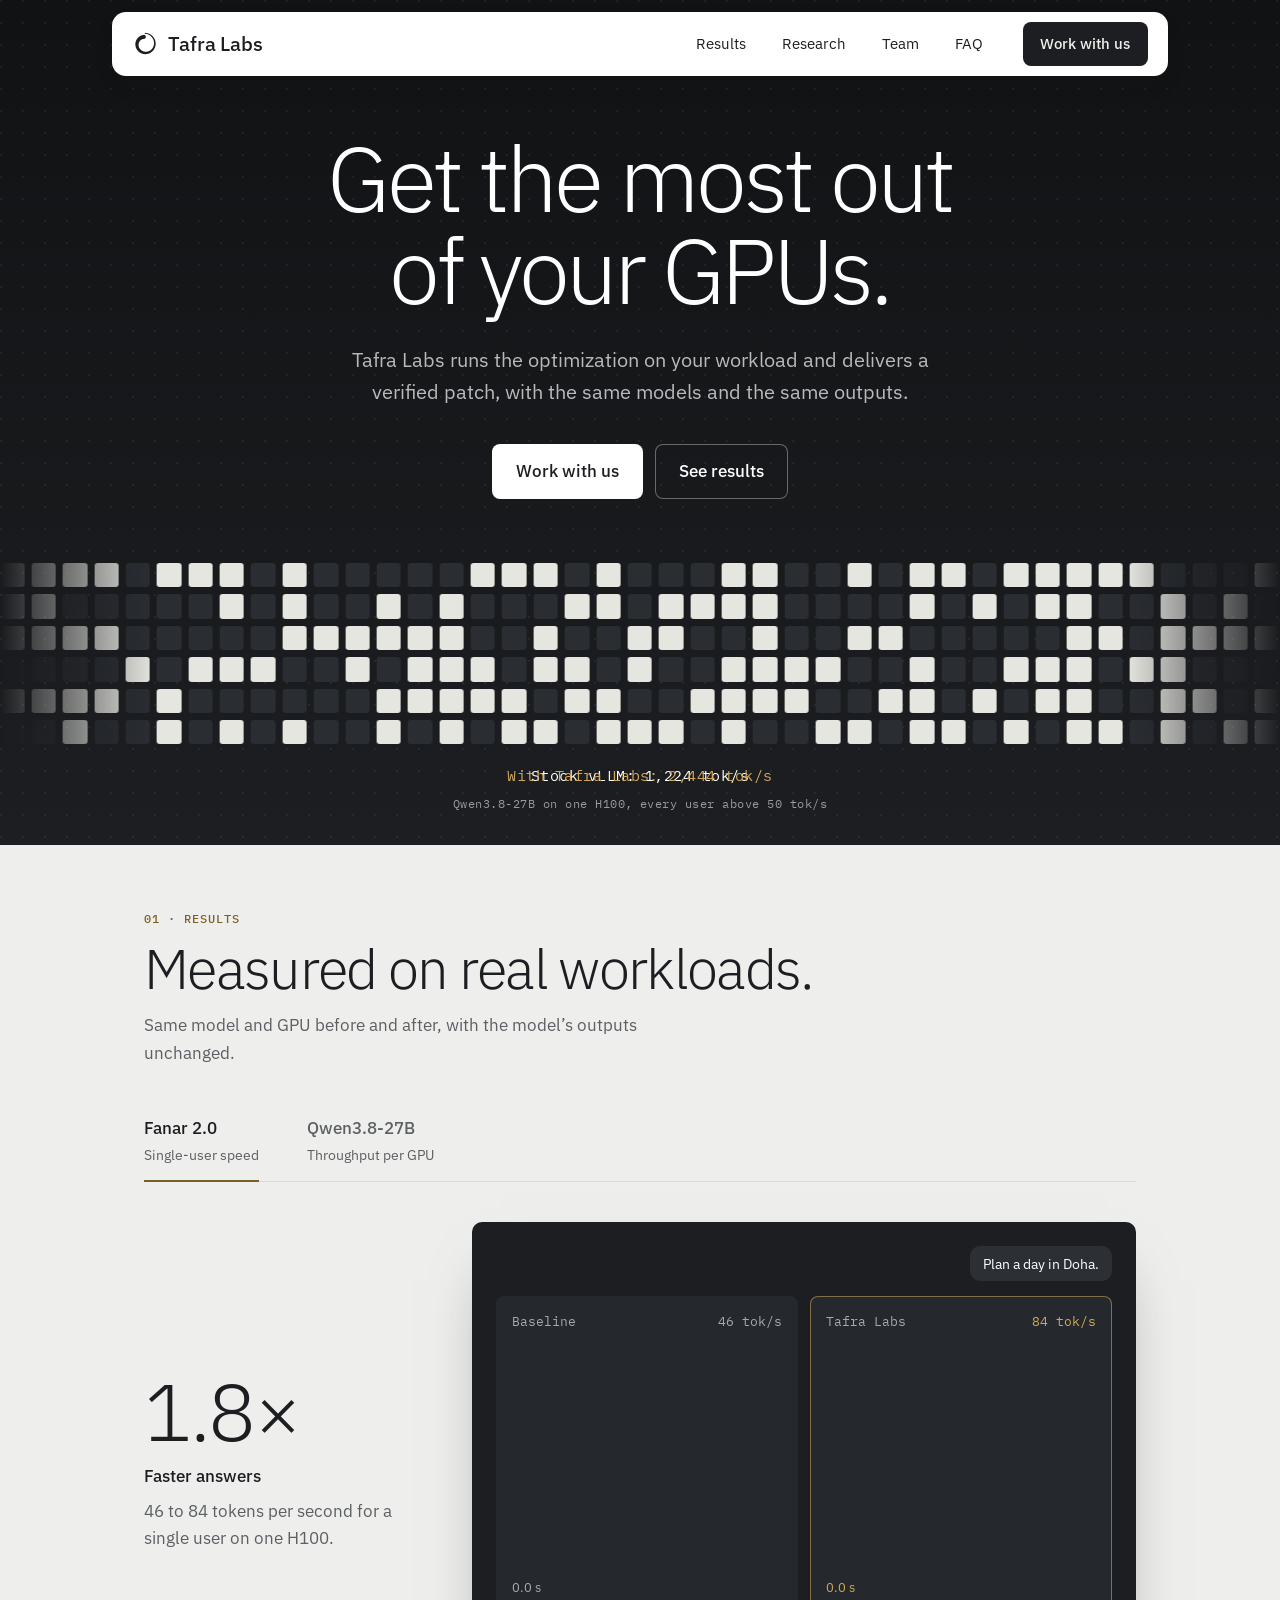
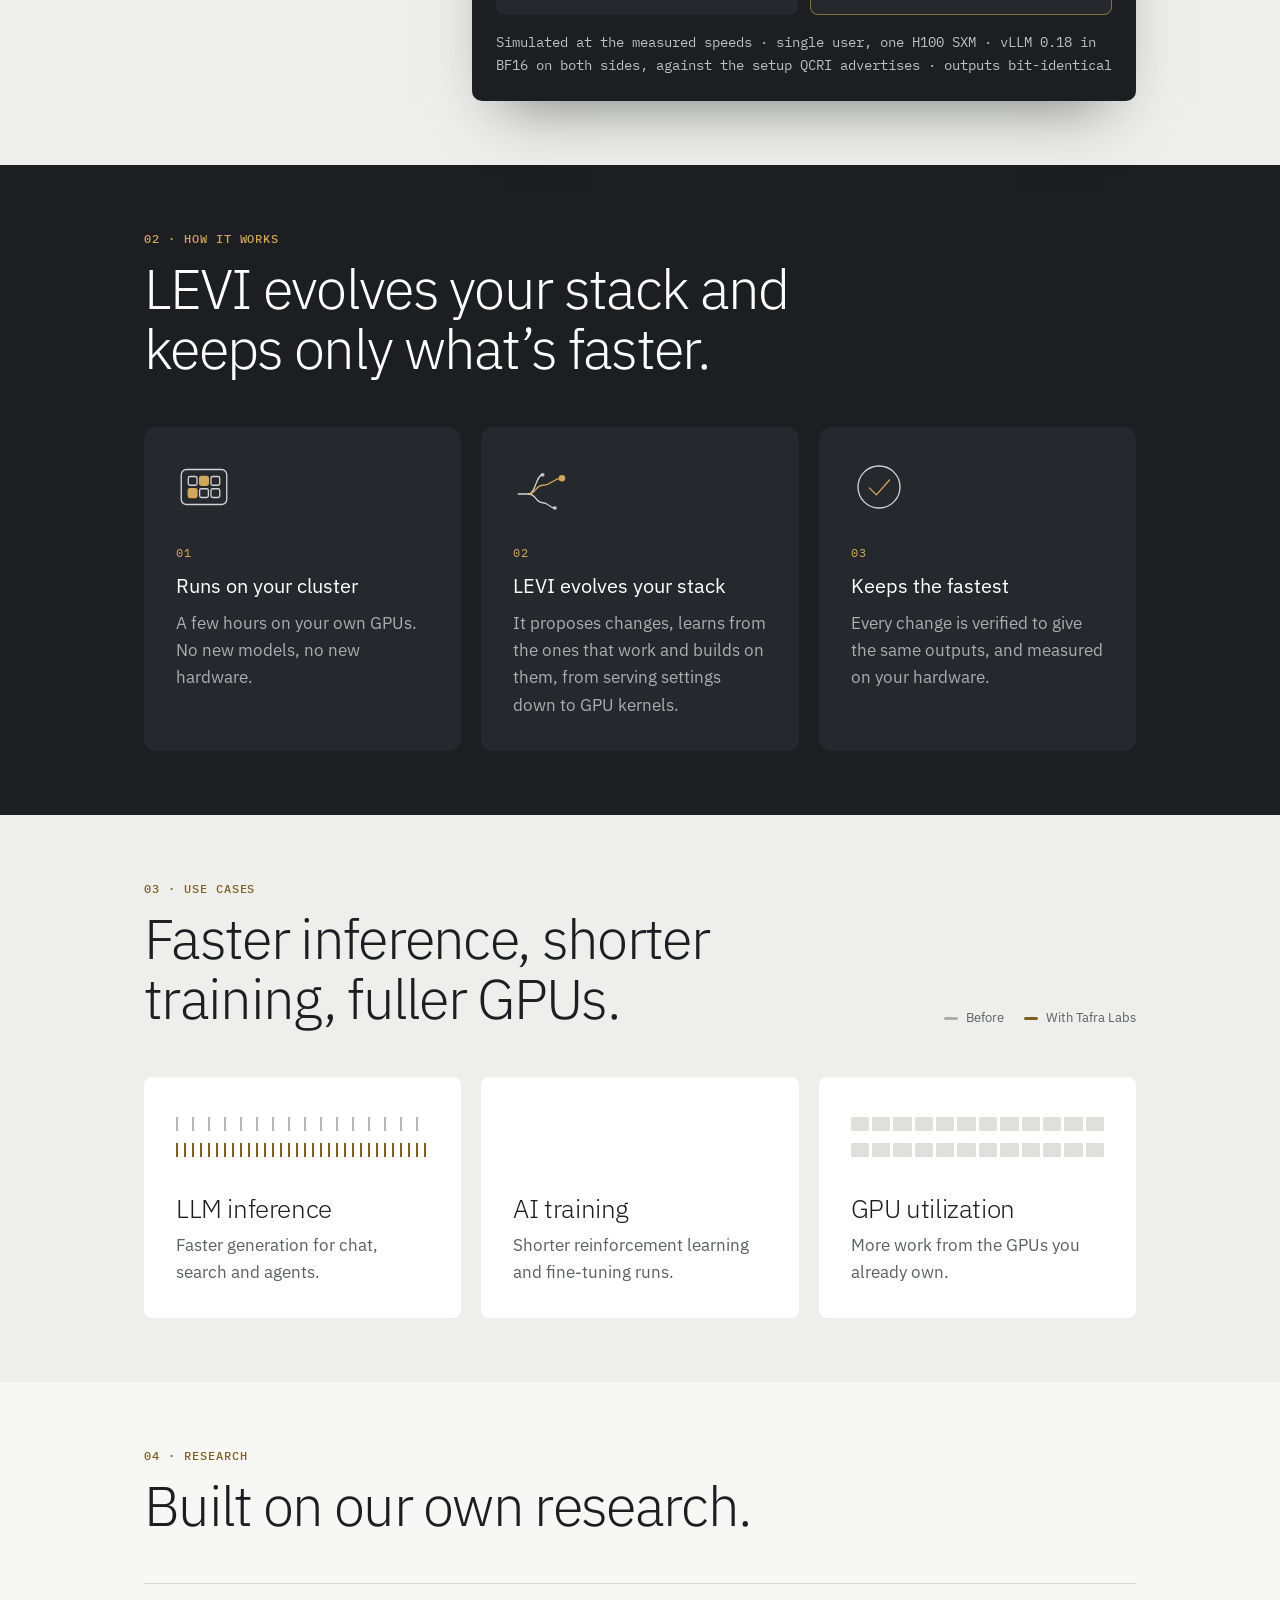
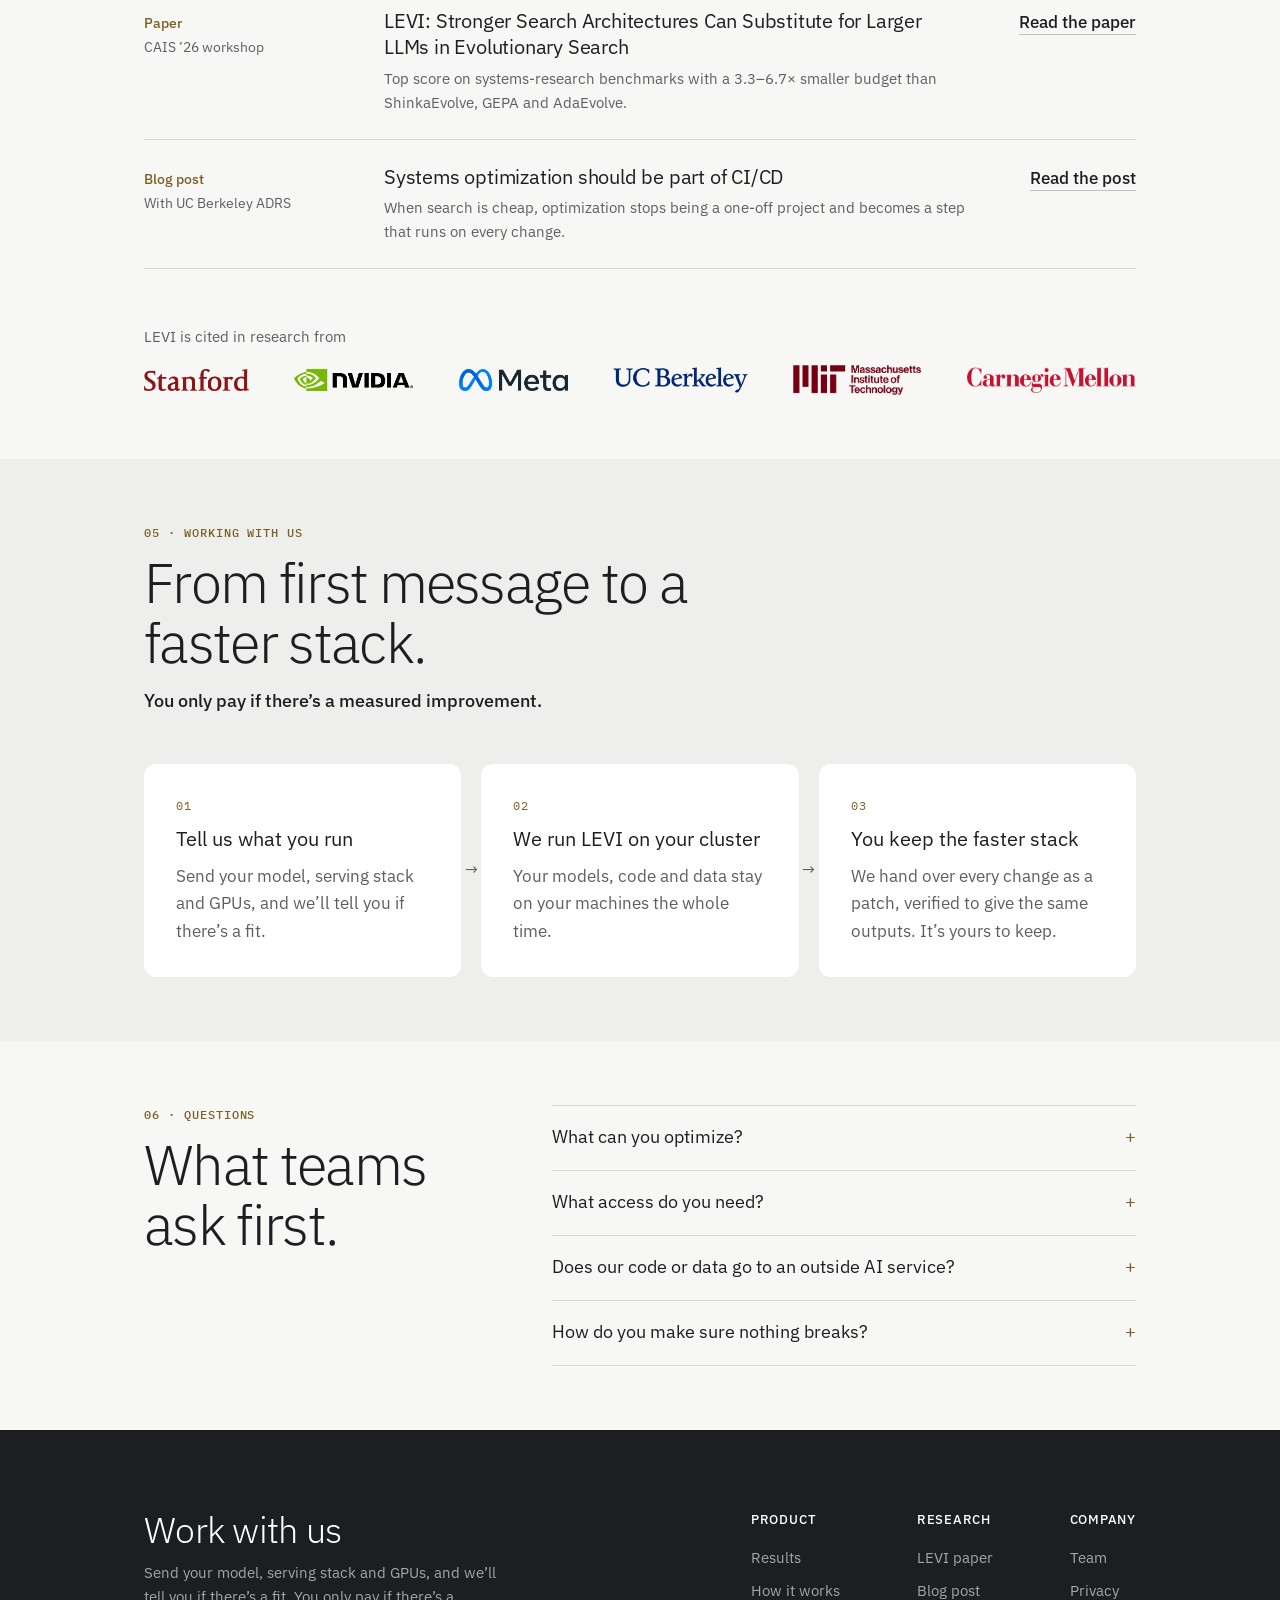
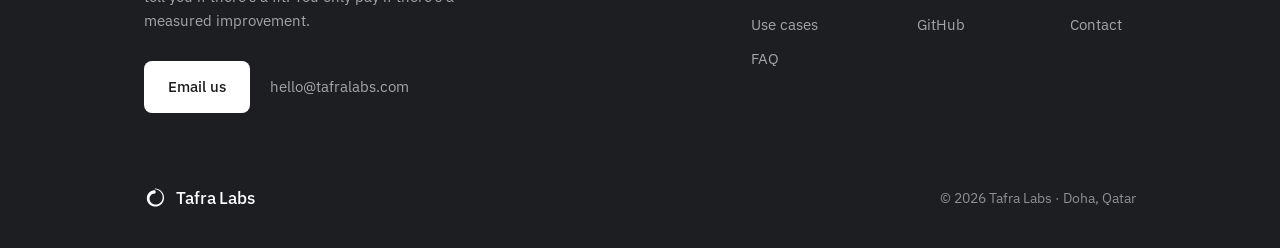
==== index.html @ b06e5675 "Proof first: Results after the hero, as one tabbed widget - Hero text is the engagement in one sente" ====
<!doctype html>
<html lang="en">
<head>
  <meta charset="utf-8">
  <meta name="viewport" content="width=device-width, initial-scale=1">
  <title>Tafra Labs &ndash; Get the most out of your GPUs</title>
  <meta name="description" content="Tafra Labs makes AI inference and training run faster on the GPUs you already own, with the same models and the same outputs.">
  <meta name="theme-color" content="#eeefec">
  <script>document.documentElement.classList.add('js');</script>

  <!-- Link previews (LinkedIn, Slack, WhatsApp, X) need absolute URLs:
       update these four if the site moves to its own domain. -->
  <link rel="canonical" href="https://aichemy-qatar.github.io/">
  <meta property="og:url" content="https://aichemy-qatar.github.io/">
  <meta property="og:image" content="https://aichemy-qatar.github.io/assets/og.png">
  <meta property="og:type" content="website">
  <meta property="og:site_name" content="Tafra Labs">
  <meta property="og:title" content="Tafra Labs &ndash; Get the most out of your GPUs">
  <meta property="og:description" content="Tafra Labs makes AI inference and training run faster on the GPUs you already own, with the same models and the same outputs.">
  <meta property="og:image:width" content="1200">
  <meta property="og:image:height" content="630">
  <meta property="og:image:alt" content="Tafra Labs: Get the most out of your GPUs.">
  <meta name="twitter:card" content="summary_large_image">
  <script type="application/ld+json">
    {
      "@context": "https://schema.org",
      "@type": "Organization",
      "name": "Tafra Labs",
      "url": "https://aichemy-qatar.github.io/",
      "logo": "https://aichemy-qatar.github.io/apple-touch-icon.png",
      "email": "hello@tafralabs.com",
      "address": { "@type": "PostalAddress", "addressLocality": "Doha", "addressCountry": "QA" }
    }
  </script>

  <link rel="icon" href="favicon.ico" sizes="32x32">
  <link rel="icon" href="assets/logo.svg" type="image/svg+xml">
  <link rel="apple-touch-icon" href="apple-touch-icon.png">
  <link rel="preconnect" href="https://fonts.googleapis.com">
  <link rel="preconnect" href="https://fonts.gstatic.com" crossorigin>
  <link href="https://fonts.googleapis.com/css2?family=IBM+Plex+Mono:wght@400;500&family=IBM+Plex+Sans:wght@300;400;500&display=swap" rel="stylesheet">
  <link rel="stylesheet" href="style.css?v=20261026.18">
</head>
<body class="home">

  <header class="site-header">
    <div class="nav wrap">
      <a href="#top" class="wordmark"><span class="mark" aria-hidden="true"></span>Tafra Labs</a>
      <nav class="nav-links" id="nav-links" aria-label="Main">
        <a href="#results">Results</a>
        <a href="/research/">Research</a>
        <a href="/team/">Team</a>
        <a href="#faq">FAQ</a>
      </nav>
      <a class="nav-cta" href="#contact">Work with us</a>
      <button class="menu-toggle" type="button" aria-expanded="false" aria-controls="nav-links" aria-label="Menu"><span></span><span></span></button>
    </div>
  </header>

  <main>

    <section class="hero-x">
      <div class="wrap hero-x-copy">
        <h1>Get the most out of your GPUs.</h1>
        <p class="lede">Tafra Labs runs the optimization on your workload and delivers a verified patch, with the same models and the same outputs.</p>
        <div class="actions">
          <a class="button" href="#contact">Work with us</a>
          <a class="button ghost" href="#results">See results</a>
        </div>
      </div>
      <figure class="fleet" aria-label="A GPU cluster with half its capacity idle, then nearly full with Tafra Labs">
        <div class="fleet-grid" aria-hidden="true"><div class="fleet-track"></div></div>
        <figcaption>
          <span class="fleet-figure"><span class="before">Stock vLLM: 1,224 tok/s</span><span class="after">With Tafra Labs: 2,444 tok/s</span></span>
          <span class="fleet-note">Qwen3.8-27B on one H100, every user above 50 tok/s</span>
        </figcaption>
      </figure>
    </section>

    <section class="results" id="results">
      <div class="wrap">
        <div class="section-title reveal">
          <p class="eyebrow">01 &middot; Results</p>
          <h2>Measured on real workloads.</h2>
          <p class="sub">Same model and GPU before and after, with the model&rsquo;s outputs unchanged.</p>
        </div>

        <div class="result-switch reveal">
          <div class="result-tabs" role="tablist" aria-label="Results">
            <button type="button" role="tab" id="tab-fanar" aria-controls="result-fanar" aria-selected="true">
              <span class="tab-name">Fanar 2.0</span>
              <span class="tab-what">Single-user speed</span>
            </button>
            <button type="button" role="tab" id="tab-qwen" aria-controls="result-qwen" aria-selected="false" tabindex="-1">
              <span class="tab-name">Qwen3.8-27B</span>
              <span class="tab-what">Throughput per GPU</span>
            </button>
          </div>

          <div class="result" role="tabpanel" id="result-fanar" aria-labelledby="tab-fanar" tabindex="0">
            <div class="result-copy">
              <p class="gain">1.8&times;</p>
              <p class="what">Faster answers</p>
              <p class="detail">46 to 84 tokens per second for a single user on one H100.</p>
            </div>
            <figure class="demo race" aria-label="The same answer streamed at 46 tokens per second before and 84 with Tafra Labs">
              <p class="race-prompt">Plan a day in Doha.</p>
              <div class="panes" aria-hidden="true">
                <div class="pane" data-tps="46.2">
                  <p class="pane-head"><span>Baseline</span><span>46 tok/s</span></p>
                  <div class="pane-body"><p class="pane-text">Start at Souq Waqif for breakfast and a walk through its spice and textile stalls. Mid-morning, head to the Museum of Islamic Art, whose I. M. Pei building looks out over the bay. After lunch, stroll the Corniche toward the towers of West Bay. In the late afternoon, visit Katara Cultural Village for its amphitheatre and galleries. Near sunset, take a dhow cruise to see the skyline from the water. End the day at The Pearl-Qatar, with dinner by the marina as the lights come on.</p></div>
                  <p class="pane-foot">2.4 s</p>
                </div>
                <div class="pane levi" data-tps="84.3">
                  <p class="pane-head"><span>Tafra Labs</span><span>84 tok/s</span></p>
                  <div class="pane-body"><p class="pane-text">Start at Souq Waqif for breakfast and a walk through its spice and textile stalls. Mid-morning, head to the Museum of Islamic Art, whose I. M. Pei building looks out over the bay. After lunch, stroll the Corniche toward the towers of West Bay. In the late afternoon, visit Katara Cultural Village for its amphitheatre and galleries. Near sunset, take a dhow cruise to see the skyline from the water. End the day at The Pearl-Qatar, with dinner by the marina as the lights come on.</p></div>
                  <p class="pane-foot">1.3 s</p>
                </div>
              </div>
              <figcaption>Simulated at the measured speeds &middot; single user, one H100 SXM &middot; vLLM 0.18 in BF16 on both sides, against the setup QCRI advertises &middot; outputs bit-&#8288;identical</figcaption>
            </figure>
          </div>

          <div class="result" role="tabpanel" id="result-qwen" aria-labelledby="tab-qwen" tabindex="0" hidden>
            <div class="result-copy">
              <p class="gain">2,444<span class="unit">tok/s</span></p>
              <p class="what">Throughput on one H100</p>
              <p class="detail">Up from 1,224 with stock vLLM: 44 users instead of 22, each above 50 tokens per second.</p>
              <p class="detail cost">$0.34 per million output tokens, half the stock cost.</p>
            </div>
            <figure class="demo seats-demo" aria-label="One H100 serving 22 users before and 44 with Tafra Labs, each above 50 tokens per second: 1,224 tokens per second in total before, 2,444 after">
              <div class="panes" aria-hidden="true">
                <div class="pane" data-users="22">
                  <p class="pane-head"><span>Baseline</span><span class="count">22 users</span></p>
                  <div class="seats"></div>
                  <p class="pane-foot">1,224 tok/s total</p>
                </div>
                <div class="pane levi" data-users="44">
                  <p class="pane-head"><span>Tafra Labs</span><span class="count">44 users</span></p>
                  <div class="seats"></div>
                  <p class="pane-foot">2,444 tok/s total</p>
                </div>
              </div>
              <figcaption>One H100 SXM &middot; vLLM 0.31, FP8, against stock defaults &middot; reasoning on, chat and search prompts up to 12k tokens &middot; every user above 50 tok/s &middot; cost at $3 per GPU-hour &middot; outputs checked equivalent to stock</figcaption>
            </figure>
          </div>
        </div>
      </div>
    </section>

    <section class="how" id="how-it-works">
      <div class="wrap">
        <div class="section-title reveal">
          <p class="eyebrow">02 &middot; How it works</p>
          <h2>LEVI evolves your stack and keeps only what&rsquo;s faster.</h2>
        </div>
        <ol class="steps">
          <li class="step-card reveal">
            <svg class="step-icon" viewBox="0 0 64 64" aria-hidden="true">
              <rect x="6" y="12" width="52" height="40" rx="6"/>
              <rect x="14" y="20" width="10" height="10" rx="2"/>
              <rect x="27" y="20" width="10" height="10" rx="2" class="on"/>
              <rect x="40" y="20" width="10" height="10" rx="2"/>
              <rect x="14" y="34" width="10" height="10" rx="2" class="on"/>
              <rect x="27" y="34" width="10" height="10" rx="2"/>
              <rect x="40" y="34" width="10" height="10" rx="2"/>
            </svg>
            <p class="step-num">01</p>
            <h3>Runs on your cluster</h3>
            <p>A few hours on your own GPUs. No new models, no new hardware.</p>
          </li>
          <li class="step-card reveal">
            <svg class="step-icon" viewBox="0 0 64 64" aria-hidden="true">
              <path d="M6 40 H18"/>
              <path d="M18 40 C26 40 26 18 34 18"/>
              <path d="M18 40 C26 40 26 50 34 50 C41 50 41 56 48 56"/>
              <path class="hot" d="M18 40 C26 40 26 30 34 30 C45 30 45 22 56 22"/>
              <circle class="dot" cx="34" cy="18" r="2.2"/>
              <circle class="dot" cx="48" cy="56" r="2.2"/>
              <circle class="on" cx="56" cy="22" r="3"/>
            </svg>
            <p class="step-num">02</p>
            <h3>LEVI evolves your stack</h3>
            <p>It proposes changes, learns from the ones that work and builds on them, from serving settings down to GPU kernels.</p>
          </li>
          <li class="step-card reveal">
            <svg class="step-icon" viewBox="0 0 64 64" aria-hidden="true">
              <circle cx="32" cy="32" r="24"/>
              <path class="hot" d="M21 33 L29 41 L44 24"/>
            </svg>
            <p class="step-num">03</p>
            <h3>Keeps the fastest</h3>
            <p>Every change is verified to give the same outputs, and measured on your hardware.</p>
          </li>
        </ol>
      </div>
    </section>

    <section class="uses" id="use-cases">
      <div class="wrap">
        <div class="section-title split reveal">
          <div>
            <p class="eyebrow">03 &middot; Use cases</p>
            <h2>Faster inference, shorter training, fuller GPUs.</h2>
          </div>
          <p class="legend" aria-hidden="true"><span class="key base"></span>Before<span class="key levi"></span>With Tafra Labs</p>
        </div>
        <div class="use-list">
          <div class="use reveal">
            <div class="viz tokens" aria-hidden="true"><span class="base"></span><span class="levi"></span></div>
            <h3>LLM inference</h3>
            <p>Faster generation for chat, search and agents.</p>
          </div>
          <div class="use reveal">
            <svg class="viz" viewBox="0 0 240 56" preserveAspectRatio="none" aria-hidden="true">
              <path class="base" d="M0 8.0 L6 9.7 L12 11.4 L18 13.0 L24 14.5 L30 16.0 L36 17.4 L42 18.7 L48 20.0 L54 21.3 L60 22.5 L66 23.7 L72 24.8 L78 25.8 L84 26.9 L90 27.9 L96 28.8 L102 29.7 L108 30.6 L114 31.4 L120 32.2 L126 33.0 L132 33.7 L138 34.5 L144 35.2 L150 35.8 L156 36.4 L162 37.1 L168 37.6 L174 38.2 L180 38.7 L186 39.3 L192 39.8 L198 40.2 L204 40.7 L210 41.1 L216 41.6 L222 42.0 L228 42.4 L234 42.8 L240 43.1"/>
              <path class="levi" d="M0 8.0 L6 14.4 L12 19.9 L18 24.6 L24 28.6 L30 32.0 L36 34.9 L42 37.4 L48 39.6 L54 41.4 L60 42.9 L66 44.3 L72 45.4 L78 46.4 L84 47.2 L90 47.9 L96 48.5 L102 49.0 L108 49.4 L114 49.8 L120 50.1 L126 50.4 L132 50.6 L138 50.8 L144 51.0 L150 51.2 L156 51.3 L162 51.4 L168 51.5 L174 51.5 L180 51.6 L186 51.7 L192 51.7 L198 51.8 L204 51.8 L210 51.8 L216 51.9 L222 51.9 L228 51.9 L234 51.9 L240 51.9"/>
            </svg>
            <h3>AI training</h3>
            <p>Shorter reinforcement learning and fine-tuning runs.</p>
          </div>
          <div class="use reveal">
            <div class="viz meter" aria-hidden="true"><span class="base" data-on="6"></span><span class="levi" data-on="11"></span></div>
            <h3>GPU utilization</h3>
            <p>More work from the GPUs you already own.</p>
          </div>
        </div>
      </div>
    </section>

    <section class="research-band" id="research">
      <div class="wrap">
        <div class="section-title reveal">
          <p class="eyebrow">04 &middot; Research</p>
          <h2>Built on our own research.</h2>
        </div>
        <ul class="research-list reveal">
          <li>
            <p class="entry-meta"><span class="kind">Paper</span><span>CAIS &rsquo;26 workshop</span></p>
            <div>
              <h3><a href="https://arxiv.org/abs/2605.09764">LEVI: Stronger Search Architectures Can Substitute for Larger LLMs in Evolutionary Search</a></h3>
              <p>Top score on systems-research benchmarks with a 3.3&ndash;6.7&times; smaller budget than ShinkaEvolve, GEPA and AdaEvolve.</p>
            </div>
            <a class="more" href="https://arxiv.org/abs/2605.09764">Read the paper</a>
          </li>
          <li>
            <p class="entry-meta"><span class="kind">Blog post</span><span>With UC Berkeley ADRS</span></p>
            <div>
              <h3><a href="https://ucbskyadrs.github.io/blog/levi/">Systems optimization should be part of CI/CD</a></h3>
              <p>When search is cheap, optimization stops being a one-off project and becomes a step that runs on every change.</p>
            </div>
            <a class="more" href="https://ucbskyadrs.github.io/blog/levi/">Read the post</a>
          </li>
        </ul>
        <div class="cited cited-band reveal">
          <p>LEVI is cited in research from</p>
          <div class="logos">
            <img src="/assets/stanford.png" alt="Stanford University">
            <img src="/assets/nvidia.png" alt="NVIDIA">
            <img src="/assets/meta.png" alt="Meta">
            <img src="/assets/berkeley.png" alt="UC Berkeley">
            <img src="/assets/mit.png" alt="MIT">
            <img src="/assets/cmu.png" alt="Carnegie Mellon University">
          </div>
        </div>
      </div>
    </section>

    <section class="engage" id="working-with-us">
      <div class="wrap">
        <div class="section-title reveal">
          <p class="eyebrow">05 &middot; Working with us</p>
          <h2>From first message to a faster stack.</h2>
          <p class="sub promise">You only pay if there&rsquo;s a measured improvement.</p>
        </div>
        <ol class="engage-steps reveal">
          <li>
            <p class="step-num">01</p>
            <h3>Tell us what you run</h3>
            <p>Send your model, serving stack and GPUs, and we&rsquo;ll tell you if there&rsquo;s a fit.</p>
          </li>
          <li>
            <p class="step-num">02</p>
            <h3>We run LEVI on your cluster</h3>
            <p>Your models, code and data stay on your machines the whole time.</p>
          </li>
          <li>
            <p class="step-num">03</p>
            <h3>You keep the faster stack</h3>
            <p>We hand over every change as a patch, verified to give the same outputs. It&rsquo;s yours to keep.</p>
          </li>
        </ol>
      </div>
    </section>

    <section class="faq" id="faq">
      <div class="wrap">
        <div class="section-title reveal">
          <p class="eyebrow">06 &middot; Questions</p>
          <h2>What teams ask first.</h2>
        </div>
        <div class="faq-list reveal">
          <details>
            <summary>What can you optimize?</summary>
            <p>The whole stack between your model and the GPU: serving settings, batching and scheduling, and GPU kernels, for inference and training. The results above are on vLLM and H100s; tell us what you run.</p>
          </details>
          <details>
            <summary>What access do you need?</summary>
            <p>Your model, a sample of real prompts, and access to a GPU machine like the ones you serve on. LEVI runs there.</p>
          </details>
          <details>
            <summary>Does our code or data go to an outside AI service?</summary>
            <p>No. LEVI runs its search with open-weight models on your own GPUs, so your code, prompts and data never leave your network.</p>
          </details>
          <details>
            <summary>How do you make sure nothing breaks?</summary>
            <p>Every change is checked against your current setup: the same outputs on your prompts, and measured on your hardware. You get the changes as a patch to review, and rolling back means reverting it.</p>
          </details>
        </div>
      </div>
    </section>

  </main>

  <footer class="site-footer" id="contact">
    <div class="wrap">
      <div class="footer-main">
        <div class="footer-cta">
          <h2>Work with us</h2>
          <p>Send your model, serving stack and GPUs, and we&rsquo;ll tell you if there&rsquo;s a fit. You only pay if there&rsquo;s a measured improvement.</p>
          <div class="footer-actions">
            <a class="button" href="mailto:hello@tafralabs.com?subject=Fit%20check&amp;body=Model%3A%20%0AServing%20stack%3A%20%0AGPUs%3A%20">Email us</a>
            <span class="footer-email">hello@tafralabs.com</span>
          </div>
        </div>
        <div class="footer-col">
          <p class="footer-label">Product</p>
          <a href="#results">Results</a>
          <a href="#how-it-works">How it works</a>
          <a href="#use-cases">Use cases</a>
          <a href="#faq">FAQ</a>
        </div>
        <div class="footer-col">
          <p class="footer-label">Research</p>
          <a href="/research/#levi">LEVI paper</a>
          <a href="/research/#ci-cd">Blog post</a>
          <a href="https://github.com/ttanv/levi">GitHub</a>
        </div>
        <div class="footer-col">
          <p class="footer-label">Company</p>
          <a href="/team/">Team</a>
          <a href="/privacy/">Privacy</a>
          <a href="mailto:hello@tafralabs.com">Contact</a>
        </div>
      </div>
      <div class="footer-base">
        <a href="#top" class="wordmark"><span class="mark" aria-hidden="true"></span>Tafra Labs</a>
        <span>&copy; 2026 Tafra Labs &middot; Doha, Qatar</span>
      </div>
    </div>
  </footer>

  <script src="site.js?v=20261026"></script>
  <script>
    const reduce = window.matchMedia('(prefers-reduced-motion: reduce)').matches;

    // Each figure plays once as it scrolls into view and resets once it is off
    // screen, so no motion runs longer than a few seconds (WCAG 2.2.2).
    const onView = (target, play, reset) => {
      let armed = true;
      new IntersectionObserver(([e]) => {
        if (e.intersectionRatio >= 0.5 && armed) { armed = false; play(); }
        else if (!e.isIntersecting && !armed) { armed = true; reset(); }
      }, { threshold: [0, 0.5] }).observe(target);
    };

    // Hero: a GPU cluster, edge to edge. About half the GPUs are busy; once the
    // cluster is in view, Tafra Labs fills the idle ones in brass, in a wave that
    // sweeps left to right, and a few stay idle. The pattern is a seeded random,
    // so it is the same on every load; resizing rebuilds it to fit.
    const fleet = document.querySelector('.fleet');
    const fleetGrid = fleet.querySelector('.fleet-grid');
    const fleetTrack = fleetGrid.querySelector('.fleet-track');
    const CELL = 24, GAP = 7, ROWS = 6;
    let fleetCells = [], fleetTimers = [], fleetWidth = 0;
    let pitch = 0, pos = 0, shift = 0;

    // The track holds one spare column past each edge and slides by pos. Each
    // time it moves a whole column, the column that left one side is moved round
    // to the other, so the cluster carries on forever in both directions.
    const placeFleet = () => {
      const s = Math.floor(pos / pitch);
      for (; shift < s; shift++) fleetTrack.prepend(...[...fleetTrack.children].slice(-ROWS));
      for (; shift > s; shift--) fleetTrack.append(...[...fleetTrack.children].slice(0, ROWS));
      fleetTrack.style.transform = `translateX(${pos - s * pitch - pitch}px)`;
    };

    const buildFleet = () => {
      let seed = 5;
      const rnd = () => (seed = seed * 16807 % 2147483647) / 2147483647;
      const W = fleetWidth = fleetGrid.clientWidth;
      const cols = Math.max(8, Math.floor((W + GAP) / (CELL + GAP)));
      pitch = (W + GAP) / cols;
      fleetTrack.style.gridAutoColumns = `${pitch - GAP}px`;
      const cells = [];
      for (let c = 0; c < cols + 2; c++) for (let r = 0; r < ROWS; r++) {
        const el = document.createElement('i');
        const roll = rnd();
        const busy = roll < 0.5;
        if (busy) el.className = 'busy';
        cells.push({ el, busy, stays: !busy && roll > 0.93, delay: (c - 1) / cols * 1600 + rnd() * 350 });
      }
      fleetCells = cells;
      fleetTrack.replaceChildren(...cells.map(c => c.el));
      pos = shift = 0;
      placeFleet();
    };
    const showFilled = () => {
      fleet.classList.add('done');
      fleetCells.forEach(c => { if (!c.busy && !c.stays) c.el.classList.add('gained'); });
    };
    const fillFleet = () => {
      fleet.classList.add('done');
      fleetCells.forEach(c => {
        if (!c.busy && !c.stays) fleetTimers.push(setTimeout(() => c.el.classList.add('gained'), c.delay));
      });
    };
    const emptyFleet = () => {
      fleetTimers.forEach(clearTimeout);
      fleetTimers = [];
      fleet.classList.remove('done');
      fleetCells.forEach(c => c.el.classList.remove('gained'));
    };
    buildFleet();
    if (reduce) showFilled();
    else onView(fleet, () => { fleetTimers = [setTimeout(fillFleet, 900)]; }, emptyFleet);
    new ResizeObserver(() => {
      if (fleetGrid.clientWidth === fleetWidth) return;
      const filled = fleet.classList.contains('done');
      buildFleet();
      if (filled) showFilled();
    }).observe(fleetGrid);

    // The cluster can be grabbed and pulled sideways, and flicked like a picker
    // wheel: on release it glides on at the speed it was let go, slows down, and
    // settles with its columns back in line.
    let drag = null, glide = 0;
    fleetGrid.addEventListener('pointerdown', e => {
      if (!e.isPrimary || e.button !== 0) return;
      cancelAnimationFrame(glide);
      drag = { x: e.clientX, t: performance.now(), v: 0 };
      fleetGrid.setPointerCapture(e.pointerId);
      fleetGrid.classList.add('dragging');
    });
    fleetGrid.addEventListener('pointermove', e => {
      if (!drag) return;
      const now = performance.now(), dx = e.clientX - drag.x;
      drag.v = 0.8 * dx / Math.max(1, now - drag.t) + 0.2 * drag.v;
      drag.x = e.clientX;
      drag.t = now;
      pos += dx;
      placeFleet();
    });
    const releaseFleet = () => {
      if (!drag) return;
      // Holding still before letting go means no flick, and the hardest flick
      // carries on about a screen's width.
      const v = performance.now() - drag.t > 80 ? 0 : Math.max(-3, Math.min(3, drag.v));
      drag = null;
      fleetGrid.classList.remove('dragging');
      const TAU = 325;
      const target = Math.round((pos + (reduce ? 0 : v * TAU)) / pitch) * pitch;
      if (reduce) { pos = target; placeFleet(); return; }
      const amp = target - pos, t0 = performance.now();
      const step = now => {
        const left = amp * Math.exp(-(now - t0) / TAU);
        pos = Math.abs(left) < 0.5 ? target : target - left;
        placeFleet();
        if (pos !== target) glide = requestAnimationFrame(step);
      };
      glide = requestAnimationFrame(step);
    };
    fleetGrid.addEventListener('pointerup', releaseFleet);
    fleetGrid.addEventListener('pointercancel', releaseFleet);

    // Utilization meters: 12 segments each. Both rows fill in step; the grey one
    // stalls at half while the brass one keeps going, then both hold.
    const rows = [...document.querySelectorAll('.meter span')].map(row => {
      const segs = [];
      for (let i = 0; i < 12; i++) segs.push(row.appendChild(document.createElement('i')));
      return { on: +row.dataset.on, segs };
    });
    let meterTimers = [];
    const fillMeters = () => rows.forEach(r => r.segs.forEach((s, i) => {
      if (i < r.on) meterTimers.push(setTimeout(() => s.classList.add('on'), 160 * i));
    }));
    const clearMeters = () => {
      meterTimers.forEach(clearTimeout);
      meterTimers = [];
      rows.forEach(r => r.segs.forEach(s => s.classList.remove('on')));
    };
    if (reduce) rows.forEach(r => r.segs.forEach((s, i) => i < r.on && s.classList.add('on')));

    // Each use-case figure plays as it comes into view: the token streams and loss
    // curves are CSS animations that run while .play is set, the meters fill here.
    if (!reduce) {
      document.querySelector('.uses').classList.add('armed');
      document.querySelectorAll('.use').forEach(use => {
        const meter = use.querySelector('.meter');
        onView(use,
          () => { use.classList.add('play'); if (meter) fillMeters(); },
          () => { use.classList.remove('play'); if (meter) clearMeters(); });
      });
    }

    // Results: one at a time, picked with the tabs above them. Showing a result
    // brings it into view, which plays its demo.
    const resultTabs = [...document.querySelectorAll('.result-tabs [role="tab"]')];
    const showResult = tab => resultTabs.forEach(t => {
      const on = t === tab;
      t.setAttribute('aria-selected', on);
      t.tabIndex = on ? 0 : -1;
      document.getElementById(t.getAttribute('aria-controls')).hidden = !on;
    });
    resultTabs.forEach((tab, i) => {
      tab.addEventListener('click', () => showResult(tab));
      tab.addEventListener('keydown', e => {
        const step = { ArrowRight: 1, ArrowLeft: -1 }[e.key];
        if (!step) return;
        const next = resultTabs[(i + step + resultTabs.length) % resultTabs.length];
        showResult(next);
        next.focus();
      });
    });

    // Results, Fanar 2.0: one answer streams into both panes at the measured
    // speeds (46.2 and 84.3 tokens/s, counting a word as 1.3 tokens), and each
    // pane's timer stops when its answer is done. A hidden copy of the full
    // answer holds each pane at its final height while the text streams in.
    const race = document.querySelector('.race');
    const answer = race.querySelector('.pane-text').textContent;
    const words = answer.match(/\s*\S+/g);
    const lanes = [...race.querySelectorAll('.pane')].map(pane => {
      const ghost = pane.querySelector('.pane-body').appendChild(document.createElement('p'));
      ghost.className = 'ghost';
      ghost.textContent = answer;
      return {
        text: pane.querySelector('.pane-text'),
        time: pane.querySelector('.pane-foot'),
        ms: words.length * 1.3 / +pane.dataset.tps * 1000,
      };
    });
    const showLane = (lane, t) => {
      lane.text.textContent = words.slice(0, Math.round(t * words.length)).join('');
      lane.time.textContent = (t * lane.ms / 1000).toFixed(1) + ' s';
    };
    let raceFrame;
    const runRace = () => {
      const start = performance.now();
      const tick = now => {
        let running = false;
        lanes.forEach(lane => {
          const t = Math.min(1, (now - start) / lane.ms);
          showLane(lane, t);
          running = running || t < 1;
        });
        if (running) raceFrame = requestAnimationFrame(tick);
      };
      raceFrame = requestAnimationFrame(tick);
    };
    const resetRace = () => {
      cancelAnimationFrame(raceFrame);
      lanes.forEach(lane => showLane(lane, 0));
    };
    if (!reduce) {
      resetRace();
      onView(race, runRace, resetRace);
    }

    // Results, Qwen3.8-27B: each seat is a concurrent user on one H100. Both
    // panes fill in step; stock stops at 22 while Tafra Labs carries on to 44,
    // its extra users in brass. Each pane's measured total shows once it is full.
    const seatsDemo = document.querySelector('.seats-demo');
    const seatPanes = [...seatsDemo.querySelectorAll('.pane')].map(pane => {
      const seats = [];
      for (let i = 0; i < 44; i++) seats.push(pane.querySelector('.seats').appendChild(document.createElement('i')));
      return { seats, users: +pane.dataset.users, count: pane.querySelector('.count'), total: pane.querySelector('.pane-foot') };
    });
    const showSeats = (pane, n) => {
      pane.seats.forEach((seat, i) => { seat.className = i >= n ? '' : i < 22 ? 'on' : 'on gained'; });
      pane.count.textContent = n + ' users';
      pane.total.style.visibility = n === pane.users ? '' : 'hidden';
    };
    let seatTimers = [];
    const fillSeats = () => seatPanes.forEach(pane => {
      for (let n = 1; n <= pane.users; n++) seatTimers.push(setTimeout(() => showSeats(pane, n), 45 * n));
    });
    const clearSeats = () => {
      seatTimers.forEach(clearTimeout);
      seatTimers = [];
      seatPanes.forEach(pane => showSeats(pane, 0));
    };
    if (reduce) seatPanes.forEach(pane => showSeats(pane, pane.users));
    else {
      clearSeats();
      onView(seatsDemo, fillSeats, clearSeats);
    }

    // Sections fade up once as they come into view.
    const revealer = new IntersectionObserver(entries => entries.forEach(e => {
      if (e.isIntersecting) { e.target.classList.add('in'); revealer.unobserve(e.target); }
    }), { threshold: 0.15 });
    document.querySelectorAll('.reveal').forEach(el => revealer.observe(el));
  </script>
</body>
</html>
---- style.css ----
:root {
  --paper: #eeefec;
  --surface: #f7f7f5;
  --ink: #1c1e21;
  --muted: #5c5f63;
  --rule: #d8d9d4;
  --idle: #dfe0db;
  --accent: #7c5f25;
  --brass-light: #d1a85a;

  --measure: 34rem;
  --gutter: clamp(1.25rem, 5vw, 3rem);
  --section: clamp(2.75rem, 5.5vw, 4rem);
  --mono: "IBM Plex Mono", ui-monospace, SFMono-Regular, Menlo, monospace;
}

* { box-sizing: border-box; }

html { scroll-behavior: smooth; scroll-padding-top: 5.75rem; }

body {
  margin: 0;
  background: var(--paper);
  color: var(--ink);
  font-family: "IBM Plex Sans", "Helvetica Neue", Arial, sans-serif;
  font-size: 1.0625rem;
  line-height: 1.6;
  -webkit-font-smoothing: antialiased;
}

img { max-width: 100%; display: block; }

a { color: inherit; }

:focus-visible { outline: 2px solid var(--accent); outline-offset: 3px; }

.wrap {
  width: min(100% - 2 * var(--gutter), 62rem);
  margin-inline: auto;
}

h1, h2, h3 { margin: 0; font-weight: 400; }

h2 {
  font-size: 1.0625rem;
  font-weight: 500;
  margin-bottom: 2rem;
}

h3 { font-size: 1.0625rem; font-weight: 500; }

p { margin: 0; }

/* Header: a white bar floating over the page, set in from the edges; its shadow
   deepens once the page scrolls. */

/* The logo mark, painted in the text colour through the logo file. */
.mark {
  flex: none;
  background-color: currentColor;
  -webkit-mask: url(assets/logo.svg) center / contain no-repeat;
  mask: url(assets/logo.svg) center / contain no-repeat;
}

.site-header {
  position: sticky;
  top: 0;
  z-index: 10;
  padding-top: 0.75rem;
}

.nav {
  position: relative;
  display: flex;
  align-items: center;
  gap: 2.5rem;
  width: min(100% - 2 * var(--gutter), 66rem);
  height: 4rem;
  padding-inline: 1.25rem;
  background: #fff;
  border-radius: 14px;
  box-shadow: 0 1px 2px rgb(28 30 33 / 0.06), 0 10px 30px -14px rgb(28 30 33 / 0.3);
  transition: box-shadow 0.3s ease;
}

.site-header.scrolled .nav { box-shadow: 0 1px 2px rgb(28 30 33 / 0.08), 0 14px 36px -12px rgb(28 30 33 / 0.4); }

.wordmark {
  display: inline-flex;
  align-items: center;
  gap: 0.65rem;
  font-weight: 500;
  font-size: 1.25rem;
  letter-spacing: -0.01em;
  text-decoration: none;
}

.wordmark .mark { width: 1.625rem; height: 1.625rem; }

.nav-links { display: flex; gap: 2.25rem; margin-left: auto; }

.nav-links a {
  text-decoration: none;
  color: var(--ink);
  font-size: 0.9375rem;
  transition: color 0.2s ease;
}

.nav-links a:hover { color: var(--accent); }

.nav-links a[aria-current="page"] {
  color: var(--ink);
  text-decoration: underline 2px var(--accent);
  text-underline-offset: 0.55em;
}

.nav-cta {
  padding: 0.6rem 1.1rem;
  background: var(--ink);
  color: var(--paper);
  border-radius: 8px;
  text-decoration: none;
  font-size: 0.9375rem;
  font-weight: 500;
  white-space: nowrap;
  transition: background-color 0.2s ease;
}

.nav-cta:hover { background: var(--accent); }

/* Two bars that turn into a cross; only shown on small screens. */
.menu-toggle {
  display: none;
  flex-direction: column;
  justify-content: center;
  align-items: center;
  gap: 6px;
  width: 2.5rem;
  height: 2.5rem;
  margin-right: -0.5rem;
  padding: 0;
  border: 0;
  background: none;
  color: var(--ink);
  cursor: pointer;
}

.menu-toggle span {
  display: block;
  width: 20px;
  height: 1.5px;
  background: currentColor;
  transition: transform 0.25s ease;
}

.open .menu-toggle span:first-child { transform: translateY(3.75px) rotate(45deg); }
.open .menu-toggle span:last-child { transform: translateY(-3.75px) rotate(-45deg); }

/* Page titles: the big light headline that the inner pages open with. */

.hero { padding-block: clamp(3rem, 8vw, 5.5rem) var(--section); }

.hero h1 {
  font-size: clamp(2.5rem, 6.4vw, 4.75rem);
  font-weight: 300;
  line-height: 1.06;
  letter-spacing: -0.025em;
  max-width: 14ch;
}

.lede {
  margin-top: 1.75rem;
  max-width: var(--measure);
  font-size: 1.25rem;
  color: var(--muted);
}

/* Homepage: the page starts under the floating header, so the hero runs to the
   very top of the screen. */
.home .site-header { margin-bottom: -4.75rem; }

/* Homepage hero: full width and dark, one big centered line, and the GPU cluster
   running edge to edge underneath it. Brass is only the GPUs Tafra Labs fills. */

.hero-x {
  position: relative;
  padding-block: calc(4.75rem + clamp(2rem, 5vw, 3.5rem)) clamp(1.5rem, 3vw, 2rem);
  background:
    radial-gradient(circle at 1px 1px, rgb(255 255 255 / 0.06) 1px, transparent 1.5px) 0 0 / 22px 22px,
    linear-gradient(180deg, #111214 0%, var(--ink) 100%);
  color: #fff;
  overflow: hidden;
}

.hero-x :focus-visible { outline-color: var(--brass-light); }

.hero-x-copy { text-align: center; }

.hero-x h1 {
  max-width: 13ch;
  margin: 0 auto;
  font-size: clamp(2.75rem, 7.2vw, 6rem);
  font-weight: 300;
  line-height: 1;
  letter-spacing: -0.04em;
  text-wrap: balance;
}

.hero-x .lede { max-width: 40rem; margin: 1.75rem auto 0; color: rgb(255 255 255 / 0.7); }

.actions { display: flex; flex-wrap: wrap; gap: 0.75rem; margin-top: 2rem; }
.actions .button { margin-top: 0; }
.hero-x .actions { justify-content: center; margin-top: 2.25rem; }

/* The cluster: rows of GPUs across the whole screen, fading out at both sides
   as if it carries on past the edges. White is busy, brass is what Tafra Labs
   fills, dark is idle. The caption crossfades from before to after. */

.fleet { margin: clamp(2.5rem, 6vw, 4rem) 0 0; }

.fleet-grid {
  overflow: hidden;
  -webkit-mask-image: linear-gradient(90deg, transparent, #000 12%, #000 88%, transparent);
  mask-image: linear-gradient(90deg, transparent, #000 12%, #000 88%, transparent);
  cursor: grab;
  touch-action: pan-y;
  user-select: none;
  -webkit-user-select: none;
}

.fleet-grid.dragging { cursor: grabbing; }

/* Laid out column by column, so a whole column can be moved from one end to the other. */
.fleet-track {
  display: grid;
  grid-auto-flow: column;
  grid-template-rows: repeat(6, auto);
  gap: 7px;
  width: max-content;
  will-change: transform;
}

.fleet-grid i {
  aspect-ratio: 1;
  border-radius: 3px;
  background: #2a2d32;
  transition: background-color 0.5s ease;
}

.fleet-grid i.busy { background: #e6e6e1; }
.fleet-grid i.gained { background: var(--brass-light); }

.fleet figcaption {
  margin-top: 1.25rem;
  text-align: center;
  font-size: 0.75rem;
  letter-spacing: 0.04em;
  color: rgb(255 255 255 / 0.55);
}

/* The measured figure crossfades from stock to Tafra Labs as the cluster
   fills, with what it was measured on underneath. */
.fleet-figure { display: grid; font-size: 0.9375rem; color: #fff; }
.fleet-figure span { grid-area: 1 / 1; transition: opacity 0.6s ease; }
.fleet .after { opacity: 0; color: var(--brass-light); }
.fleet.done .before { opacity: 0; }
.fleet.done .after { opacity: 1; }
.fleet-note { display: block; margin-top: 0.35rem; }

/* Sections open with a small brass label, then a real headline. Results and
   Use cases sit on the paper, with How it works on dark between them. */

.uses, .how, .results, .engage { padding-block: var(--section); }


/* Monospace for labels and numbers: the engineering voice. */
.eyebrow, .fleet figcaption, .step-num, .pane-head, .demo figcaption { font-family: var(--mono); }

.eyebrow {
  margin: 0;
  font-size: 0.75rem;
  font-weight: 500;
  letter-spacing: 0.08em;
  text-transform: uppercase;
  color: var(--accent);
}

.section-title { margin-bottom: clamp(2rem, 4vw, 3rem); }

.section-title h2 {
  margin: 0.6rem 0 0;
  max-width: 20ch;
  font-size: clamp(2.25rem, 4.6vw, 3.5rem);
  font-weight: 300;
  line-height: 1.08;
  letter-spacing: -0.03em;
}

.section-title .sub { margin-top: 0.9rem; max-width: var(--measure); color: var(--muted); }

/* With a legend on the right of the headline. */
.section-title.split {
  display: flex;
  flex-wrap: wrap;
  justify-content: space-between;
  align-items: flex-end;
  gap: 1rem 2rem;
}

/* Use cases: white cards. */

.legend {
  display: flex;
  align-items: center;
  gap: 0.5rem;
  font-size: 0.8125rem;
  color: var(--muted);
}

.key { width: 14px; height: 3px; border-radius: 2px; display: inline-block; }
.key.base { background: var(--muted); opacity: 0.45; }
.key.levi { background: var(--accent); margin-left: 0.75rem; }

.use-list {
  display: grid;
  grid-template-columns: repeat(3, 1fr);
  gap: 1.25rem;
}

.use { padding: clamp(1.5rem, 3vw, 2rem); background: #fff; border-radius: 8px; }

/* Each use case opens with a small illustrative chart: grey is before, brass is with LEVI. */
.viz {
  display: flex;
  flex-direction: column;
  justify-content: center;
  gap: 12px;
  width: 100%;
  height: 56px;
  margin-bottom: 1.75rem;
  overflow: visible;
}

.tokens span { display: block; height: 14px; }
.tokens .base { background: repeating-linear-gradient(90deg, var(--muted) 0 2px, transparent 2px 16px); opacity: 0.45; }
.tokens .levi { background: repeating-linear-gradient(90deg, var(--accent) 0 2px, transparent 2px 8px); }

svg.viz path { fill: none; vector-effect: non-scaling-stroke; stroke-linecap: round; }
svg.viz .base { stroke: var(--muted); stroke-width: 1.5; opacity: 0.45; }
svg.viz .levi { stroke: var(--accent); stroke-width: 2; }

/* The figures play as they scroll into view (the script sets .play). Tokens
   stream past for about five seconds, the brass row carrying twice as many in
   the same time; both loss curves draw left to right and hold. */
.use.play .tokens span { animation: stream 1.6s linear 3; }
@keyframes stream { to { background-position-x: 16px; } }

.uses.armed svg.viz { clip-path: inset(0 100% 0 0); }
.use.play svg.viz { animation: draw 3s ease-out forwards; }
@keyframes draw {
  from { clip-path: inset(0 100% 0 0); }
  to   { clip-path: inset(0 0 0 0); }
}

.meter span { display: grid; grid-template-columns: repeat(12, 1fr); gap: 3px; height: 14px; }
.meter i { background: var(--idle); border-radius: 1px; transition: background 0.3s ease; }
.meter .base i.on { background: var(--muted); opacity: 0.45; }
.meter .levi i.on { background: var(--accent); }

.use h3 {
  font-size: clamp(1.375rem, 2.4vw, 1.625rem);
  font-weight: 300;
  letter-spacing: -0.015em;
  line-height: 1.2;
}

.use p { margin-top: 0.5rem; color: var(--muted); max-width: 22rem; }

/* How it works, on dark: three steps as cards, each with a line icon. */

.how { background: var(--ink); color: #fff; }
.how .eyebrow { color: var(--brass-light); }

.steps {
  display: grid;
  grid-template-columns: repeat(3, 1fr);
  gap: 1.25rem;
  margin: 0;
  padding: 0;
  list-style: none;
}

.step-card { padding: clamp(1.5rem, 3vw, 2rem); background: #25282c; border-radius: 12px; }

.step-icon { display: block; width: 56px; height: 56px; margin-bottom: 1.75rem; }
.step-icon * { fill: none; stroke: rgb(255 255 255 / 0.8); stroke-width: 1.5; stroke-linecap: round; stroke-linejoin: round; }
.step-icon .on { fill: var(--brass-light); stroke: var(--brass-light); }
.step-icon .hot { stroke: var(--brass-light); }
.step-icon .dot { fill: rgb(255 255 255 / 0.55); stroke: none; }

.step-num { font-size: 0.75rem; letter-spacing: 0.08em; color: var(--brass-light); }
.step-card h3 { margin-top: 0.5rem; font-size: 1.25rem; font-weight: 400; }
.step-card p:last-child { margin-top: 0.5rem; color: rgb(255 255 255 / 0.62); }

/* Results: one at a time, picked with tabs that underline the one showing,
   like the current page in the header. */

.result-tabs {
  display: flex;
  gap: clamp(1.5rem, 4vw, 3rem);
  margin-bottom: clamp(1.75rem, 3.5vw, 2.5rem);
  border-bottom: 1px solid var(--rule);
}

.result-tabs button {
  display: grid;
  gap: 0.1rem;
  margin-bottom: -1px;
  padding: 0 0 0.9rem;
  border: 0;
  border-bottom: 2px solid transparent;
  background: none;
  font: inherit;
  color: var(--muted);
  text-align: left;
  cursor: pointer;
  transition: color 0.2s ease, border-color 0.2s ease;
}

.result-tabs button:hover { color: var(--ink); }
.result-tabs [aria-selected="true"] { color: var(--ink); border-bottom-color: var(--accent); }
.tab-name { font-weight: 500; }
.tab-what { font-size: 0.875rem; color: var(--muted); }

/* Each result: a number on the left and a demo on the right. */

.result {
  display: grid;
  grid-template-columns: 16.5rem 1fr;
  gap: clamp(2rem, 5vw, 4rem);
  align-items: center;
}

.result[hidden] { display: none; }

.gain {
  margin-top: 0;
  font-size: clamp(3.5rem, 8vw, 5rem);
  font-weight: 300;
  line-height: 1;
  letter-spacing: -0.03em;
  font-variant-numeric: tabular-nums;
}

/* A unit set beside the big number, small enough to keep it on one line. */
.gain .unit { margin-left: 0.15em; font-size: 0.3em; font-weight: 400; letter-spacing: 0; }

.what { margin-top: 0.75rem; font-weight: 500; text-wrap: balance; }

.detail { margin-top: 0.5rem; color: var(--muted); text-wrap: pretty; }
.result .cost { color: var(--ink); font-weight: 500; }

/* A demo is a dark screen with two panes, before and with Tafra Labs, like the
   cluster in the hero: white for what was there, brass for what Tafra Labs adds. */

.demo {
  margin: 0;
  padding: clamp(1rem, 2.5vw, 1.5rem);
  background: var(--ink);
  border-radius: 10px;
  box-shadow: 0 30px 60px -30px rgb(28 30 33 / 0.6);
  color: #fff;
}

.panes { display: grid; grid-template-columns: 1fr 1fr; gap: 0.75rem; }

.pane {
  display: flex;
  flex-direction: column;
  padding: 1rem;
  background: #25282c;
  border-radius: 8px;
}

.pane.levi { box-shadow: inset 0 0 0 1px rgb(209 168 90 / 0.55); }

.pane-head {
  display: flex;
  flex-wrap: wrap;
  justify-content: space-between;
  gap: 0 0.5rem;
  margin-bottom: 0.75rem;
  font-size: 0.8125rem;
  color: rgb(255 255 255 / 0.6);
}

/* When a pane is too narrow, the number drops under the label whole. */
.pane-head span { white-space: nowrap; }

.pane.levi .pane-head span:last-child { color: var(--brass-light); }

.demo figcaption { margin-top: 1rem; font-size: 0.875rem; line-height: 1.65; color: rgb(255 255 255 / 0.72); text-wrap: pretty; }

/* Fanar: the answer streams in over a hidden full copy, so the pane never jumps. */

.race-prompt {
  width: fit-content;
  margin: 0 0 0.9rem auto;
  padding: 0.4rem 0.8rem;
  background: #2c2f34;
  border-radius: 10px;
  font-size: 0.875rem;
}

.pane-body { display: grid; flex: 1; font-size: 0.8125rem; line-height: 1.55; color: rgb(255 255 255 / 0.85); }
.pane-body > * { grid-area: 1 / 1; }
.pane-body .ghost { visibility: hidden; }

.pane-foot {
  margin-top: 0.75rem;
  font-size: 0.8125rem;
  color: rgb(255 255 255 / 0.6);
  font-variant-numeric: tabular-nums;
}

.pane.levi .pane-foot { color: var(--brass-light); }

/* Qwen: one seat per concurrent user. */

.seats { display: grid; grid-template-columns: repeat(11, 1fr); gap: 7px; }

.seats i {
  aspect-ratio: 1;
  border-radius: 50%;
  background: #33363b;
  transition: background-color 0.3s ease;
}

.seats i.on { background: #e6e6e1; }
.seats i.gained { background: var(--brass-light); }

/* Research: the paper and the post as two ruled rows (what it is, the title
   and one line on it, the link), then who cites LEVI. */

.research-band { padding-block: var(--section); background: var(--surface); }

.research-list { margin: 0; padding: 0; list-style: none; border-bottom: 1px solid var(--rule); }

.research-list li {
  display: grid;
  grid-template-columns: 12rem 1fr auto;
  gap: 0.5rem clamp(1.5rem, 4vw, 3rem);
  align-items: baseline;
  padding-block: 1.5rem;
  border-top: 1px solid var(--rule);
}

.research-list .entry-meta { flex-direction: column; gap: 0.1rem; }
.research-list .entry-meta > * + *::before { content: none; }

.research-list h3 { font-size: 1.25rem; font-weight: 400; line-height: 1.3; letter-spacing: -0.01em; }
.research-list h3 a { text-decoration: none; }
.research-list h3 a:hover { text-decoration: underline 1px var(--accent); text-underline-offset: 0.15em; }
.research-list li p:not(.entry-meta) { margin-top: 0.4rem; max-width: 38rem; font-size: 0.9375rem; color: var(--muted); }
.research-list .more { margin-top: 0; white-space: nowrap; }

/* Who uses and cites LEVI, as a grid of logos. The files are trimmed to the
   mark itself; the thin, condensed wordmarks (Berkeley, Carnegie Mellon) and
   MIT's small type are set taller so every name reads at the same size. */
.cited p { font-size: 0.9375rem; color: var(--muted); }

.logos {
  margin-top: 1rem;
  display: grid;
  grid-template-columns: repeat(3, max-content);
  align-items: center;
  gap: 1.25rem 2.5rem;
}

.logos img {
  height: 22px;
  width: auto;
}

.logos img[alt="UC Berkeley"], .logos img[alt="Carnegie Mellon University"] { height: 26px; }
.logos img[alt="MIT"] { height: 30px; }

/* Working with us: three steps from first message to a faster stack, as white
   cards with an arrow between them, and the payment promise above them. */

.engage .promise { color: var(--ink); font-size: 1.125rem; font-weight: 500; }

.engage-steps {
  display: grid;
  grid-template-columns: repeat(3, 1fr);
  gap: 1.25rem;
  margin: 0;
  padding: 0;
  list-style: none;
}

.engage-steps li {
  position: relative;
  padding: clamp(1.5rem, 3vw, 2rem);
  background: #fff;
  border-radius: 12px;
}

.engage-steps .step-num { color: var(--accent); }
.engage-steps h3 { margin-top: 0.5rem; font-size: 1.25rem; font-weight: 400; }
.engage-steps li p:last-child { margin-top: 0.5rem; color: var(--muted); }

/* An arrow in the gap after each step but the last. */
.engage-steps li:not(:last-child)::after {
  content: "\2192";
  position: absolute;
  top: 50%;
  right: -1.05rem;
  translate: 0 -50%;
  z-index: 1;
  color: var(--muted);
  font-size: 1rem;
}

/* Questions: the title on the left, and on the right each question as a row
   that opens in place, marked with a plus that turns into a minus. */

.faq { padding-block: var(--section); background: var(--surface); }

.faq .wrap {
  display: grid;
  grid-template-columns: 1fr 1.7fr;
  gap: 1rem clamp(2rem, 5vw, 4rem);
  align-items: start;
}

.faq .section-title { margin-bottom: 0; }

.faq-list { border-top: 1px solid var(--rule); }

.faq-list details { border-bottom: 1px solid var(--rule); }

.faq-list summary {
  display: flex;
  justify-content: space-between;
  align-items: baseline;
  gap: 1.5rem;
  padding-block: 1.1rem;
  font-size: 1.125rem;
  cursor: pointer;
  list-style: none;
}

.faq-list summary::-webkit-details-marker { display: none; }
.faq-list summary::after { content: "+" / ""; font-family: var(--mono); color: var(--accent); }
.faq-list details[open] summary::after { content: "\2212" / ""; }
.faq-list summary:hover { color: var(--accent); }

.faq-list details p { padding-bottom: 1.25rem; max-width: 36rem; color: var(--muted); }

/* Sections fade up once as they come into view (the script adds .in). Without
   the script, or with reduced motion, everything simply shows. */
.js .reveal { opacity: 0; transform: translateY(18px); transition: opacity 0.8s ease, transform 0.8s ease; }
.js .reveal.in { opacity: 1; transform: none; }

.button {
  display: inline-block;
  margin-top: 1.75rem;
  padding: 0.85rem 1.5rem;
  background: #fff;
  color: var(--ink);
  border-radius: 8px;
  text-decoration: none;
  font-weight: 500;
}

.button:hover { background: #ece6da; }

.button.ink { background: var(--ink); color: var(--paper); }
.button.ink:hover { background: var(--accent); }

/* Outline button, for dark backgrounds. */
.button.ghost { background: transparent; color: #fff; box-shadow: inset 0 0 0 1px rgb(255 255 255 / 0.35); }
.button.ghost:hover { background: rgb(255 255 255 / 0.08); }

/* Not-found page: the hero's type, with room for the footer to sit low. */

.notfound { min-height: 62vh; }
.notfound .code { margin-bottom: 1rem; color: var(--accent); font-size: 0.9375rem; }
.notfound .button { margin-top: 2.25rem; }

/* Text links under entries: no icon, just a thin underline that turns brass on hover. */
.more {
  display: inline-block;
  margin-top: 1.25rem;
  font-weight: 500;
  text-decoration: underline 1px rgb(28 30 33 / 0.25);
  text-underline-offset: 0.35em;
  transition: color 0.2s ease, text-decoration-color 0.2s ease;
}

.more:hover { color: var(--accent); text-decoration-color: currentColor; }

/* A row of links under an entry: where to read it, where the code is. */
.links { display: flex; flex-wrap: wrap; gap: 0.5rem 1.5rem; }
.links .more { margin-top: 0; }

/* Inner pages: the hero's type for the page title, then entries on the
   lighter surface. */

.page-head { padding-block: clamp(2.5rem, 6vw, 4rem) clamp(2rem, 4vw, 3rem); }

.page-head h1 {
  max-width: none;
  font-size: clamp(2.25rem, 4.4vw, 3rem);
  letter-spacing: -0.02em;
}

.page-head .lede { margin-top: 0.75rem; font-size: 1.125rem; }

.entries { padding-block: var(--section); background: var(--surface); }

.entry-meta {
  display: flex;
  flex-wrap: wrap;
  gap: 0.25rem 0.6rem;
  font-size: 0.875rem;
  color: var(--muted);
}

.entry-meta .kind { color: var(--accent); font-weight: 500; }
.entry-meta > * + *::before { content: "\00B7"; margin-right: 0.6rem; }

/* Research: a white card per paper or post, all the same width. Each picture
   sits in a grey frame of the same shape, and the links are pinned to the
   bottom so they line up across the row. */

.cards {
  display: grid;
  grid-template-columns: repeat(auto-fit, minmax(17rem, 1fr));
  gap: 1.25rem;
  margin: 0;
  padding: 0;
  list-style: none;
}

.card {
  display: flex;
  flex-direction: column;
  overflow: hidden;
  background: #fff;
  border-radius: 12px;
}

.card-cover {
  display: flex;
  justify-content: center;
  align-items: center;
  aspect-ratio: 16 / 10;
  overflow: hidden;
  padding: 1.25rem 1.5rem;
  background: var(--paper);
}

.card-cover img {
  box-shadow: 0 1px 3px rgb(28 30 33 / 0.12), 0 12px 24px -14px rgb(28 30 33 / 0.35);
  transition: translate 0.25s ease;
}

a.card-cover:hover img { translate: 0 -3px; }

/* A paper shows the top of its first page, running off the bottom of the frame. */
.card-cover.sheet { align-items: flex-start; padding-bottom: 0; }
.card-cover.sheet img { width: 100%; height: auto; border-radius: 2px 2px 0 0; }

/* A post shows a figure from it, whole, on white. */
.card-cover.figure img { max-height: 100%; width: auto; padding: 0.5rem 0.75rem; background: #fff; border-radius: 4px; }

/* Coming soon: the logo mark where the picture would be. */
.card-cover.soon .mark { width: 2.75rem; height: 2.75rem; color: var(--rule); }

.card-body { display: flex; flex-direction: column; flex: 1; padding: 1.5rem; }

.card-title {
  margin: 0.75rem 0 0;
  font-size: 1.375rem;
  font-weight: 300;
  line-height: 1.25;
  letter-spacing: -0.01em;
}

.card-title a { text-decoration: none; }
.card-title a:hover { text-decoration: underline 1px var(--accent); text-underline-offset: 0.15em; }

.card-text { margin-top: 0.75rem; font-size: 0.9375rem; color: var(--muted); }

.card .links { margin-top: auto; padding-top: 1.25rem; }

/* Who uses and cites LEVI: the logos in one row under the cards. */
.cited-band { margin-top: clamp(2.5rem, 5vw, 3.5rem); }
.cited-band .logos { grid-template-columns: repeat(6, max-content); justify-content: space-between; }

/* Six logos in a row need about 960px of page; below that, three to a row. */
@media (max-width: 1080px) {
  .cited-band .logos { grid-template-columns: repeat(3, max-content); justify-content: start; }
}

/* Privacy: plain text under small headings. */

.prose { max-width: 40rem; }
.prose h2 { margin: 2.5rem 0 0; font-size: 1.25rem; font-weight: 500; }
.prose h2:first-child { margin-top: 0; }
.prose p { margin-top: 0.6rem; color: var(--muted); }

/* Team: a white card per person, with links to their profiles. */

.members { display: grid; grid-template-columns: repeat(2, 1fr); gap: 1.25rem; }

.member { padding: clamp(1.5rem, 3vw, 2.25rem); background: #fff; border-radius: 8px; }

.member img { width: 112px; height: 112px; border-radius: 50%; object-fit: cover; filter: grayscale(1); }

.member h2 {
  margin: 1.25rem 0 0;
  font-size: 1.5rem;
  font-weight: 300;
  letter-spacing: -0.01em;
}

.member-email {
  display: inline-block;
  margin-top: 0.25rem;
  font-size: 0.9375rem;
  color: var(--accent);
  text-decoration: none;
}

.member-email:hover { text-decoration: underline 1px; text-underline-offset: 0.3em; }

.member p { margin-top: 0.75rem; max-width: 26rem; color: var(--muted); }

.member .member-links { display: flex; flex-wrap: wrap; gap: 0.5rem 1.75rem; margin-top: 1.25rem; color: var(--ink); }
.member-links .more { margin-top: 0; }


/* Footer: the contact call and the site links in one dark block. */

.site-footer {
  padding-block: clamp(3.5rem, 7vw, 5rem) 2.25rem;
  background: var(--ink);
  color: rgb(255 255 255 / 0.6);
  font-size: 0.9375rem;
}

.site-footer a:not(.button) { text-decoration: none; transition: color 0.2s ease; }
.site-footer a:not(.button):hover { color: #fff; }

.footer-main {
  display: grid;
  grid-template-columns: 1fr auto auto auto;
  column-gap: clamp(2.5rem, 6vw, 5rem);
  row-gap: 2.5rem;
}

.footer-cta h2 {
  margin: 0;
  color: #fff;
  font-size: clamp(1.75rem, 3.2vw, 2.25rem);
  font-weight: 300;
  line-height: 1.1;
  letter-spacing: -0.02em;
}

.footer-cta p { margin-top: 0.75rem; max-width: 22rem; }

.footer-actions {
  display: flex;
  flex-wrap: wrap;
  align-items: center;
  gap: 0.75rem 1.25rem;
  margin-top: 1.75rem;
}

.footer-actions .button { margin-top: 0; }

.footer-email { font-size: 0.9375rem; }

.footer-col {
  display: flex;
  flex-direction: column;
  align-items: flex-start;
  gap: 0.6rem;
}

.footer-label {
  margin-bottom: 0.35rem;
  color: #fff;
  font-size: 0.8125rem;
  font-weight: 500;
  letter-spacing: 0.06em;
  text-transform: uppercase;
}

.footer-base {
  display: flex;
  justify-content: space-between;
  align-items: center;
  flex-wrap: wrap;
  gap: 1rem;
  margin-top: clamp(3rem, 6vw, 4.5rem);
  font-size: 0.875rem;
  color: rgb(255 255 255 / 0.5);
}

.footer-base .wordmark { color: #fff; font-size: 1.0625rem; }
.footer-base .mark { width: 1.375rem; height: 1.375rem; }

/* Header collapses to a menu button before the links run out of room. */

@media (max-width: 820px) {
  .nav { width: calc(100% - 1.5rem); gap: 0.75rem; padding-inline: 1rem 0.75rem; }
  .nav-cta { margin-left: auto; }
  .menu-toggle { display: flex; }
  .nav-links {
    display: none;
    position: absolute;
    top: calc(100% + 0.5rem);
    left: 0;
    right: 0;
    flex-direction: column;
    gap: 0;
    padding: 0.5rem 1.25rem 1rem;
    background: #fff;
    border-radius: 14px;
    box-shadow: 0 1px 2px rgb(28 30 33 / 0.06), 0 18px 40px -16px rgb(28 30 33 / 0.4);
  }
  .site-header.open .nav-links { display: flex; }
  .nav-links a { padding-block: 0.75rem; font-size: 1.125rem; }
}

/* Small screens */

@media (max-width: 720px) {
  .footer-main { grid-template-columns: 1fr 1fr; }
  .footer-cta { grid-column: 1 / -1; }
  .research-list li { grid-template-columns: 1fr; }
  .members { grid-template-columns: 1fr; }
  .faq .wrap { grid-template-columns: 1fr; }
  .use-list { grid-template-columns: 1fr; }
  .steps, .engage-steps { grid-template-columns: 1fr; }
  .engage-steps li:not(:last-child)::after { content: "\2193"; top: auto; bottom: -1.15rem; right: 50%; translate: 50% 0; }
  .result { grid-template-columns: 1fr; gap: 2rem; }
  .race .panes { grid-template-columns: 1fr; }
  .logos { grid-template-columns: repeat(2, max-content); gap: 1.25rem 2rem; }
  .logos img { height: 19px; }
  .logos img[alt="UC Berkeley"], .logos img[alt="Carnegie Mellon University"] { height: 22px; }
  .logos img[alt="MIT"] { height: 26px; }
  .cited-band .logos { grid-template-columns: repeat(2, max-content); }
}

@media (prefers-reduced-motion: reduce) {
  html { scroll-behavior: auto; }
  .fleet-grid i, .fleet figcaption span { transition: none; }
  .js .reveal { opacity: 1; transform: none; transition: none; }
  .tokens span, svg.viz { animation: none; }
}
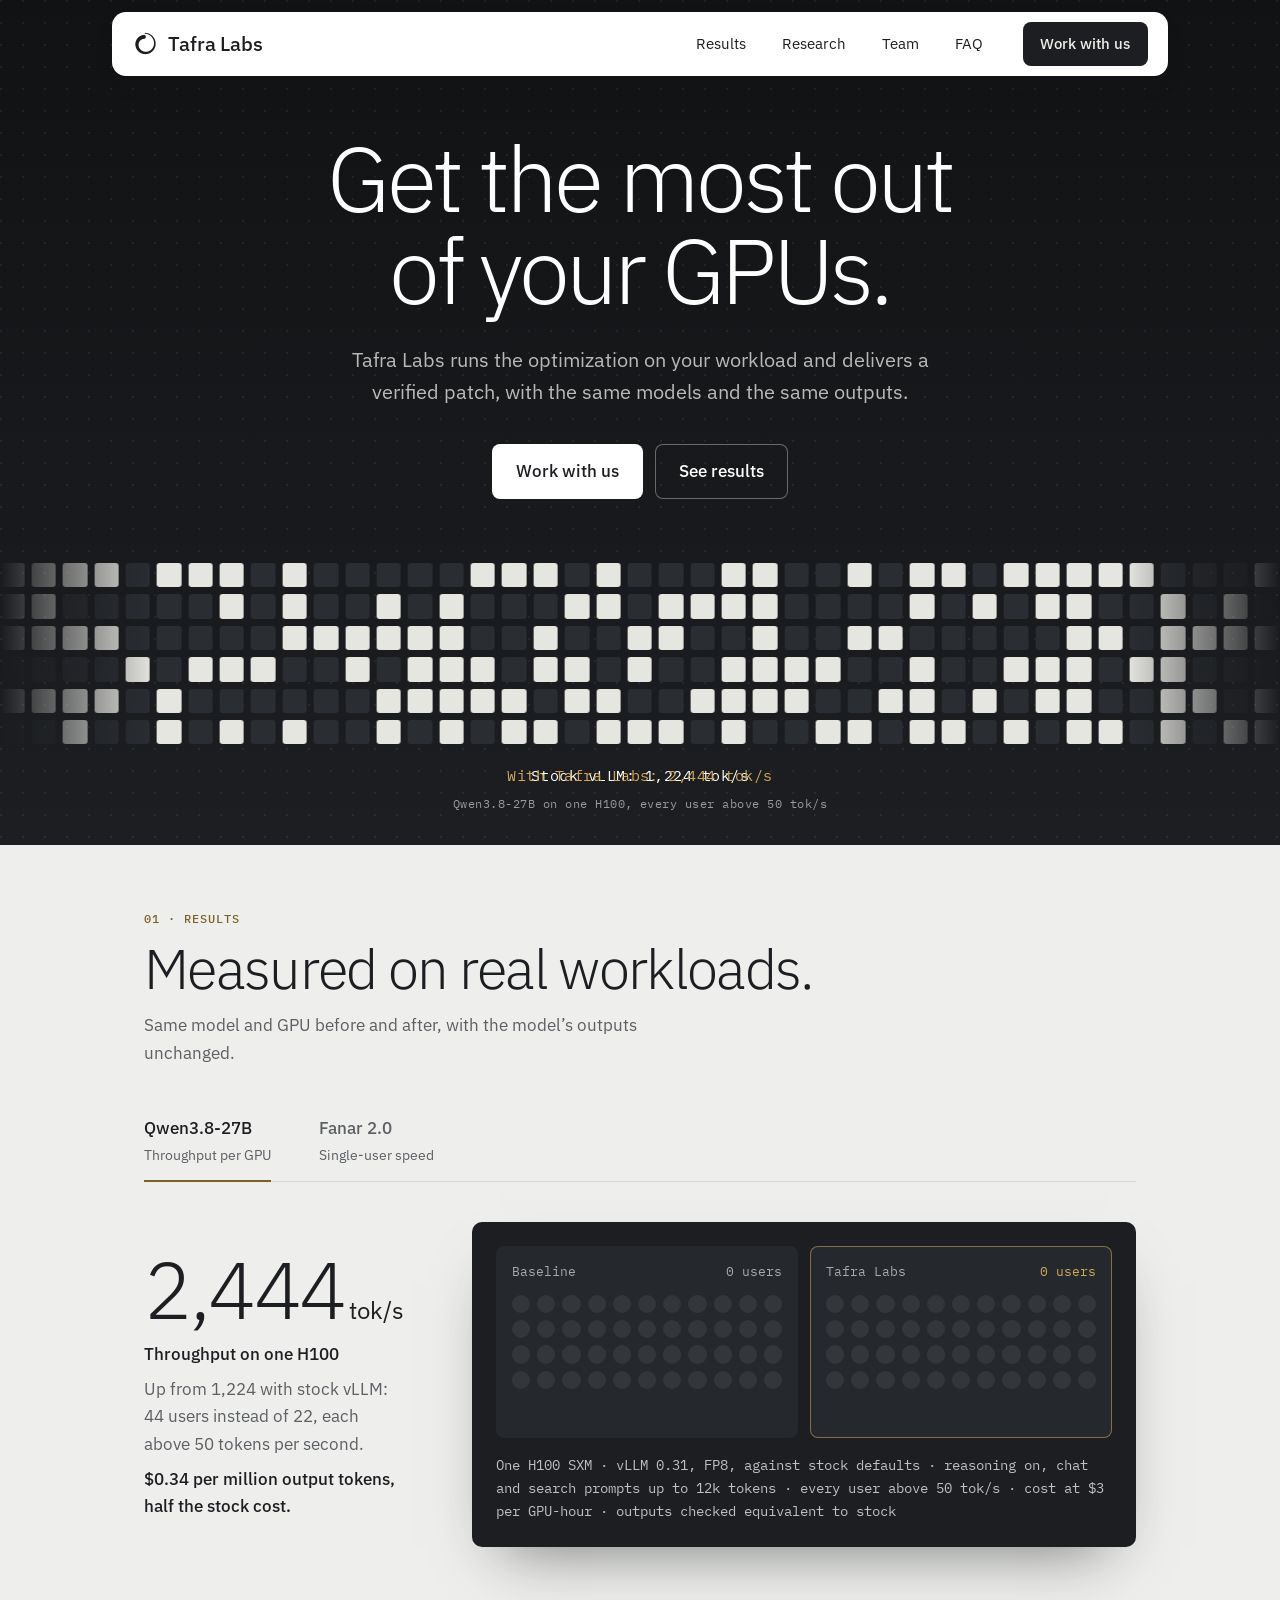
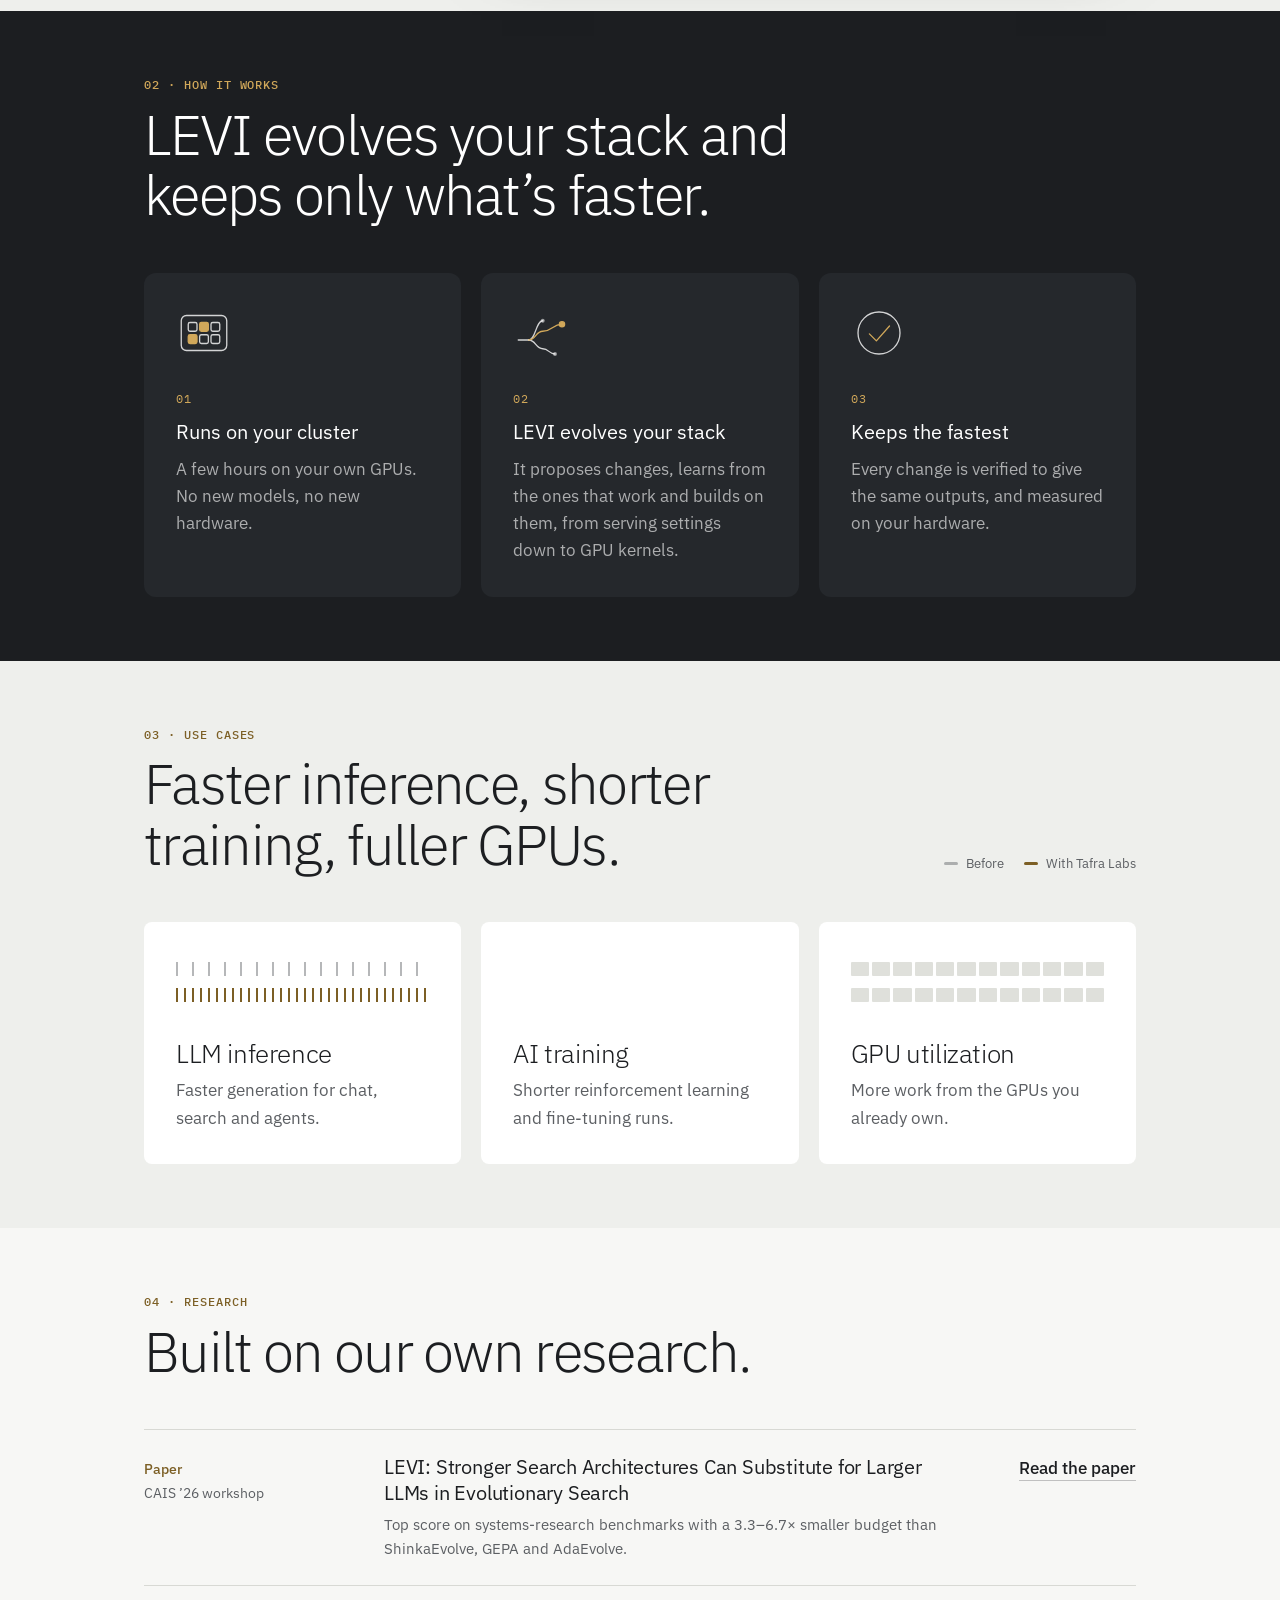
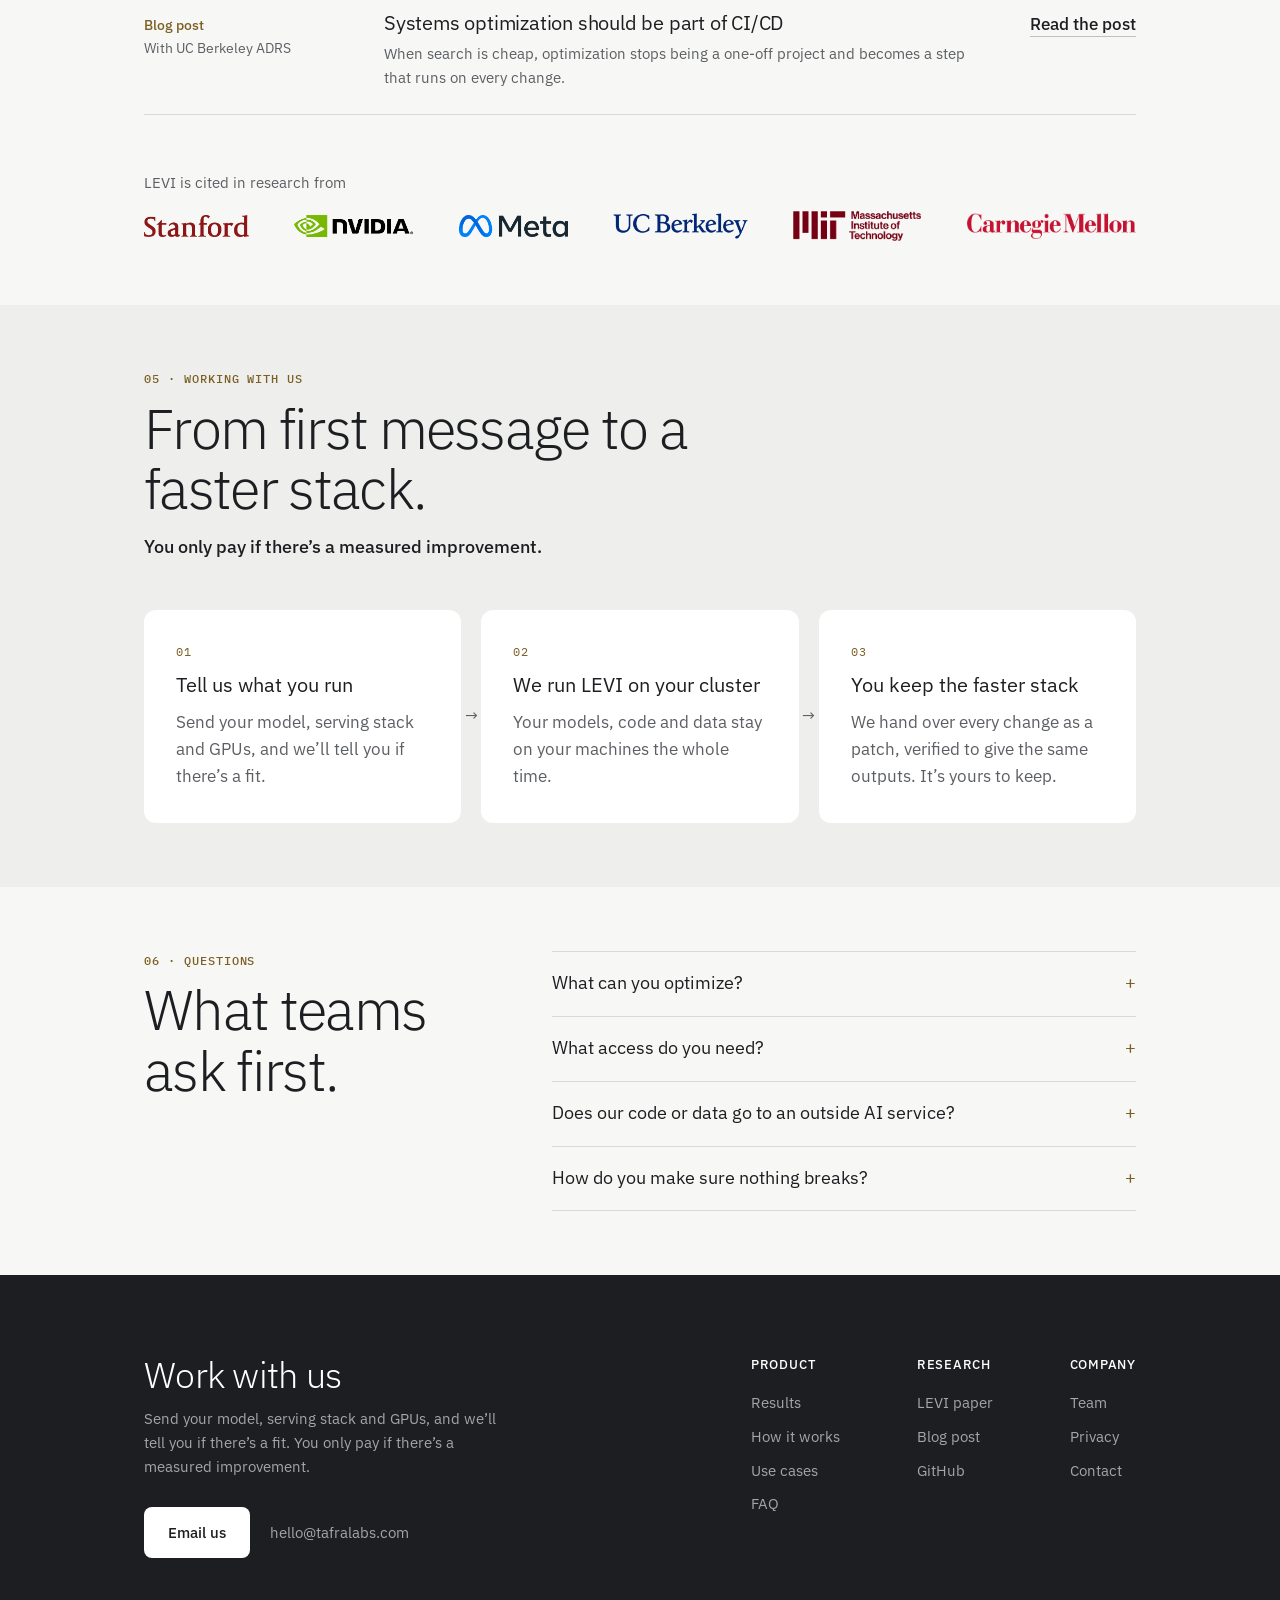
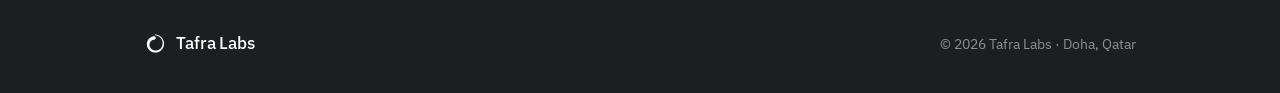
==== commit ac9aba77: "Show the Qwen result first in Results Qwen3.8-27B (2,444 tok/s) is now the first, selected tab, matc" ====
--- a/index.html
+++ b/index.html
@@ -87,17 +87,41 @@
 
         <div class="result-switch reveal">
           <div class="result-tabs" role="tablist" aria-label="Results">
-            <button type="button" role="tab" id="tab-fanar" aria-controls="result-fanar" aria-selected="true">
+            <button type="button" role="tab" id="tab-qwen" aria-controls="result-qwen" aria-selected="true">
+              <span class="tab-name">Qwen3.8-27B</span>
+              <span class="tab-what">Throughput per GPU</span>
+            </button>
+            <button type="button" role="tab" id="tab-fanar" aria-controls="result-fanar" aria-selected="false" tabindex="-1">
               <span class="tab-name">Fanar 2.0</span>
               <span class="tab-what">Single-user speed</span>
             </button>
-            <button type="button" role="tab" id="tab-qwen" aria-controls="result-qwen" aria-selected="false" tabindex="-1">
-              <span class="tab-name">Qwen3.8-27B</span>
-              <span class="tab-what">Throughput per GPU</span>
-            </button>
-          </div>
-
-          <div class="result" role="tabpanel" id="result-fanar" aria-labelledby="tab-fanar" tabindex="0">
+          </div>
+
+          <div class="result" role="tabpanel" id="result-qwen" aria-labelledby="tab-qwen" tabindex="0">
+            <div class="result-copy">
+              <p class="gain">2,444<span class="unit">tok/s</span></p>
+              <p class="what">Throughput on one H100</p>
+              <p class="detail">Up from 1,224 with stock vLLM: 44 users instead of 22, each above 50 tokens per second.</p>
+              <p class="detail cost">$0.34 per million output tokens, half the stock cost.</p>
+            </div>
+            <figure class="demo seats-demo" aria-label="One H100 serving 22 users before and 44 with Tafra Labs, each above 50 tokens per second: 1,224 tokens per second in total before, 2,444 after">
+              <div class="panes" aria-hidden="true">
+                <div class="pane" data-users="22">
+                  <p class="pane-head"><span>Baseline</span><span class="count">22 users</span></p>
+                  <div class="seats"></div>
+                  <p class="pane-foot">1,224 tok/s total</p>
+                </div>
+                <div class="pane levi" data-users="44">
+                  <p class="pane-head"><span>Tafra Labs</span><span class="count">44 users</span></p>
+                  <div class="seats"></div>
+                  <p class="pane-foot">2,444 tok/s total</p>
+                </div>
+              </div>
+              <figcaption>One H100 SXM &middot; vLLM 0.31, FP8, against stock defaults &middot; reasoning on, chat and search prompts up to 12k tokens &middot; every user above 50 tok/s &middot; cost at $3 per GPU-hour &middot; outputs checked equivalent to stock</figcaption>
+            </figure>
+          </div>
+
+          <div class="result" role="tabpanel" id="result-fanar" aria-labelledby="tab-fanar" tabindex="0" hidden>
             <div class="result-copy">
               <p class="gain">1.8&times;</p>
               <p class="what">Faster answers</p>
@@ -120,30 +144,6 @@
               <figcaption>Simulated at the measured speeds &middot; single user, one H100 SXM &middot; vLLM 0.18 in BF16 on both sides, against the setup QCRI advertises &middot; outputs bit-&#8288;identical</figcaption>
             </figure>
           </div>
-
-          <div class="result" role="tabpanel" id="result-qwen" aria-labelledby="tab-qwen" tabindex="0" hidden>
-            <div class="result-copy">
-              <p class="gain">2,444<span class="unit">tok/s</span></p>
-              <p class="what">Throughput on one H100</p>
-              <p class="detail">Up from 1,224 with stock vLLM: 44 users instead of 22, each above 50 tokens per second.</p>
-              <p class="detail cost">$0.34 per million output tokens, half the stock cost.</p>
-            </div>
-            <figure class="demo seats-demo" aria-label="One H100 serving 22 users before and 44 with Tafra Labs, each above 50 tokens per second: 1,224 tokens per second in total before, 2,444 after">
-              <div class="panes" aria-hidden="true">
-                <div class="pane" data-users="22">
-                  <p class="pane-head"><span>Baseline</span><span class="count">22 users</span></p>
-                  <div class="seats"></div>
-                  <p class="pane-foot">1,224 tok/s total</p>
-                </div>
-                <div class="pane levi" data-users="44">
-                  <p class="pane-head"><span>Tafra Labs</span><span class="count">44 users</span></p>
-                  <div class="seats"></div>
-                  <p class="pane-foot">2,444 tok/s total</p>
-                </div>
-              </div>
-              <figcaption>One H100 SXM &middot; vLLM 0.31, FP8, against stock defaults &middot; reasoning on, chat and search prompts up to 12k tokens &middot; every user above 50 tok/s &middot; cost at $3 per GPU-hour &middot; outputs checked equivalent to stock</figcaption>
-            </figure>
-          </div>
         </div>
       </div>
     </section>
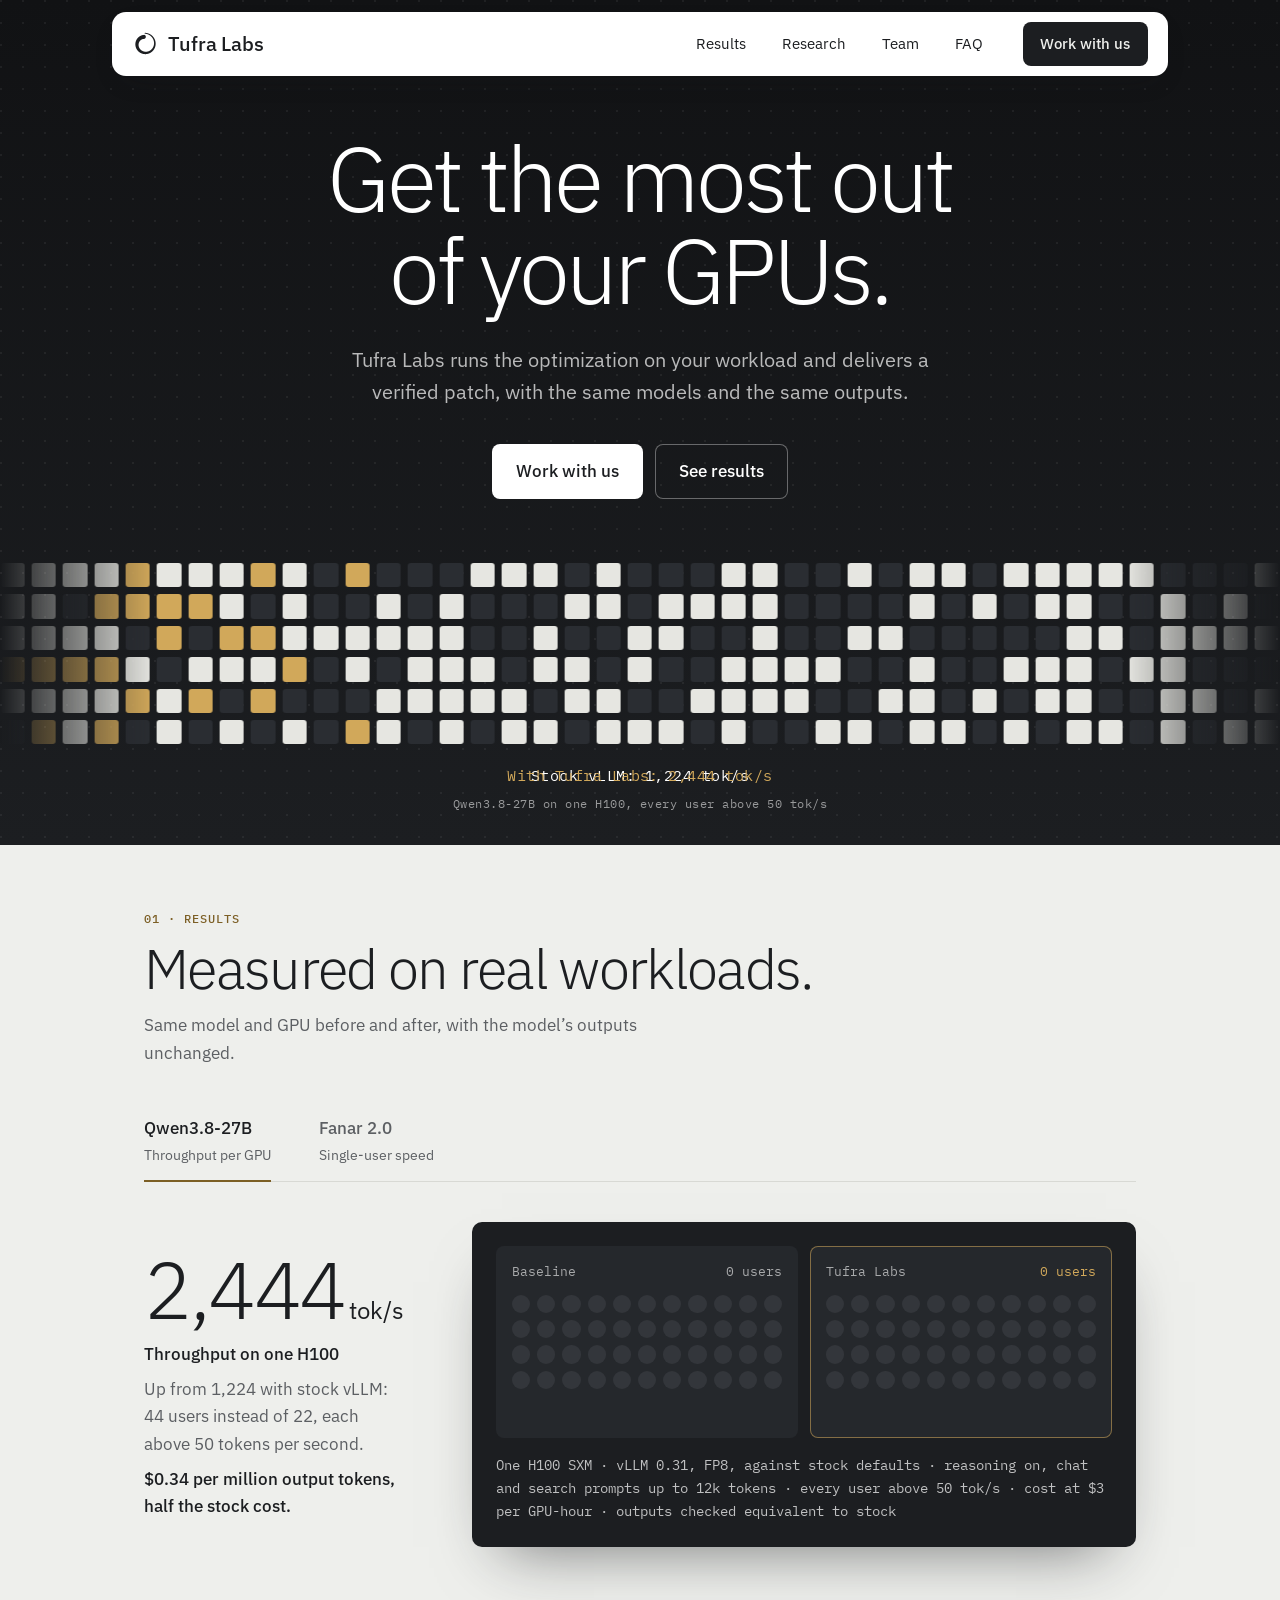
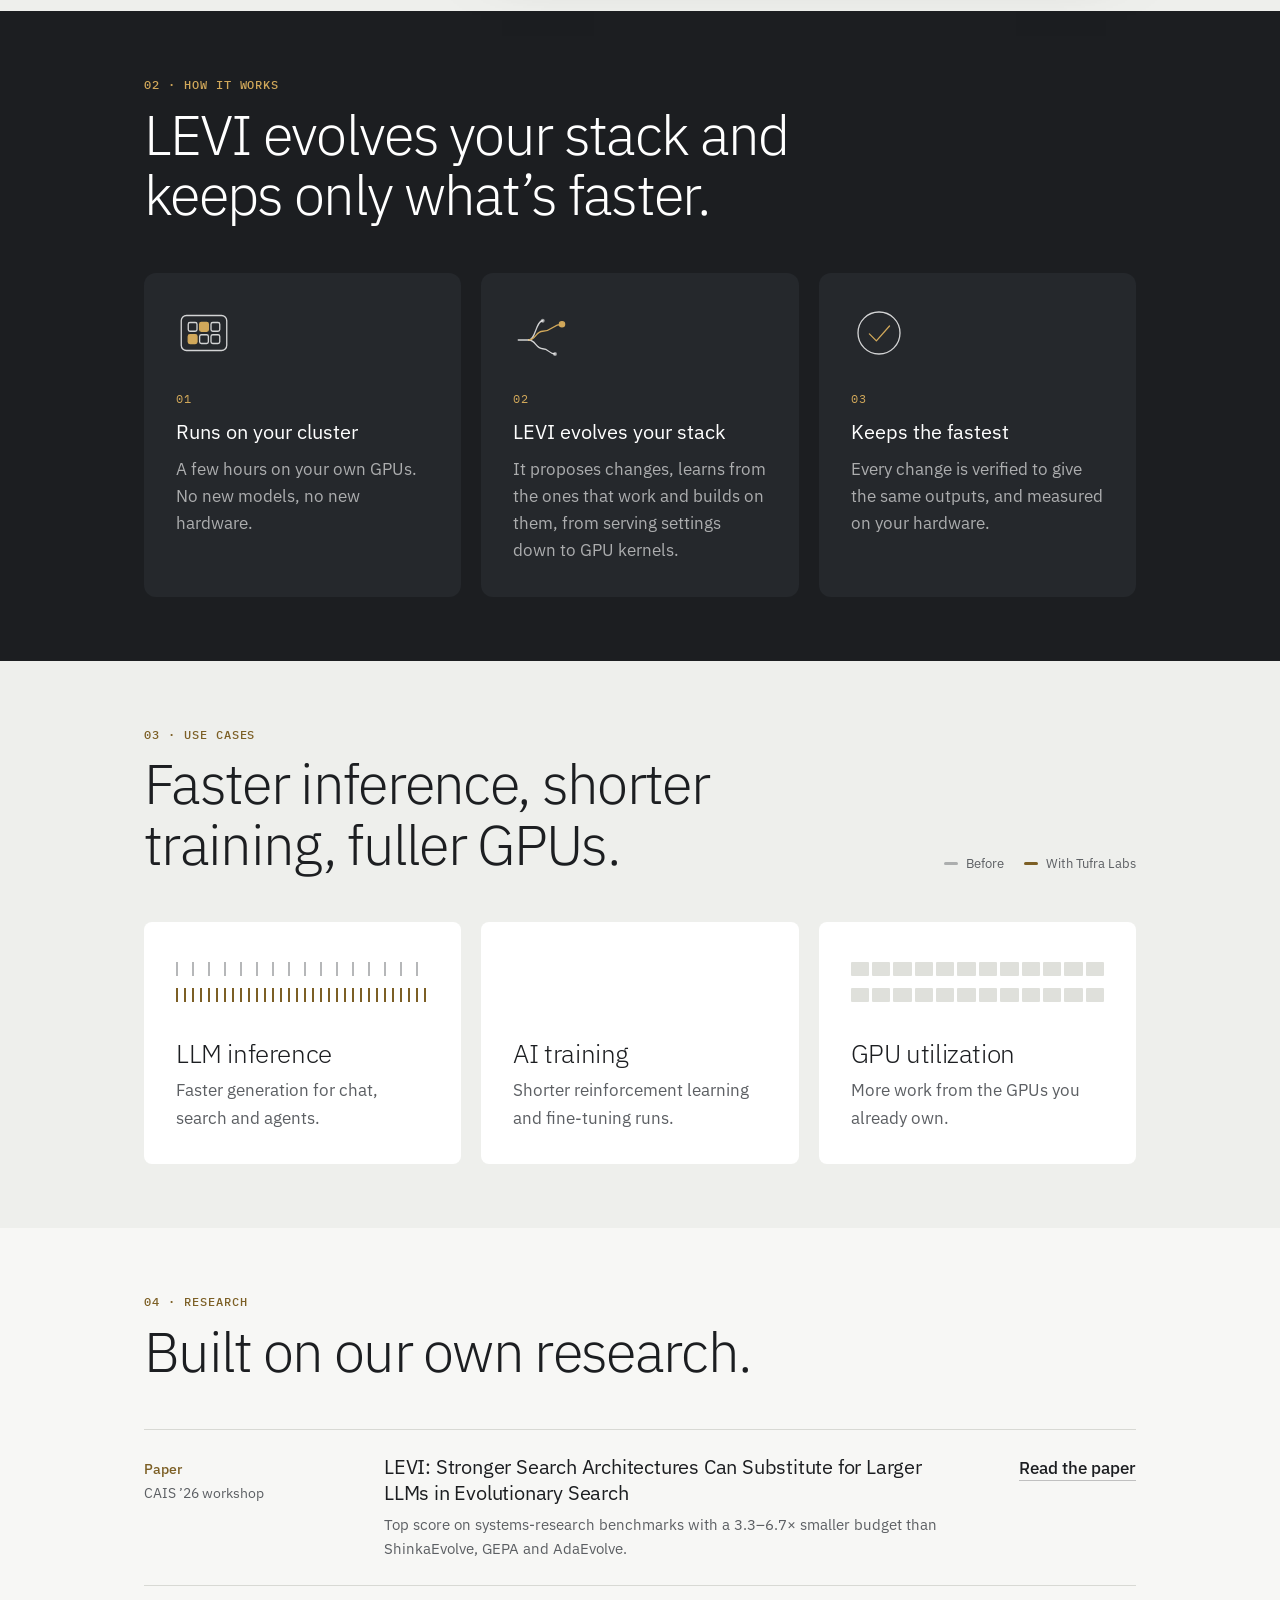
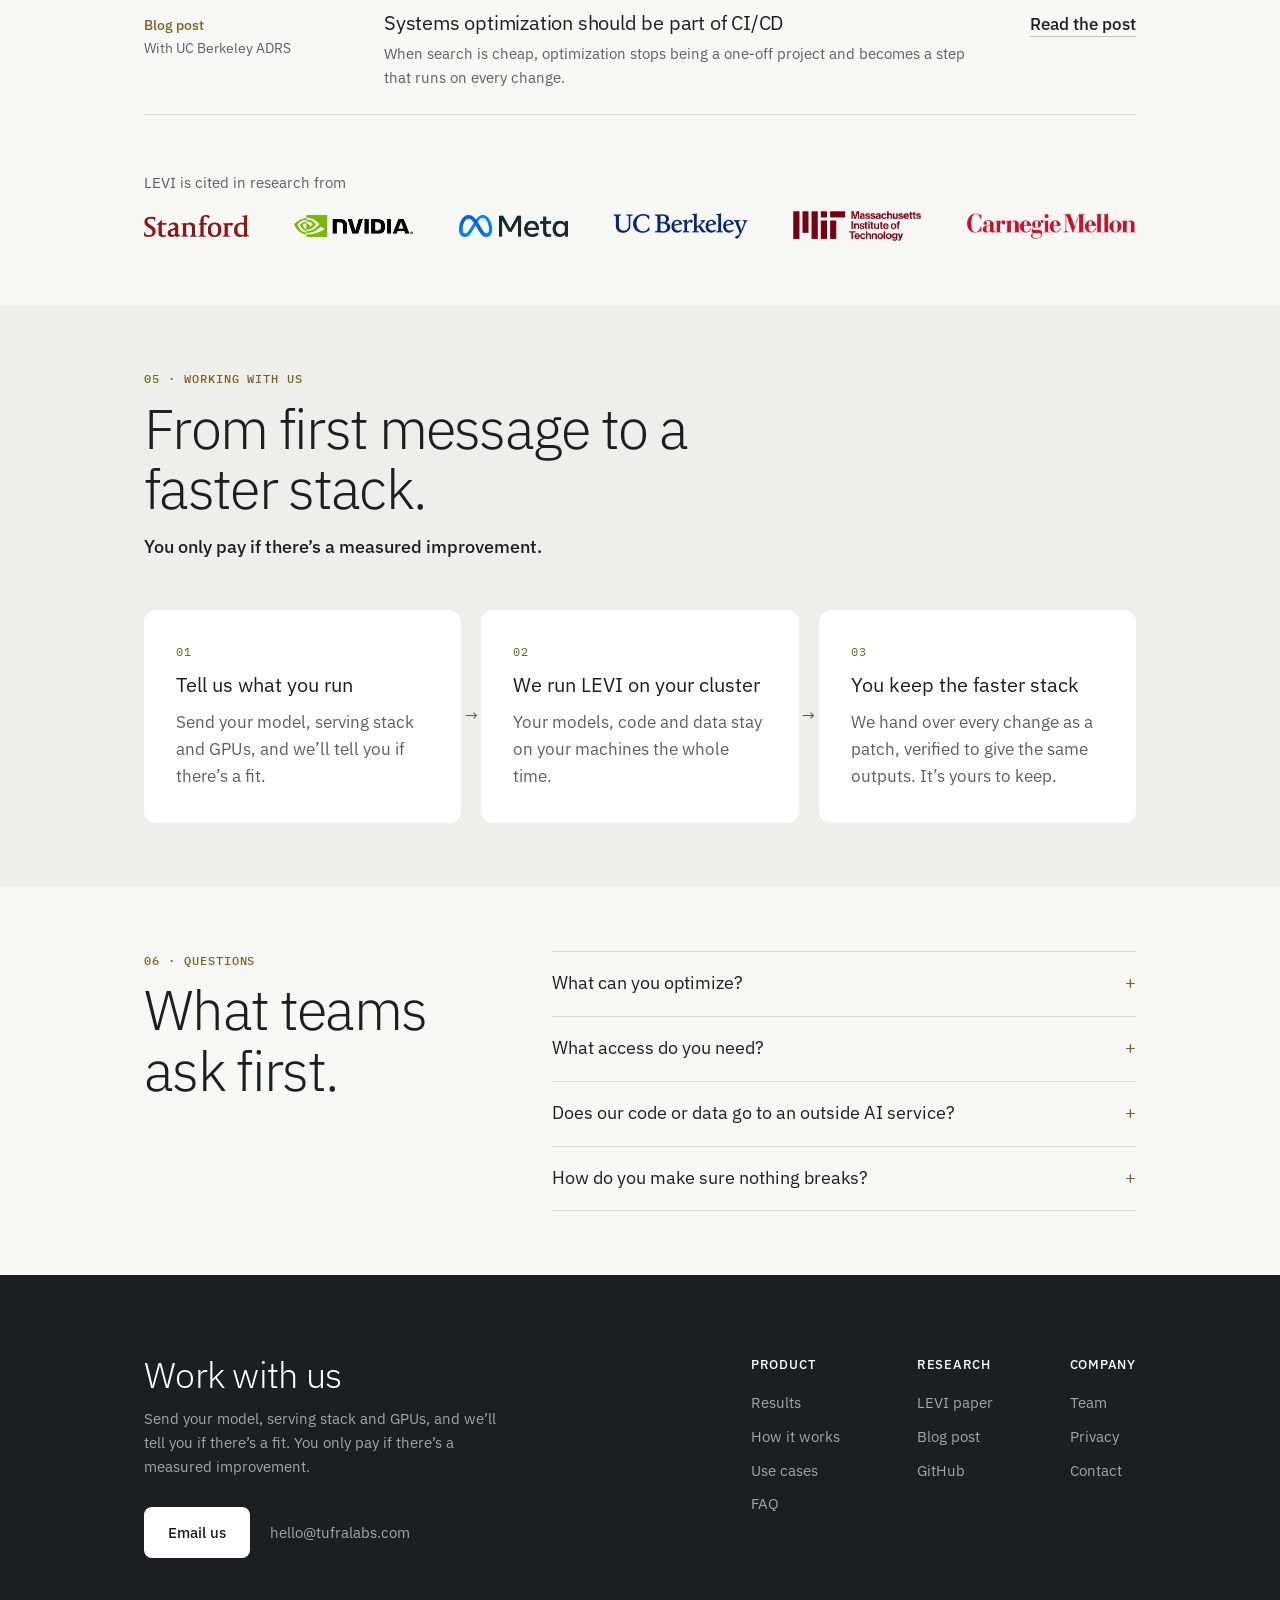
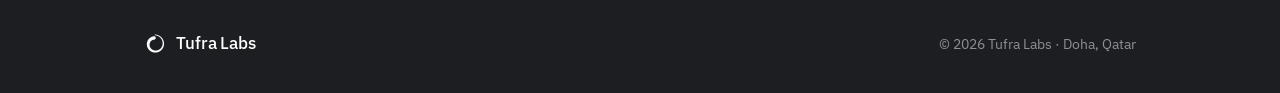
==== commit 693acae7: "Rename to Tufra Labs; faster hero fill; pop squares on click - Rename Tafra Labs to Tufra Labs every" ====
--- a/index.html
+++ b/index.html
@@ -3,8 +3,8 @@
 <head>
   <meta charset="utf-8">
   <meta name="viewport" content="width=device-width, initial-scale=1">
-  <title>Tafra Labs &ndash; Get the most out of your GPUs</title>
-  <meta name="description" content="Tafra Labs makes AI inference and training run faster on the GPUs you already own, with the same models and the same outputs.">
+  <title>Tufra Labs &ndash; Get the most out of your GPUs</title>
+  <meta name="description" content="Tufra Labs makes AI inference and training run faster on the GPUs you already own, with the same models and the same outputs.">
   <meta name="theme-color" content="#eeefec">
   <script>document.documentElement.classList.add('js');</script>
 
@@ -14,21 +14,21 @@
   <meta property="og:url" content="https://aichemy-qatar.github.io/">
   <meta property="og:image" content="https://aichemy-qatar.github.io/assets/og.png">
   <meta property="og:type" content="website">
-  <meta property="og:site_name" content="Tafra Labs">
-  <meta property="og:title" content="Tafra Labs &ndash; Get the most out of your GPUs">
-  <meta property="og:description" content="Tafra Labs makes AI inference and training run faster on the GPUs you already own, with the same models and the same outputs.">
+  <meta property="og:site_name" content="Tufra Labs">
+  <meta property="og:title" content="Tufra Labs &ndash; Get the most out of your GPUs">
+  <meta property="og:description" content="Tufra Labs makes AI inference and training run faster on the GPUs you already own, with the same models and the same outputs.">
   <meta property="og:image:width" content="1200">
   <meta property="og:image:height" content="630">
-  <meta property="og:image:alt" content="Tafra Labs: Get the most out of your GPUs.">
+  <meta property="og:image:alt" content="Tufra Labs: Get the most out of your GPUs.">
   <meta name="twitter:card" content="summary_large_image">
   <script type="application/ld+json">
     {
       "@context": "https://schema.org",
       "@type": "Organization",
-      "name": "Tafra Labs",
+      "name": "Tufra Labs",
       "url": "https://aichemy-qatar.github.io/",
       "logo": "https://aichemy-qatar.github.io/apple-touch-icon.png",
-      "email": "hello@tafralabs.com",
+      "email": "hello@tufralabs.com",
       "address": { "@type": "PostalAddress", "addressLocality": "Doha", "addressCountry": "QA" }
     }
   </script>
@@ -39,13 +39,13 @@
   <link rel="preconnect" href="https://fonts.googleapis.com">
   <link rel="preconnect" href="https://fonts.gstatic.com" crossorigin>
   <link href="https://fonts.googleapis.com/css2?family=IBM+Plex+Mono:wght@400;500&family=IBM+Plex+Sans:wght@300;400;500&display=swap" rel="stylesheet">
-  <link rel="stylesheet" href="style.css?v=20261026.18">
+  <link rel="stylesheet" href="style.css?v=20261026.20">
 </head>
 <body class="home">
 
   <header class="site-header">
     <div class="nav wrap">
-      <a href="#top" class="wordmark"><span class="mark" aria-hidden="true"></span>Tafra Labs</a>
+      <a href="#top" class="wordmark"><span class="mark" aria-hidden="true"></span>Tufra Labs</a>
       <nav class="nav-links" id="nav-links" aria-label="Main">
         <a href="#results">Results</a>
         <a href="/research/">Research</a>
@@ -62,16 +62,16 @@
     <section class="hero-x">
       <div class="wrap hero-x-copy">
         <h1>Get the most out of your GPUs.</h1>
-        <p class="lede">Tafra Labs runs the optimization on your workload and delivers a verified patch, with the same models and the same outputs.</p>
+        <p class="lede">Tufra Labs runs the optimization on your workload and delivers a verified patch, with the same models and the same outputs.</p>
         <div class="actions">
           <a class="button" href="#contact">Work with us</a>
           <a class="button ghost" href="#results">See results</a>
         </div>
       </div>
-      <figure class="fleet" aria-label="A GPU cluster with half its capacity idle, then nearly full with Tafra Labs">
+      <figure class="fleet" aria-label="A GPU cluster with half its capacity idle, then nearly full with Tufra Labs">
         <div class="fleet-grid" aria-hidden="true"><div class="fleet-track"></div></div>
         <figcaption>
-          <span class="fleet-figure"><span class="before">Stock vLLM: 1,224 tok/s</span><span class="after">With Tafra Labs: 2,444 tok/s</span></span>
+          <span class="fleet-figure"><span class="before">Stock vLLM: 1,224 tok/s</span><span class="after">With Tufra Labs: 2,444 tok/s</span></span>
           <span class="fleet-note">Qwen3.8-27B on one H100, every user above 50 tok/s</span>
         </figcaption>
       </figure>
@@ -104,7 +104,7 @@
               <p class="detail">Up from 1,224 with stock vLLM: 44 users instead of 22, each above 50 tokens per second.</p>
               <p class="detail cost">$0.34 per million output tokens, half the stock cost.</p>
             </div>
-            <figure class="demo seats-demo" aria-label="One H100 serving 22 users before and 44 with Tafra Labs, each above 50 tokens per second: 1,224 tokens per second in total before, 2,444 after">
+            <figure class="demo seats-demo" aria-label="One H100 serving 22 users before and 44 with Tufra Labs, each above 50 tokens per second: 1,224 tokens per second in total before, 2,444 after">
               <div class="panes" aria-hidden="true">
                 <div class="pane" data-users="22">
                   <p class="pane-head"><span>Baseline</span><span class="count">22 users</span></p>
@@ -112,7 +112,7 @@
                   <p class="pane-foot">1,224 tok/s total</p>
                 </div>
                 <div class="pane levi" data-users="44">
-                  <p class="pane-head"><span>Tafra Labs</span><span class="count">44 users</span></p>
+                  <p class="pane-head"><span>Tufra Labs</span><span class="count">44 users</span></p>
                   <div class="seats"></div>
                   <p class="pane-foot">2,444 tok/s total</p>
                 </div>
@@ -127,7 +127,7 @@
               <p class="what">Faster answers</p>
               <p class="detail">46 to 84 tokens per second for a single user on one H100.</p>
             </div>
-            <figure class="demo race" aria-label="The same answer streamed at 46 tokens per second before and 84 with Tafra Labs">
+            <figure class="demo race" aria-label="The same answer streamed at 46 tokens per second before and 84 with Tufra Labs">
               <p class="race-prompt">Plan a day in Doha.</p>
               <div class="panes" aria-hidden="true">
                 <div class="pane" data-tps="46.2">
@@ -136,7 +136,7 @@
                   <p class="pane-foot">2.4 s</p>
                 </div>
                 <div class="pane levi" data-tps="84.3">
-                  <p class="pane-head"><span>Tafra Labs</span><span>84 tok/s</span></p>
+                  <p class="pane-head"><span>Tufra Labs</span><span>84 tok/s</span></p>
                   <div class="pane-body"><p class="pane-text">Start at Souq Waqif for breakfast and a walk through its spice and textile stalls. Mid-morning, head to the Museum of Islamic Art, whose I. M. Pei building looks out over the bay. After lunch, stroll the Corniche toward the towers of West Bay. In the late afternoon, visit Katara Cultural Village for its amphitheatre and galleries. Near sunset, take a dhow cruise to see the skyline from the water. End the day at The Pearl-Qatar, with dinner by the marina as the lights come on.</p></div>
                   <p class="pane-foot">1.3 s</p>
                 </div>
@@ -203,7 +203,7 @@
             <p class="eyebrow">03 &middot; Use cases</p>
             <h2>Faster inference, shorter training, fuller GPUs.</h2>
           </div>
-          <p class="legend" aria-hidden="true"><span class="key base"></span>Before<span class="key levi"></span>With Tafra Labs</p>
+          <p class="legend" aria-hidden="true"><span class="key base"></span>Before<span class="key levi"></span>With Tufra Labs</p>
         </div>
         <div class="use-list">
           <div class="use reveal">
@@ -329,8 +329,8 @@
           <h2>Work with us</h2>
           <p>Send your model, serving stack and GPUs, and we&rsquo;ll tell you if there&rsquo;s a fit. You only pay if there&rsquo;s a measured improvement.</p>
           <div class="footer-actions">
-            <a class="button" href="mailto:hello@tafralabs.com?subject=Fit%20check&amp;body=Model%3A%20%0AServing%20stack%3A%20%0AGPUs%3A%20">Email us</a>
-            <span class="footer-email">hello@tafralabs.com</span>
+            <a class="button" href="mailto:hello@tufralabs.com?subject=Fit%20check&amp;body=Model%3A%20%0AServing%20stack%3A%20%0AGPUs%3A%20">Email us</a>
+            <span class="footer-email">hello@tufralabs.com</span>
           </div>
         </div>
         <div class="footer-col">
@@ -350,12 +350,12 @@
           <p class="footer-label">Company</p>
           <a href="/team/">Team</a>
           <a href="/privacy/">Privacy</a>
-          <a href="mailto:hello@tafralabs.com">Contact</a>
+          <a href="mailto:hello@tufralabs.com">Contact</a>
         </div>
       </div>
       <div class="footer-base">
-        <a href="#top" class="wordmark"><span class="mark" aria-hidden="true"></span>Tafra Labs</a>
-        <span>&copy; 2026 Tafra Labs &middot; Doha, Qatar</span>
+        <a href="#top" class="wordmark"><span class="mark" aria-hidden="true"></span>Tufra Labs</a>
+        <span>&copy; 2026 Tufra Labs &middot; Doha, Qatar</span>
       </div>
     </div>
   </footer>
@@ -375,7 +375,7 @@
     };
 
     // Hero: a GPU cluster, edge to edge. About half the GPUs are busy; once the
-    // cluster is in view, Tafra Labs fills the idle ones in brass, in a wave that
+    // cluster is in view, Tufra Labs fills the idle ones in brass, in a wave that
     // sweeps left to right, and a few stay idle. The pattern is a seeded random,
     // so it is the same on every load; resizing rebuilds it to fit.
     const fleet = document.querySelector('.fleet');
@@ -408,7 +408,7 @@
         const roll = rnd();
         const busy = roll < 0.5;
         if (busy) el.className = 'busy';
-        cells.push({ el, busy, stays: !busy && roll > 0.93, delay: (c - 1) / cols * 1600 + rnd() * 350 });
+        cells.push({ el, busy, stays: !busy && roll > 0.93, delay: (c - 1) / cols * 1000 + rnd() * 250 });
       }
       fleetCells = cells;
       fleetTrack.replaceChildren(...cells.map(c => c.el));
@@ -419,8 +419,9 @@
       fleet.classList.add('done');
       fleetCells.forEach(c => { if (!c.busy && !c.stays) c.el.classList.add('gained'); });
     };
+    // The caption turns to the measured result about halfway through the wave.
     const fillFleet = () => {
-      fleet.classList.add('done');
+      fleetTimers.push(setTimeout(() => fleet.classList.add('done'), 500));
       fleetCells.forEach(c => {
         if (!c.busy && !c.stays) fleetTimers.push(setTimeout(() => c.el.classList.add('gained'), c.delay));
       });
@@ -433,7 +434,7 @@
     };
     buildFleet();
     if (reduce) showFilled();
-    else onView(fleet, () => { fleetTimers = [setTimeout(fillFleet, 900)]; }, emptyFleet);
+    else onView(fleet, () => { fleetTimers = [setTimeout(fillFleet, 250)]; }, emptyFleet);
     new ResizeObserver(() => {
       if (fleetGrid.clientWidth === fleetWidth) return;
       const filled = fleet.classList.contains('done');
@@ -441,14 +442,66 @@
       if (filled) showFilled();
     }).observe(fleetGrid);
 
+    // A square can be popped like bubble wrap: a click flips it to brass (or back),
+    // and it squashes, springs and sends out a ring as it pops. The sound is made
+    // here, so there is no file to load: a few milliseconds of noise for the snap
+    // and a tone that drops in pitch for the body, pitched a little differently
+    // every time. Browsers allow sound only after a gesture, so audio starts when
+    // someone first touches the strip.
+    let audio = null, popNoise = null;
+    const startAudio = () => {
+      const AC = window.AudioContext || window.webkitAudioContext;
+      if (!audio && AC) {
+        audio = new AC();
+        popNoise = audio.createBuffer(1, Math.round(audio.sampleRate * 0.04), audio.sampleRate);
+        const data = popNoise.getChannelData(0);
+        for (let i = 0; i < data.length; i++) data[i] = Math.random() * 2 - 1;
+      }
+      if (audio && audio.state === 'suspended') audio.resume();
+    };
+    const popSound = () => {
+      if (!audio) return;
+      const t = audio.currentTime, f = 480 * (0.85 + Math.random() * 0.3);
+      const osc = audio.createOscillator(), body = audio.createGain();
+      osc.frequency.setValueAtTime(f, t);
+      osc.frequency.exponentialRampToValueAtTime(f * 0.3, t + 0.08);
+      body.gain.setValueAtTime(0.0001, t);
+      body.gain.exponentialRampToValueAtTime(0.22, t + 0.004);
+      body.gain.exponentialRampToValueAtTime(0.0001, t + 0.1);
+      osc.connect(body).connect(audio.destination);
+      osc.start(t);
+      osc.stop(t + 0.12);
+      const noise = audio.createBufferSource(), band = audio.createBiquadFilter(), snap = audio.createGain();
+      noise.buffer = popNoise;
+      band.type = 'bandpass';
+      band.frequency.value = 1800;
+      snap.gain.setValueAtTime(0.12, t);
+      snap.gain.exponentialRampToValueAtTime(0.0001, t + 0.025);
+      noise.connect(band).connect(snap).connect(audio.destination);
+      noise.start(t);
+      noise.stop(t + 0.04);
+    };
+    const popCell = cell => {
+      cell.classList.toggle('gained');
+      cell.classList.remove('pop');
+      void cell.offsetWidth; // restart the animation when a square is popped twice in a row
+      cell.classList.add('pop');
+      popSound();
+    };
+    fleetTrack.addEventListener('animationend', e => {
+      if (e.animationName === 'fleet-ring') e.target.classList.remove('pop');
+    });
+
     // The cluster can be grabbed and pulled sideways, and flicked like a picker
     // wheel: on release it glides on at the speed it was let go, slows down, and
     // settles with its columns back in line.
-    let drag = null, glide = 0;
+    let drag = null, glide = 0, gliding = false;
     fleetGrid.addEventListener('pointerdown', e => {
       if (!e.isPrimary || e.button !== 0) return;
+      startAudio();
       cancelAnimationFrame(glide);
-      drag = { x: e.clientX, t: performance.now(), v: 0 };
+      drag = { x: e.clientX, t: performance.now(), v: 0, moved: 0, cell: e.target.closest('.fleet-track i'), stopped: gliding };
+      gliding = false;
       fleetGrid.setPointerCapture(e.pointerId);
       fleetGrid.classList.add('dragging');
     });
@@ -458,11 +511,17 @@
       drag.v = 0.8 * dx / Math.max(1, now - drag.t) + 0.2 * drag.v;
       drag.x = e.clientX;
       drag.t = now;
+      drag.moved += Math.abs(dx);
       pos += dx;
       placeFleet();
     });
-    const releaseFleet = () => {
+    const releaseFleet = e => {
       if (!drag) return;
+      // On touch screens it is letting go, not the touch, that allows sound.
+      startAudio();
+      // A press that barely moved is a click, and pops the square under it,
+      // unless it was the press that stopped a glide.
+      if (e.type === 'pointerup' && drag.moved < 6 && drag.cell && !drag.stopped) popCell(drag.cell);
       // Holding still before letting go means no flick, and the hardest flick
       // carries on about a screen's width.
       const v = performance.now() - drag.t > 80 ? 0 : Math.max(-3, Math.min(3, drag.v));
@@ -476,7 +535,8 @@
         const left = amp * Math.exp(-(now - t0) / TAU);
         pos = Math.abs(left) < 0.5 ? target : target - left;
         placeFleet();
-        if (pos !== target) glide = requestAnimationFrame(step);
+        gliding = pos !== target;
+        if (gliding) glide = requestAnimationFrame(step);
       };
       glide = requestAnimationFrame(step);
     };
@@ -578,7 +638,7 @@
     }
 
     // Results, Qwen3.8-27B: each seat is a concurrent user on one H100. Both
-    // panes fill in step; stock stops at 22 while Tafra Labs carries on to 44,
+    // panes fill in step; stock stops at 22 while Tufra Labs carries on to 44,
     // its extra users in brass. Each pane's measured total shows once it is full.
     const seatsDemo = document.querySelector('.seats-demo');
     const seatPanes = [...seatsDemo.querySelectorAll('.pane')].map(pane => {
--- a/style.css
+++ b/style.css
@@ -180,7 +180,7 @@
 .home .site-header { margin-bottom: -4.75rem; }
 
 /* Homepage hero: full width and dark, one big centered line, and the GPU cluster
-   running edge to edge underneath it. Brass is only the GPUs Tafra Labs fills. */
+   running edge to edge underneath it. Brass is only the GPUs Tufra Labs fills. */
 
 .hero-x {
   position: relative;
@@ -213,7 +213,7 @@
 .hero-x .actions { justify-content: center; margin-top: 2.25rem; }
 
 /* The cluster: rows of GPUs across the whole screen, fading out at both sides
-   as if it carries on past the edges. White is busy, brass is what Tafra Labs
+   as if it carries on past the edges. White is busy, brass is what Tufra Labs
    fills, dark is idle. The caption crossfades from before to after. */
 
 .fleet { margin: clamp(2.5rem, 6vw, 4rem) 0 0; }
@@ -241,14 +241,41 @@
 }
 
 .fleet-grid i {
+  position: relative;
   aspect-ratio: 1;
   border-radius: 3px;
   background: #2a2d32;
-  transition: background-color 0.5s ease;
+  transition: background-color 0.35s ease;
 }
 
 .fleet-grid i.busy { background: #e6e6e1; }
 .fleet-grid i.gained { background: var(--brass-light); }
+
+/* A popped square: it changes colour at once, squashes, springs past its size
+   and settles, while a ring in its new colour goes out from it and fades. */
+.fleet-grid i.pop { animation: fleet-pop 0.35s ease-out; transition-duration: 0.08s; }
+
+.fleet-grid i.pop::after {
+  content: "";
+  position: absolute;
+  inset: 0;
+  border: 2px solid var(--brass-light);
+  border-radius: 4px;
+  animation: fleet-ring 0.45s ease-out forwards;
+  pointer-events: none;
+}
+
+.fleet-grid i.pop:not(.gained)::after { border-color: rgb(255 255 255 / 0.6); }
+
+@keyframes fleet-pop {
+  30% { transform: scale(0.75); }
+  65% { transform: scale(1.15); }
+}
+
+@keyframes fleet-ring {
+  from { opacity: 0.8; transform: scale(1); }
+  to { opacity: 0; transform: scale(2); }
+}
 
 .fleet figcaption {
   margin-top: 1.25rem;
@@ -258,7 +285,7 @@
   color: rgb(255 255 255 / 0.55);
 }
 
-/* The measured figure crossfades from stock to Tafra Labs as the cluster
+/* The measured figure crossfades from stock to Tufra Labs as the cluster
    fills, with what it was measured on underneath. */
 .fleet-figure { display: grid; font-size: 0.9375rem; color: #fff; }
 .fleet-figure span { grid-area: 1 / 1; transition: opacity 0.6s ease; }
@@ -460,8 +487,8 @@
 .detail { margin-top: 0.5rem; color: var(--muted); text-wrap: pretty; }
 .result .cost { color: var(--ink); font-weight: 500; }
 
-/* A demo is a dark screen with two panes, before and with Tafra Labs, like the
-   cluster in the hero: white for what was there, brass for what Tafra Labs adds. */
+/* A demo is a dark screen with two panes, before and with Tufra Labs, like the
+   cluster in the hero: white for what was there, brass for what Tufra Labs adds. */
 
 .demo {
   margin: 0;
@@ -961,6 +988,8 @@
 @media (prefers-reduced-motion: reduce) {
   html { scroll-behavior: auto; }
   .fleet-grid i, .fleet figcaption span { transition: none; }
+  .fleet-grid i.pop { animation: none; }
+  .fleet-grid i.pop::after { content: none; }
   .js .reveal { opacity: 1; transform: none; transition: none; }
   .tokens span, svg.viz { animation: none; }
 }
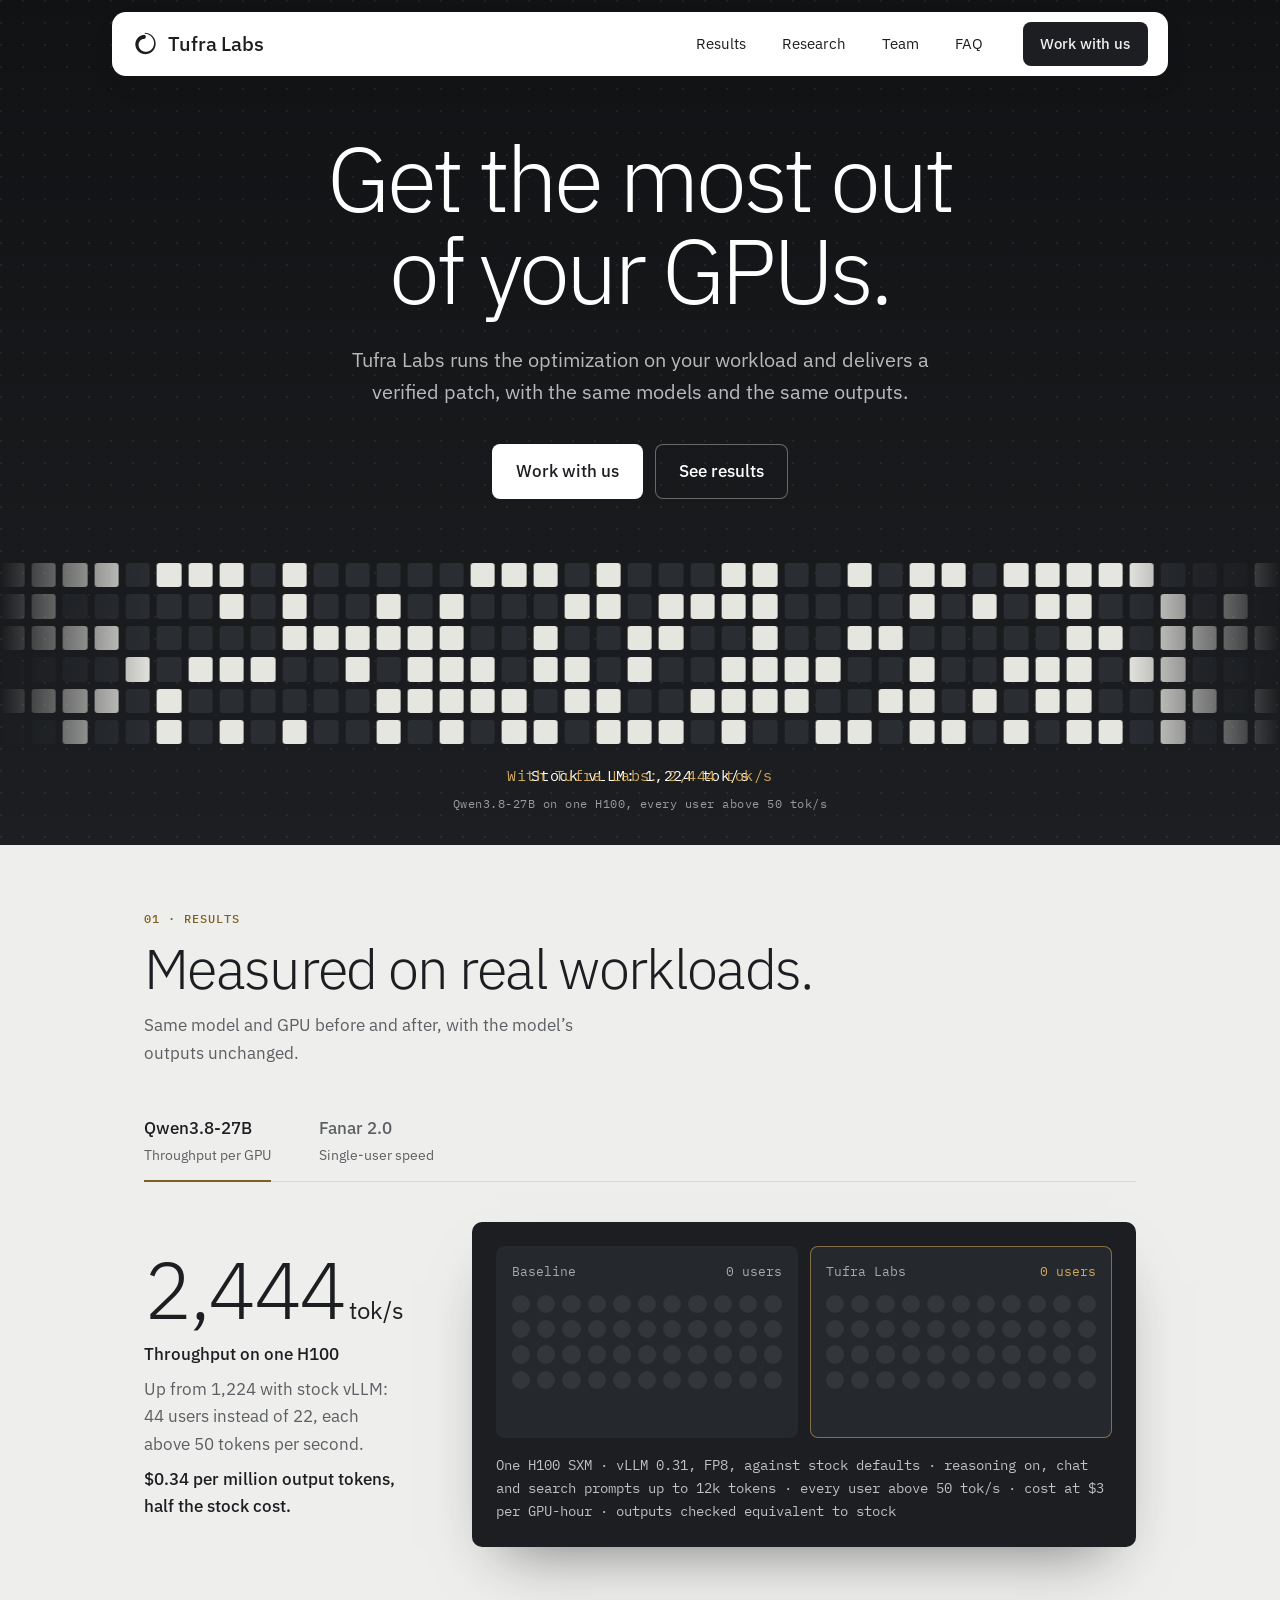
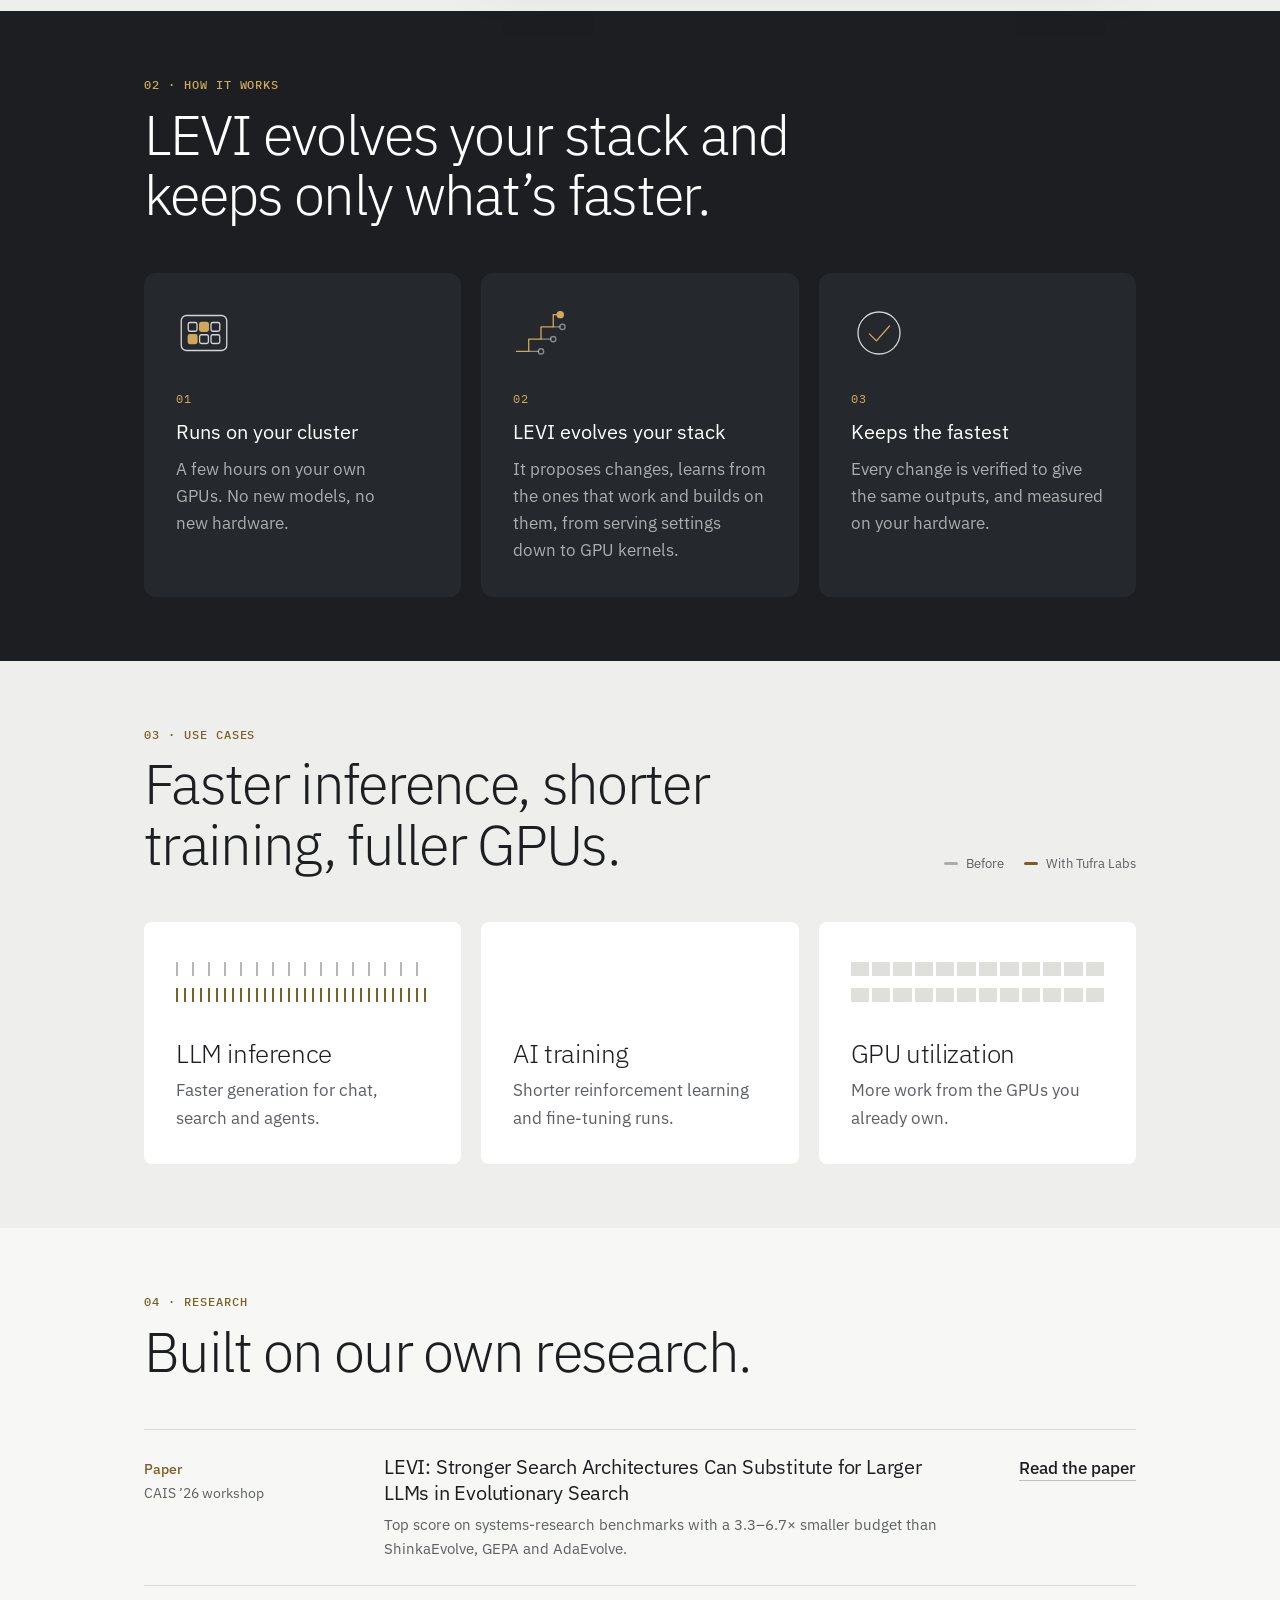
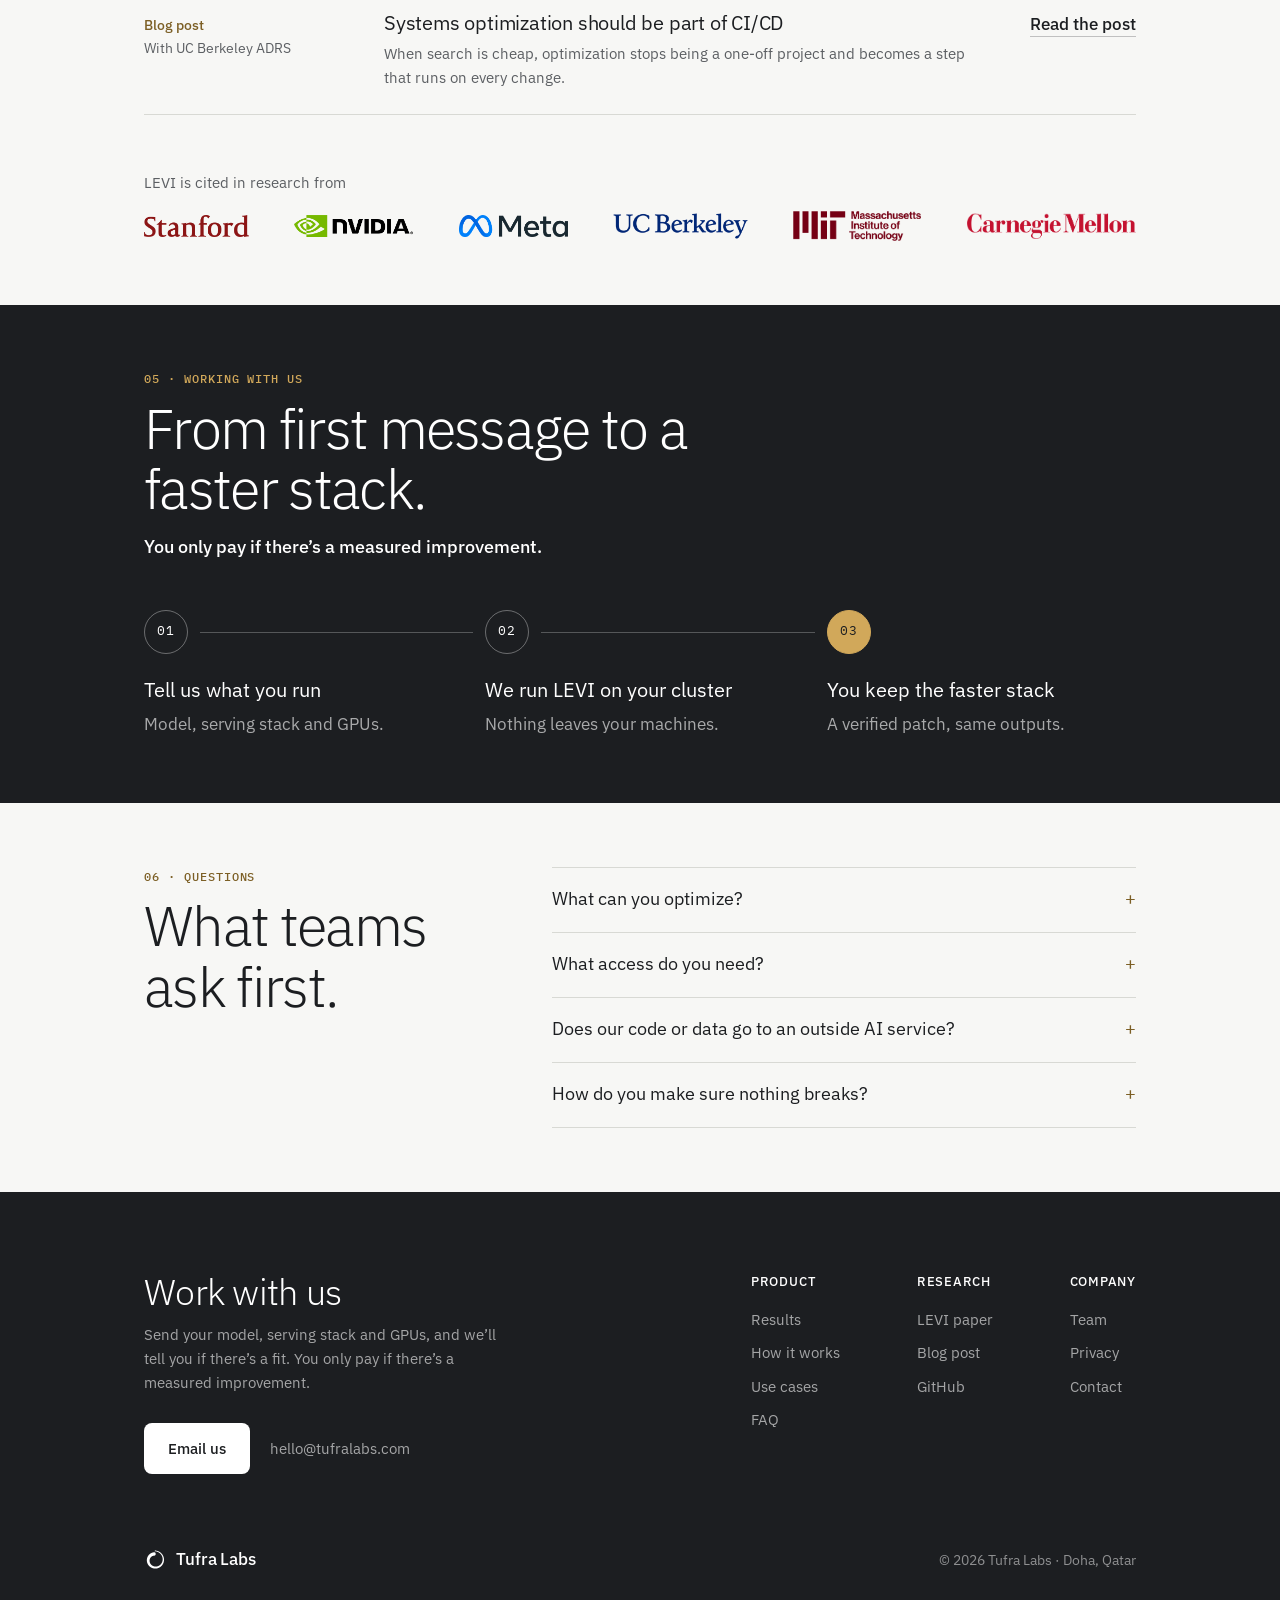
==== commit 6fcae0c7: "Mobile header fix, new step icon, dark Working with us - Keep the wordmark on one line on narrow pho" ====
--- a/index.html
+++ b/index.html
@@ -39,7 +39,7 @@
   <link rel="preconnect" href="https://fonts.googleapis.com">
   <link rel="preconnect" href="https://fonts.gstatic.com" crossorigin>
   <link href="https://fonts.googleapis.com/css2?family=IBM+Plex+Mono:wght@400;500&family=IBM+Plex+Sans:wght@300;400;500&display=swap" rel="stylesheet">
-  <link rel="stylesheet" href="style.css?v=20261026.20">
+  <link rel="stylesheet" href="style.css?v=20261027.6">
 </head>
 <body class="home">
 
@@ -72,7 +72,7 @@
         <div class="fleet-grid" aria-hidden="true"><div class="fleet-track"></div></div>
         <figcaption>
           <span class="fleet-figure"><span class="before">Stock vLLM: 1,224 tok/s</span><span class="after">With Tufra Labs: 2,444 tok/s</span></span>
-          <span class="fleet-note">Qwen3.8-27B on one H100, every user above 50 tok/s</span>
+          <span class="fleet-note">Qwen3.8-27B on one H100, every user above 50&nbsp;tok/s</span>
         </figcaption>
       </figure>
     </section>
@@ -117,7 +117,7 @@
                   <p class="pane-foot">2,444 tok/s total</p>
                 </div>
               </div>
-              <figcaption>One H100 SXM &middot; vLLM 0.31, FP8, against stock defaults &middot; reasoning on, chat and search prompts up to 12k tokens &middot; every user above 50 tok/s &middot; cost at $3 per GPU-hour &middot; outputs checked equivalent to stock</figcaption>
+              <figcaption>One H100 SXM&nbsp;&middot; vLLM 0.31, FP8, against stock defaults&nbsp;&middot; reasoning on, chat and search prompts up to 12k tokens&nbsp;&middot; every user above 50&nbsp;tok/s&nbsp;&middot; cost at $3 per GPU-&#8288;hour&nbsp;&middot; outputs checked equivalent to stock</figcaption>
             </figure>
           </div>
 
@@ -141,7 +141,7 @@
                   <p class="pane-foot">1.3 s</p>
                 </div>
               </div>
-              <figcaption>Simulated at the measured speeds &middot; single user, one H100 SXM &middot; vLLM 0.18 in BF16 on both sides, against the setup QCRI advertises &middot; outputs bit-&#8288;identical</figcaption>
+              <figcaption>Simulated at the measured speeds&nbsp;&middot; single user, one H100 SXM&nbsp;&middot; vLLM 0.18 in BF16 on both sides, against the setup QCRI advertises&nbsp;&middot; outputs bit-&#8288;identical</figcaption>
             </figure>
           </div>
         </div>
@@ -171,13 +171,12 @@
           </li>
           <li class="step-card reveal">
             <svg class="step-icon" viewBox="0 0 64 64" aria-hidden="true">
-              <path d="M6 40 H18"/>
-              <path d="M18 40 C26 40 26 18 34 18"/>
-              <path d="M18 40 C26 40 26 50 34 50 C41 50 41 56 48 56"/>
-              <path class="hot" d="M18 40 C26 40 26 30 34 30 C45 30 45 22 56 22"/>
-              <circle class="dot" cx="34" cy="18" r="2.2"/>
-              <circle class="dot" cx="48" cy="56" r="2.2"/>
-              <circle class="on" cx="56" cy="22" r="3"/>
+              <path class="dim" d="M18 53 H29 M32 39 H43 M46 25 H53.5"/>
+              <circle class="dim" cx="32" cy="53" r="3"/>
+              <circle class="dim" cx="46" cy="39" r="3"/>
+              <circle class="dim" cx="56.5" cy="25" r="3"/>
+              <path class="hot" d="M4 53 H18 V39 H32 V25 H46 V11 H50.5"/>
+              <circle class="on" cx="54" cy="11" r="3.5"/>
             </svg>
             <p class="step-num">02</p>
             <h3>LEVI evolves your stack</h3>
@@ -277,17 +276,17 @@
           <li>
             <p class="step-num">01</p>
             <h3>Tell us what you run</h3>
-            <p>Send your model, serving stack and GPUs, and we&rsquo;ll tell you if there&rsquo;s a fit.</p>
+            <p>Model, serving stack and GPUs.</p>
           </li>
           <li>
             <p class="step-num">02</p>
             <h3>We run LEVI on your cluster</h3>
-            <p>Your models, code and data stay on your machines the whole time.</p>
+            <p>Nothing leaves your machines.</p>
           </li>
           <li>
             <p class="step-num">03</p>
             <h3>You keep the faster stack</h3>
-            <p>We hand over every change as a patch, verified to give the same outputs. It&rsquo;s yours to keep.</p>
+            <p>A verified patch, same outputs.</p>
           </li>
         </ol>
       </div>
--- a/style.css
+++ b/style.css
@@ -49,7 +49,7 @@
 
 h3 { font-size: 1.0625rem; font-weight: 500; }
 
-p { margin: 0; }
+p { margin: 0; text-wrap: pretty; }
 
 /* Header: a white bar floating over the page, set in from the edges; its shadow
    deepens once the page scrolls. */
@@ -93,6 +93,7 @@
   font-size: 1.25rem;
   letter-spacing: -0.01em;
   text-decoration: none;
+  white-space: nowrap;
 }
 
 .wordmark .mark { width: 1.625rem; height: 1.625rem; }
@@ -135,6 +136,7 @@
   justify-content: center;
   align-items: center;
   gap: 6px;
+  flex-shrink: 0;
   width: 2.5rem;
   height: 2.5rem;
   margin-right: -0.5rem;
@@ -292,7 +294,7 @@
 .fleet .after { opacity: 0; color: var(--brass-light); }
 .fleet.done .before { opacity: 0; }
 .fleet.done .after { opacity: 1; }
-.fleet-note { display: block; margin-top: 0.35rem; }
+.fleet-note { display: block; margin-top: 0.35rem; text-wrap: balance; }
 
 /* Sections open with a small brass label, then a real headline. Results and
    Use cases sit on the paper, with How it works on dark between them. */
@@ -423,7 +425,7 @@
 .step-icon * { fill: none; stroke: rgb(255 255 255 / 0.8); stroke-width: 1.5; stroke-linecap: round; stroke-linejoin: round; }
 .step-icon .on { fill: var(--brass-light); stroke: var(--brass-light); }
 .step-icon .hot { stroke: var(--brass-light); }
-.step-icon .dot { fill: rgb(255 255 255 / 0.55); stroke: none; }
+.step-icon .dim { stroke: rgb(255 255 255 / 0.45); }
 
 .step-num { font-size: 0.75rem; letter-spacing: 0.08em; color: var(--brass-light); }
 .step-card h3 { margin-top: 0.5rem; font-size: 1.25rem; font-weight: 400; }
@@ -612,41 +614,52 @@
 .logos img[alt="UC Berkeley"], .logos img[alt="Carnegie Mellon University"] { height: 26px; }
 .logos img[alt="MIT"] { height: 30px; }
 
-/* Working with us: three steps from first message to a faster stack, as white
-   cards with an arrow between them, and the payment promise above them. */
-
-.engage .promise { color: var(--ink); font-size: 1.125rem; font-weight: 500; }
+/* Working with us, on dark like How it works: three steps from first message
+   to a faster stack, as a timeline of numbered circles joined by a line, with
+   the payment promise above. The last circle is filled brass: it's the outcome. */
+
+.engage { background: var(--ink); color: #fff; }
+.engage .eyebrow { color: var(--brass-light); }
+.engage .promise { color: #fff; font-size: 1.125rem; font-weight: 500; }
 
 .engage-steps {
+  --dot: 2.75rem;
+  --step-gap: 2rem;
   display: grid;
   grid-template-columns: repeat(3, 1fr);
-  gap: 1.25rem;
+  gap: var(--step-gap);
   margin: 0;
   padding: 0;
   list-style: none;
 }
 
-.engage-steps li {
-  position: relative;
-  padding: clamp(1.5rem, 3vw, 2rem);
-  background: #fff;
-  border-radius: 12px;
-}
-
-.engage-steps .step-num { color: var(--accent); }
-.engage-steps h3 { margin-top: 0.5rem; font-size: 1.25rem; font-weight: 400; }
-.engage-steps li p:last-child { margin-top: 0.5rem; color: var(--muted); }
-
-/* An arrow in the gap after each step but the last. */
+.engage-steps li { position: relative; }
+
+.engage-steps .step-num {
+  display: grid;
+  place-items: center;
+  width: var(--dot);
+  height: var(--dot);
+  border: 1px solid rgb(255 255 255 / 0.35);
+  border-radius: 50%;
+  font-size: 0.8125rem;
+  color: #fff;
+}
+
+.engage-steps li:last-child .step-num { background: var(--brass-light); border-color: var(--brass-light); color: var(--ink); }
+
+.engage-steps h3 { margin-top: 1.25rem; font-size: 1.25rem; font-weight: 400; }
+.engage-steps li p:last-child { margin-top: 0.35rem; color: rgb(255 255 255 / 0.62); }
+
+/* The line from each circle to the next. */
 .engage-steps li:not(:last-child)::after {
-  content: "\2192";
+  content: "";
   position: absolute;
-  top: 50%;
-  right: -1.05rem;
-  translate: 0 -50%;
-  z-index: 1;
-  color: var(--muted);
-  font-size: 1rem;
+  top: calc(var(--dot) / 2);
+  left: calc(var(--dot) + 0.75rem);
+  right: calc(0.75rem - var(--step-gap));
+  height: 1px;
+  background: rgb(255 255 255 / 0.25);
 }
 
 /* Questions: the title on the left, and on the right each question as a row
@@ -764,12 +777,16 @@
 
 .cards {
   display: grid;
-  grid-template-columns: repeat(auto-fit, minmax(17rem, 1fr));
+  grid-template-columns: repeat(3, 1fr);
   gap: 1.25rem;
   margin: 0;
   padding: 0;
   list-style: none;
 }
+
+/* The coming-soon card is last in the page; it leads the row of three on a
+   computer, and drops to the end once the cards stack. */
+.card.upcoming { order: -1; }
 
 .card {
   display: flex;
@@ -845,7 +862,7 @@
 
 .member { padding: clamp(1.5rem, 3vw, 2.25rem); background: #fff; border-radius: 8px; }
 
-.member img { width: 112px; height: 112px; border-radius: 50%; object-fit: cover; filter: grayscale(1); }
+.member img { width: 112px; height: 112px; border-radius: 50%; object-fit: cover; }
 
 .member h2 {
   margin: 1.25rem 0 0;
@@ -941,6 +958,11 @@
 
 .footer-base .wordmark { color: #fff; font-size: 1.0625rem; }
 .footer-base .mark { width: 1.375rem; height: 1.375rem; }
+
+@media (max-width: 960px) {
+  .cards { grid-template-columns: repeat(2, 1fr); }
+  .card.upcoming { order: 0; }
+}
 
 /* Header collapses to a menu button before the links run out of room. */
 
@@ -971,11 +993,16 @@
   .footer-main { grid-template-columns: 1fr 1fr; }
   .footer-cta { grid-column: 1 / -1; }
   .research-list li { grid-template-columns: 1fr; }
+  .cards { grid-template-columns: 1fr; }
   .members { grid-template-columns: 1fr; }
   .faq .wrap { grid-template-columns: 1fr; }
   .use-list { grid-template-columns: 1fr; }
   .steps, .engage-steps { grid-template-columns: 1fr; }
-  .engage-steps li:not(:last-child)::after { content: "\2193"; top: auto; bottom: -1.15rem; right: 50%; translate: 50% 0; }
+  .engage-steps { --step-gap: 1.75rem; }
+  .engage-steps li { display: grid; grid-template-columns: var(--dot) 1fr; column-gap: 1rem; }
+  .engage-steps .step-num { grid-row: span 2; }
+  .engage-steps h3 { margin-top: 0.5rem; }
+  .engage-steps li:not(:last-child)::after { top: calc(var(--dot) + 0.5rem); bottom: calc(0.5rem - var(--step-gap)); left: calc(var(--dot) / 2); right: auto; width: 1px; height: auto; }
   .result { grid-template-columns: 1fr; gap: 2rem; }
   .race .panes { grid-template-columns: 1fr; }
   .logos { grid-template-columns: repeat(2, max-content); gap: 1.25rem 2rem; }
@@ -985,6 +1012,21 @@
   .cited-band .logos { grid-template-columns: repeat(2, max-content); }
 }
 
+/* Narrow phones: a smaller wordmark and button keep the header on one line,
+   and on the narrowest the button gives way to the menu. */
+
+@media (max-width: 400px) {
+  .nav { gap: 0.625rem; padding-inline: 0.875rem 0.625rem; }
+  .nav .wordmark { gap: 0.5rem; font-size: 1.125rem; }
+  .nav .mark { width: 1.375rem; height: 1.375rem; }
+  .nav-cta { padding: 0.5rem 0.85rem; font-size: 0.875rem; }
+}
+
+@media (max-width: 340px) {
+  .nav-cta { display: none; }
+  .menu-toggle { margin-left: auto; }
+}
+
 @media (prefers-reduced-motion: reduce) {
   html { scroll-behavior: auto; }
   .fleet-grid i, .fleet figcaption span { transition: none; }
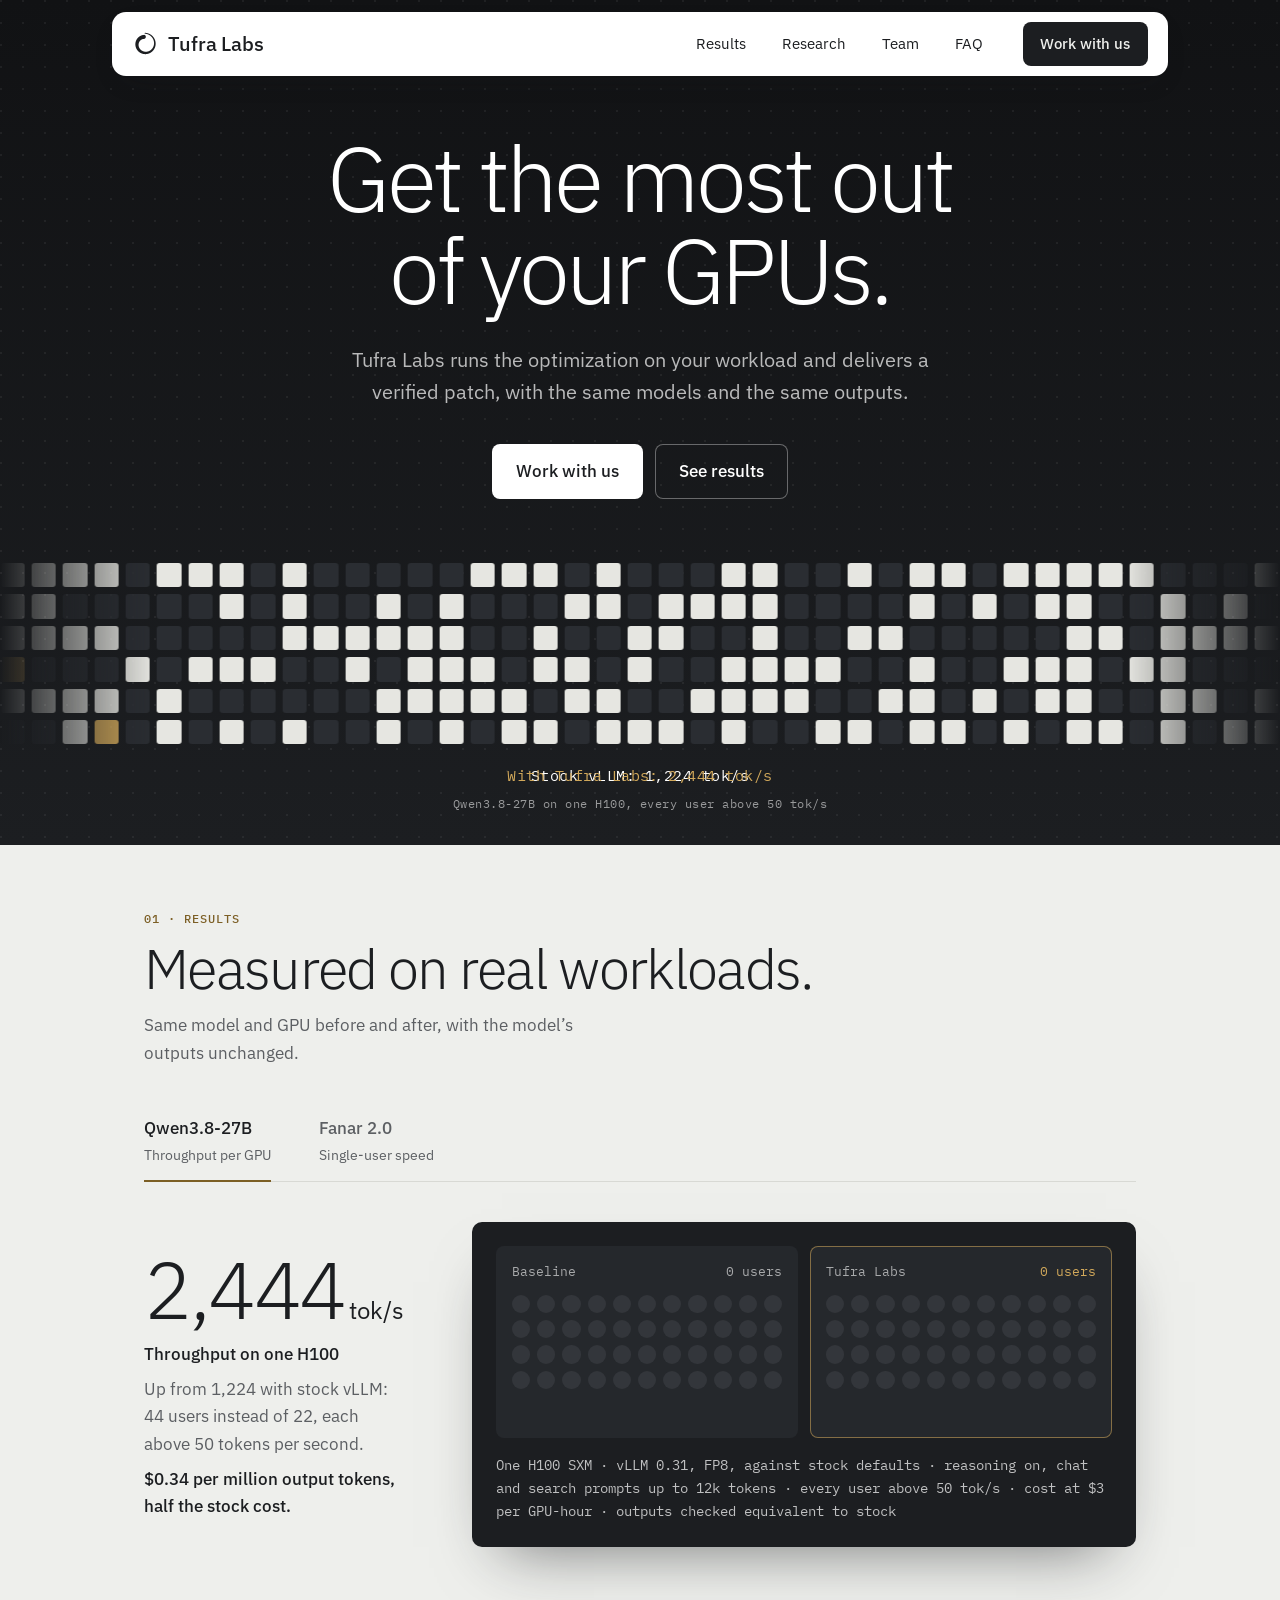
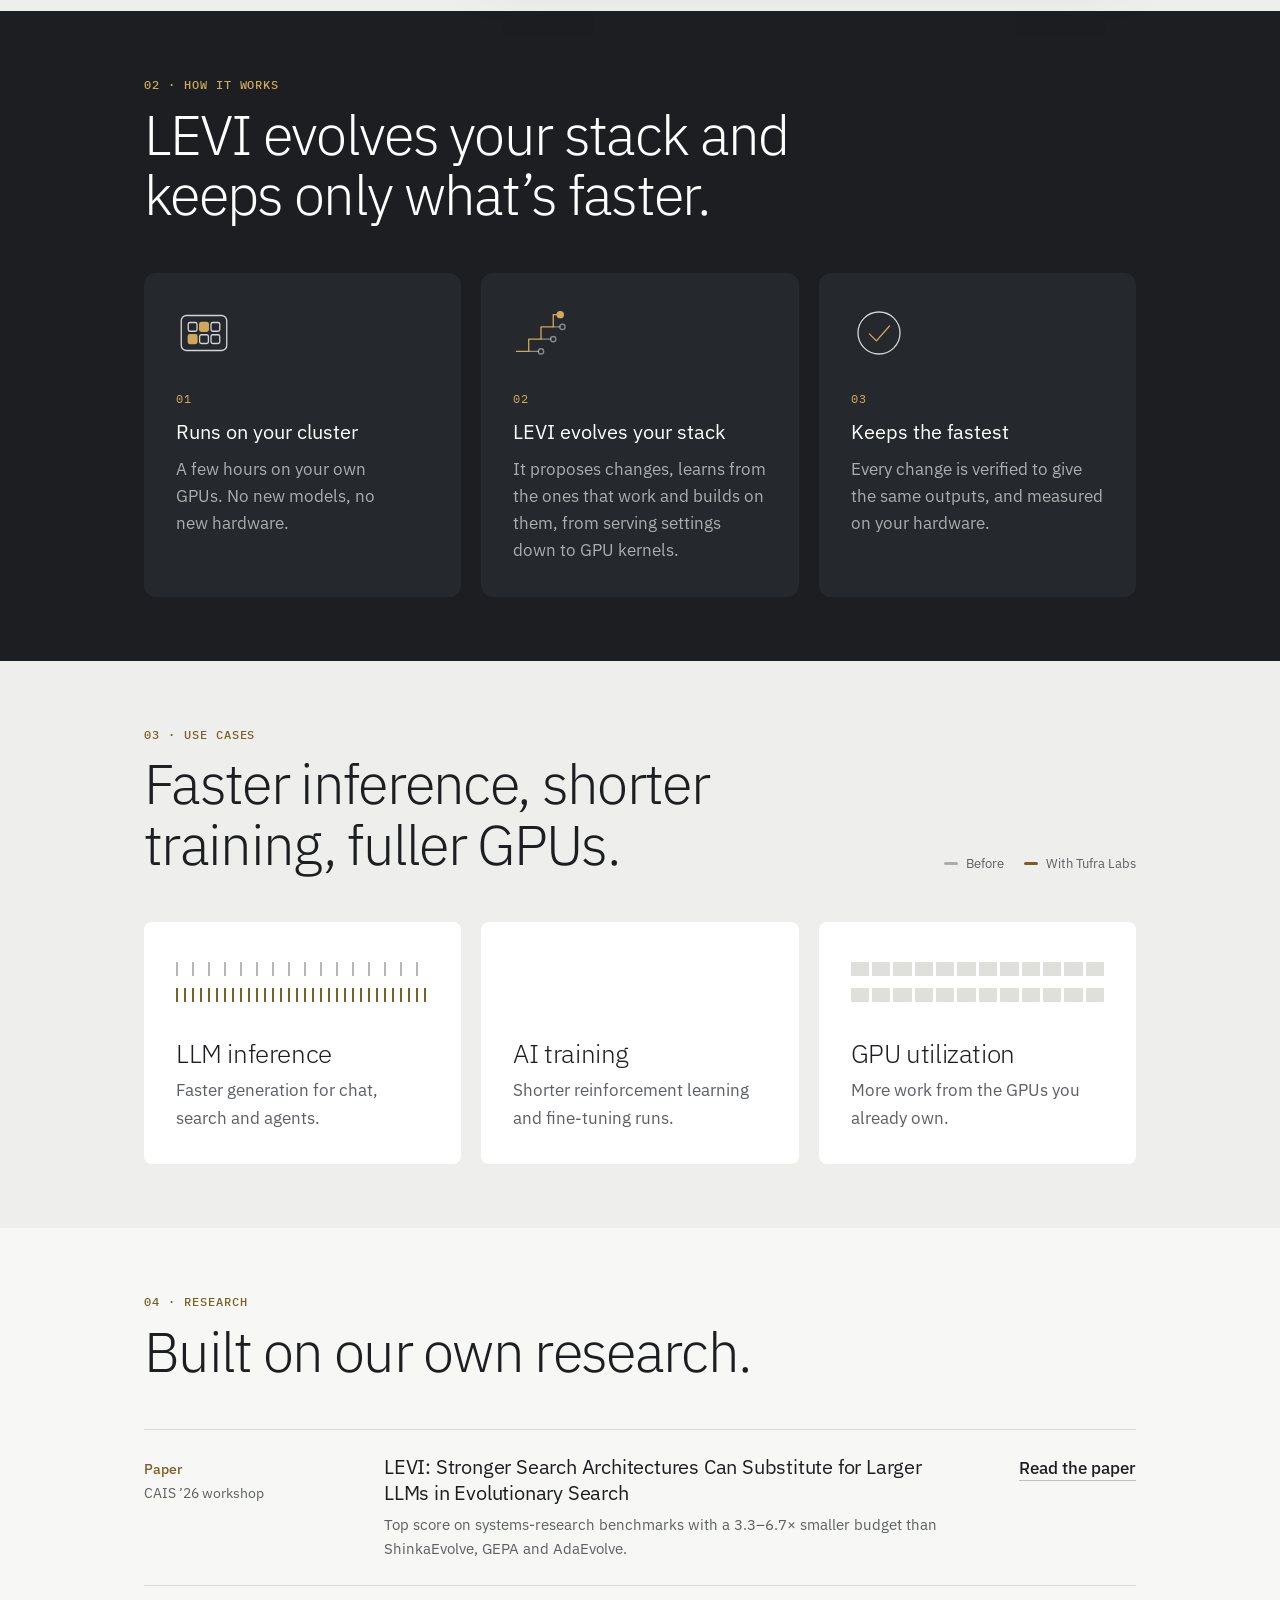
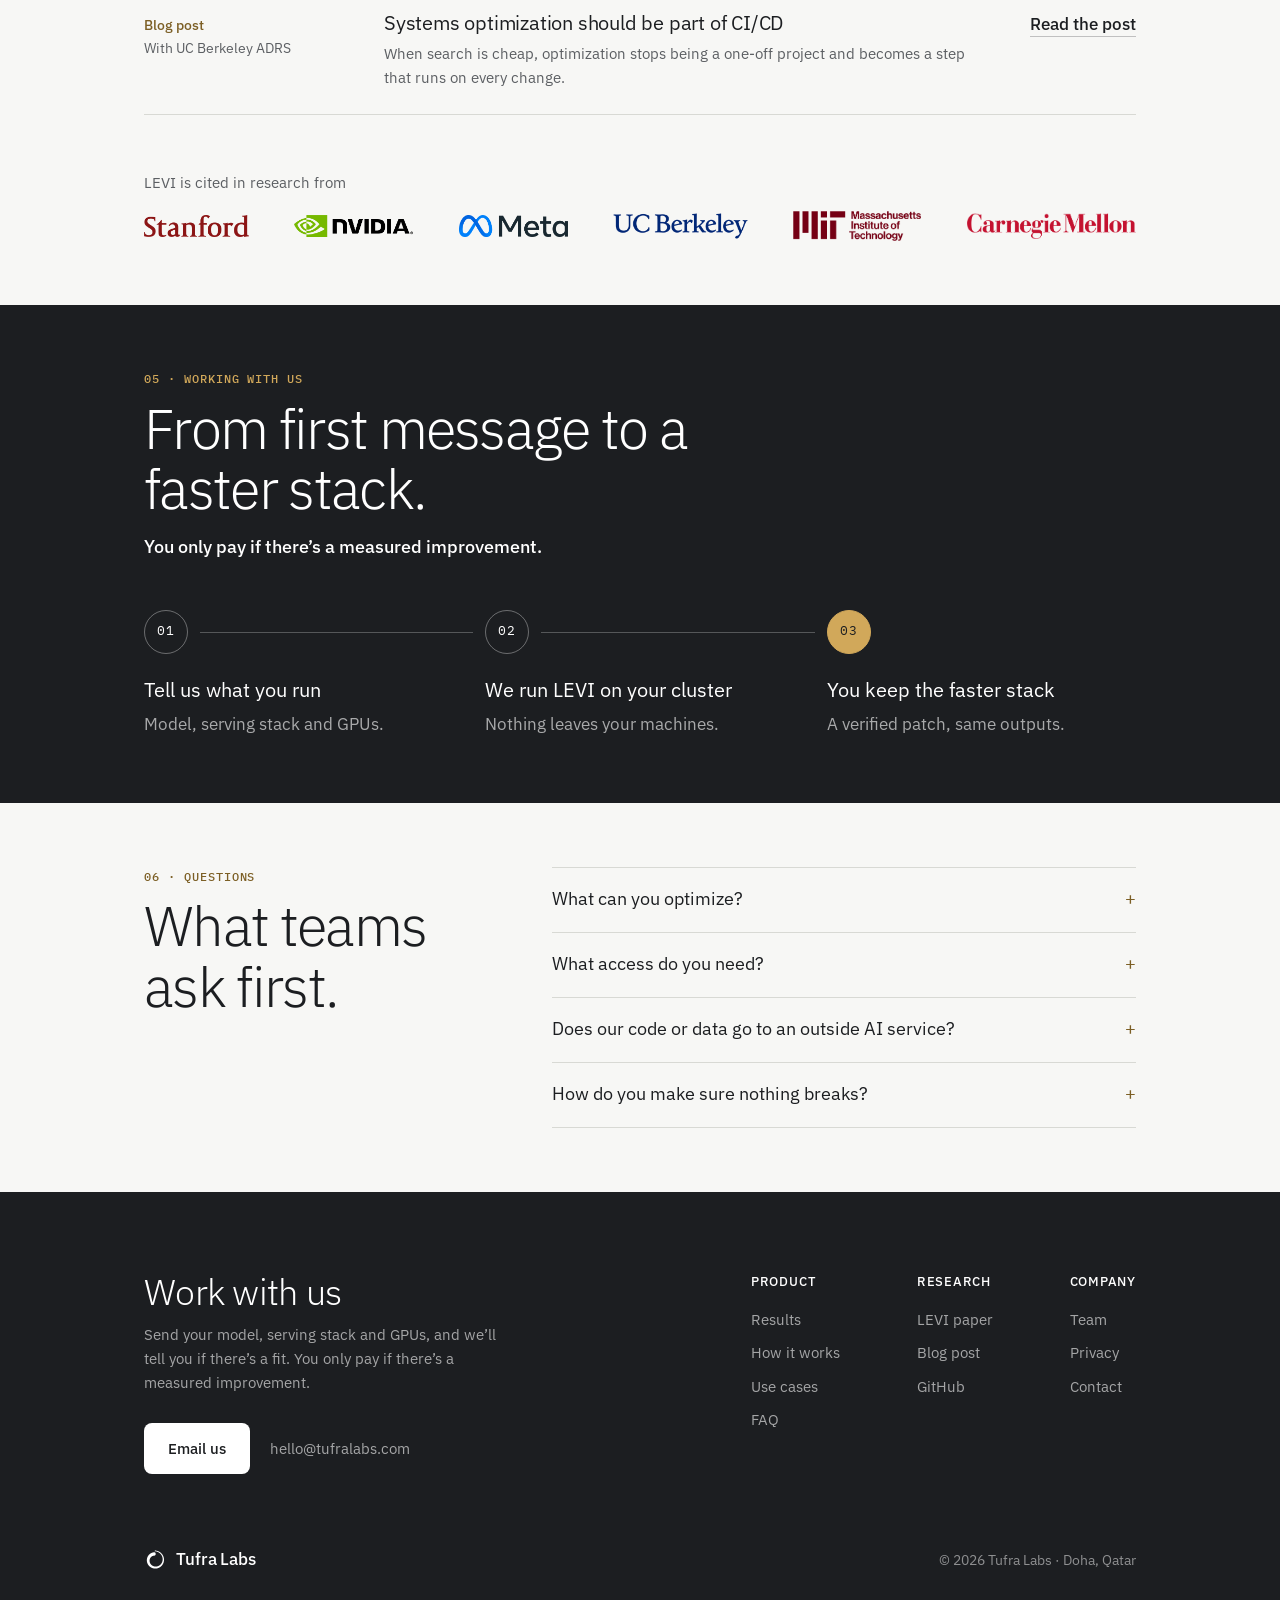
==== commit 90b6fa72: "Point canonical and link-preview URLs at tufralabs.com Co-Authored-By: Claude Opus 5.5 <noreply@anth" ====
--- a/index.html
+++ b/index.html
@@ -10,9 +10,9 @@
 
   <!-- Link previews (LinkedIn, Slack, WhatsApp, X) need absolute URLs:
        update these four if the site moves to its own domain. -->
-  <link rel="canonical" href="https://aichemy-qatar.github.io/">
-  <meta property="og:url" content="https://aichemy-qatar.github.io/">
-  <meta property="og:image" content="https://aichemy-qatar.github.io/assets/og.png">
+  <link rel="canonical" href="https://tufralabs.com/">
+  <meta property="og:url" content="https://tufralabs.com/">
+  <meta property="og:image" content="https://tufralabs.com/assets/og.png">
   <meta property="og:type" content="website">
   <meta property="og:site_name" content="Tufra Labs">
   <meta property="og:title" content="Tufra Labs &ndash; Get the most out of your GPUs">
@@ -26,8 +26,8 @@
       "@context": "https://schema.org",
       "@type": "Organization",
       "name": "Tufra Labs",
-      "url": "https://aichemy-qatar.github.io/",
-      "logo": "https://aichemy-qatar.github.io/apple-touch-icon.png",
+      "url": "https://tufralabs.com/",
+      "logo": "https://tufralabs.com/apple-touch-icon.png",
       "email": "hello@tufralabs.com",
       "address": { "@type": "PostalAddress", "addressLocality": "Doha", "addressCountry": "QA" }
     }
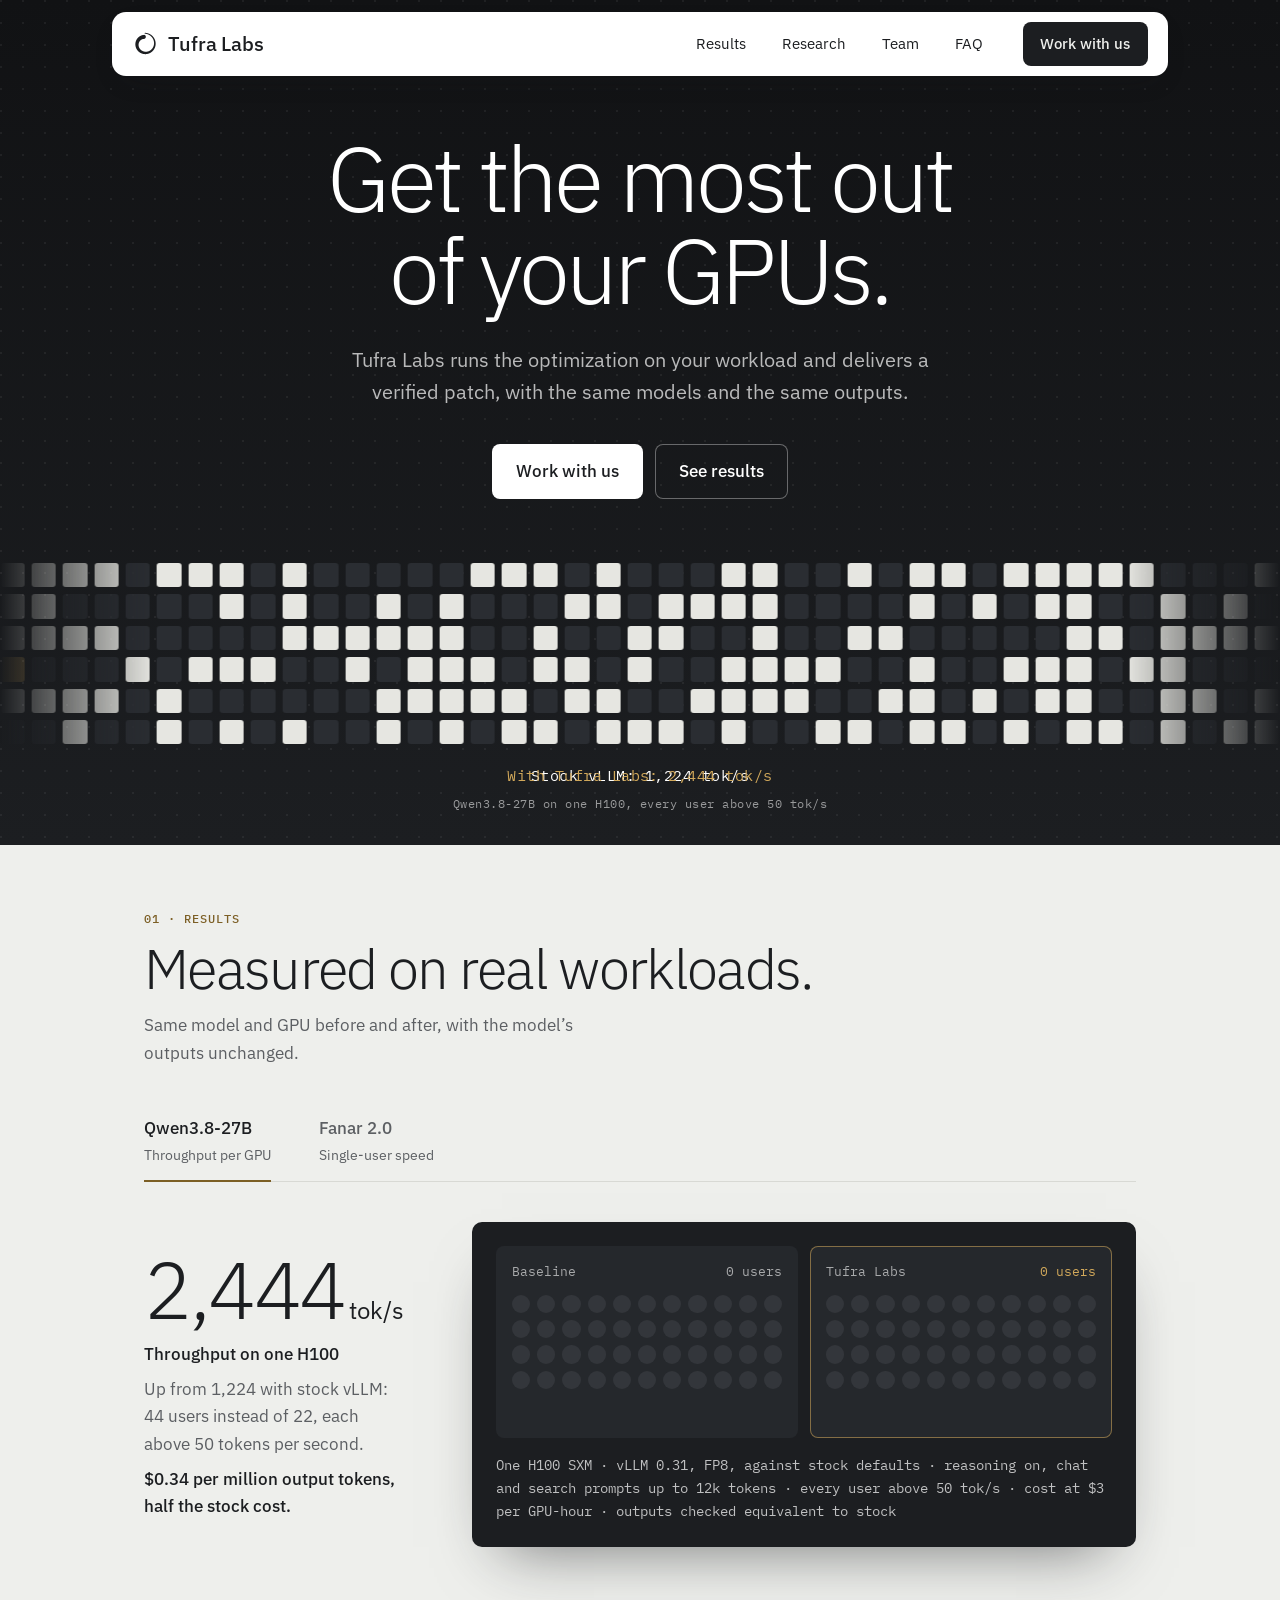
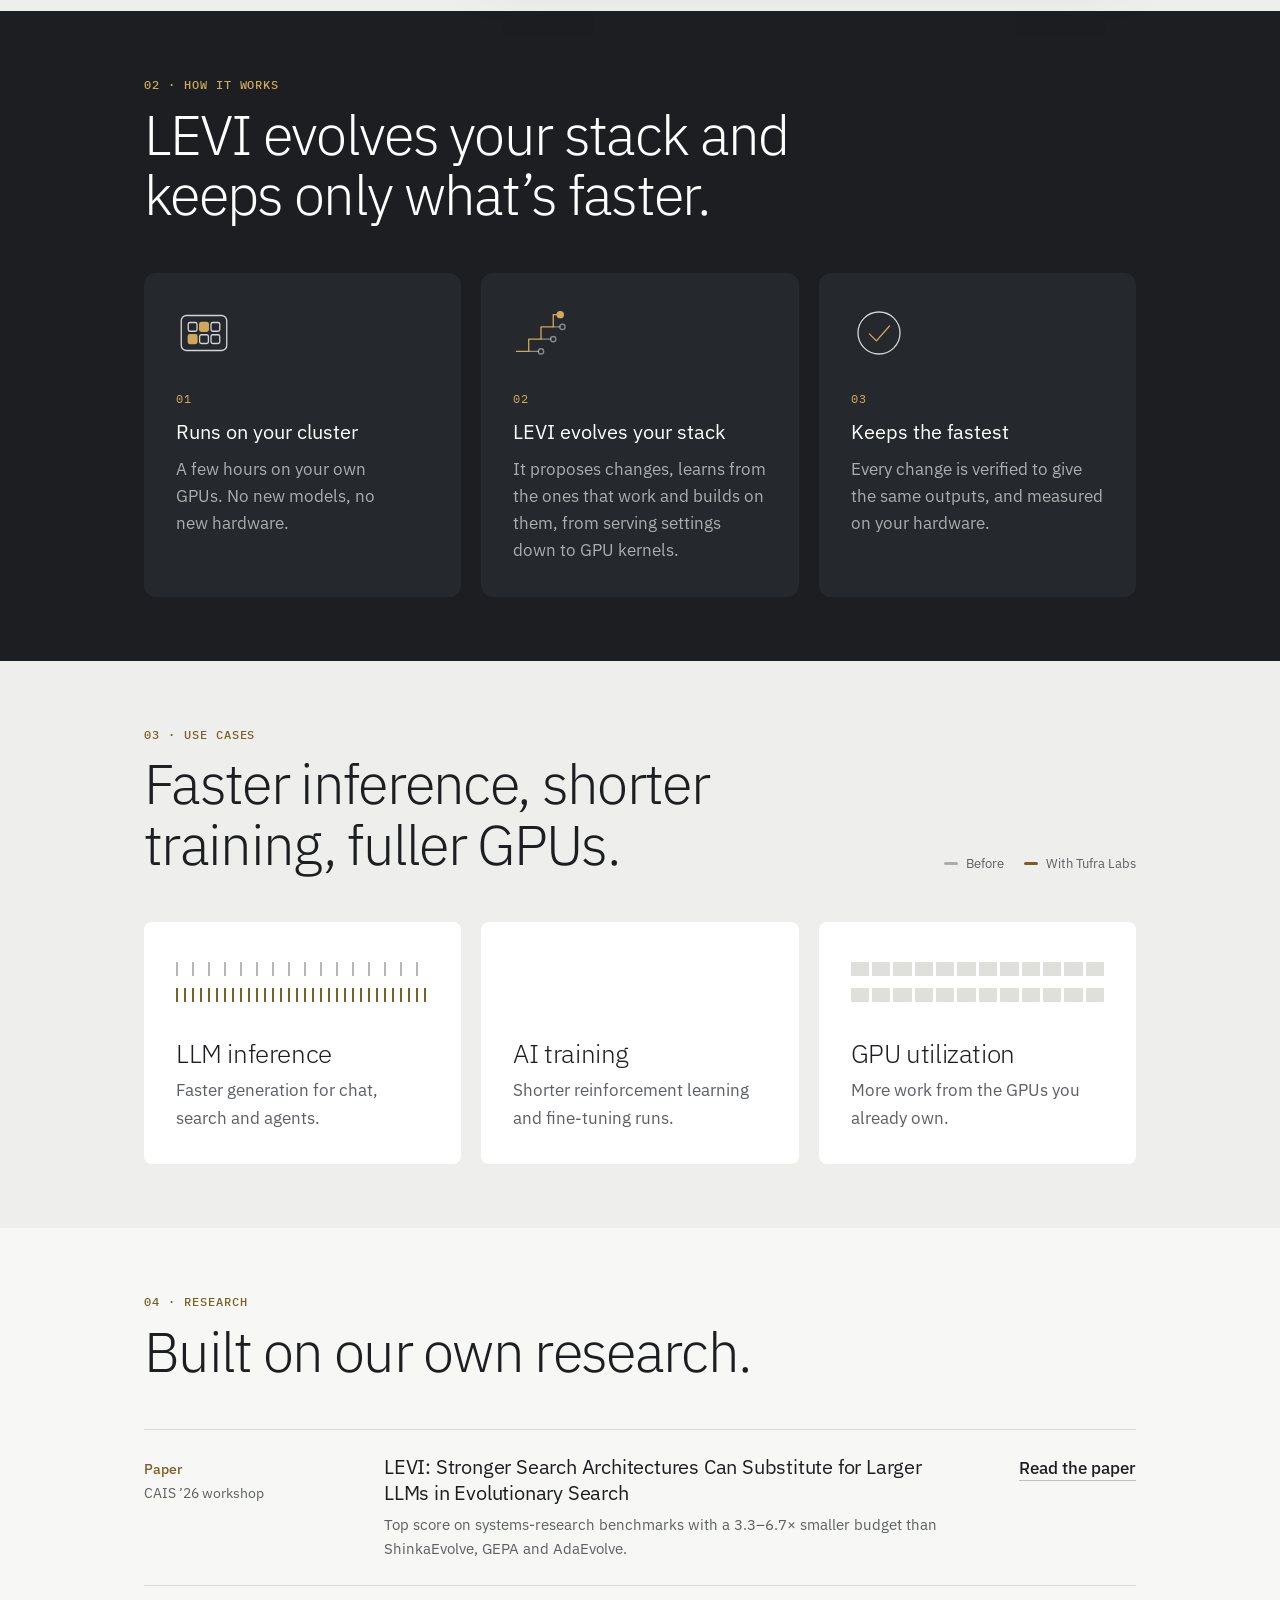
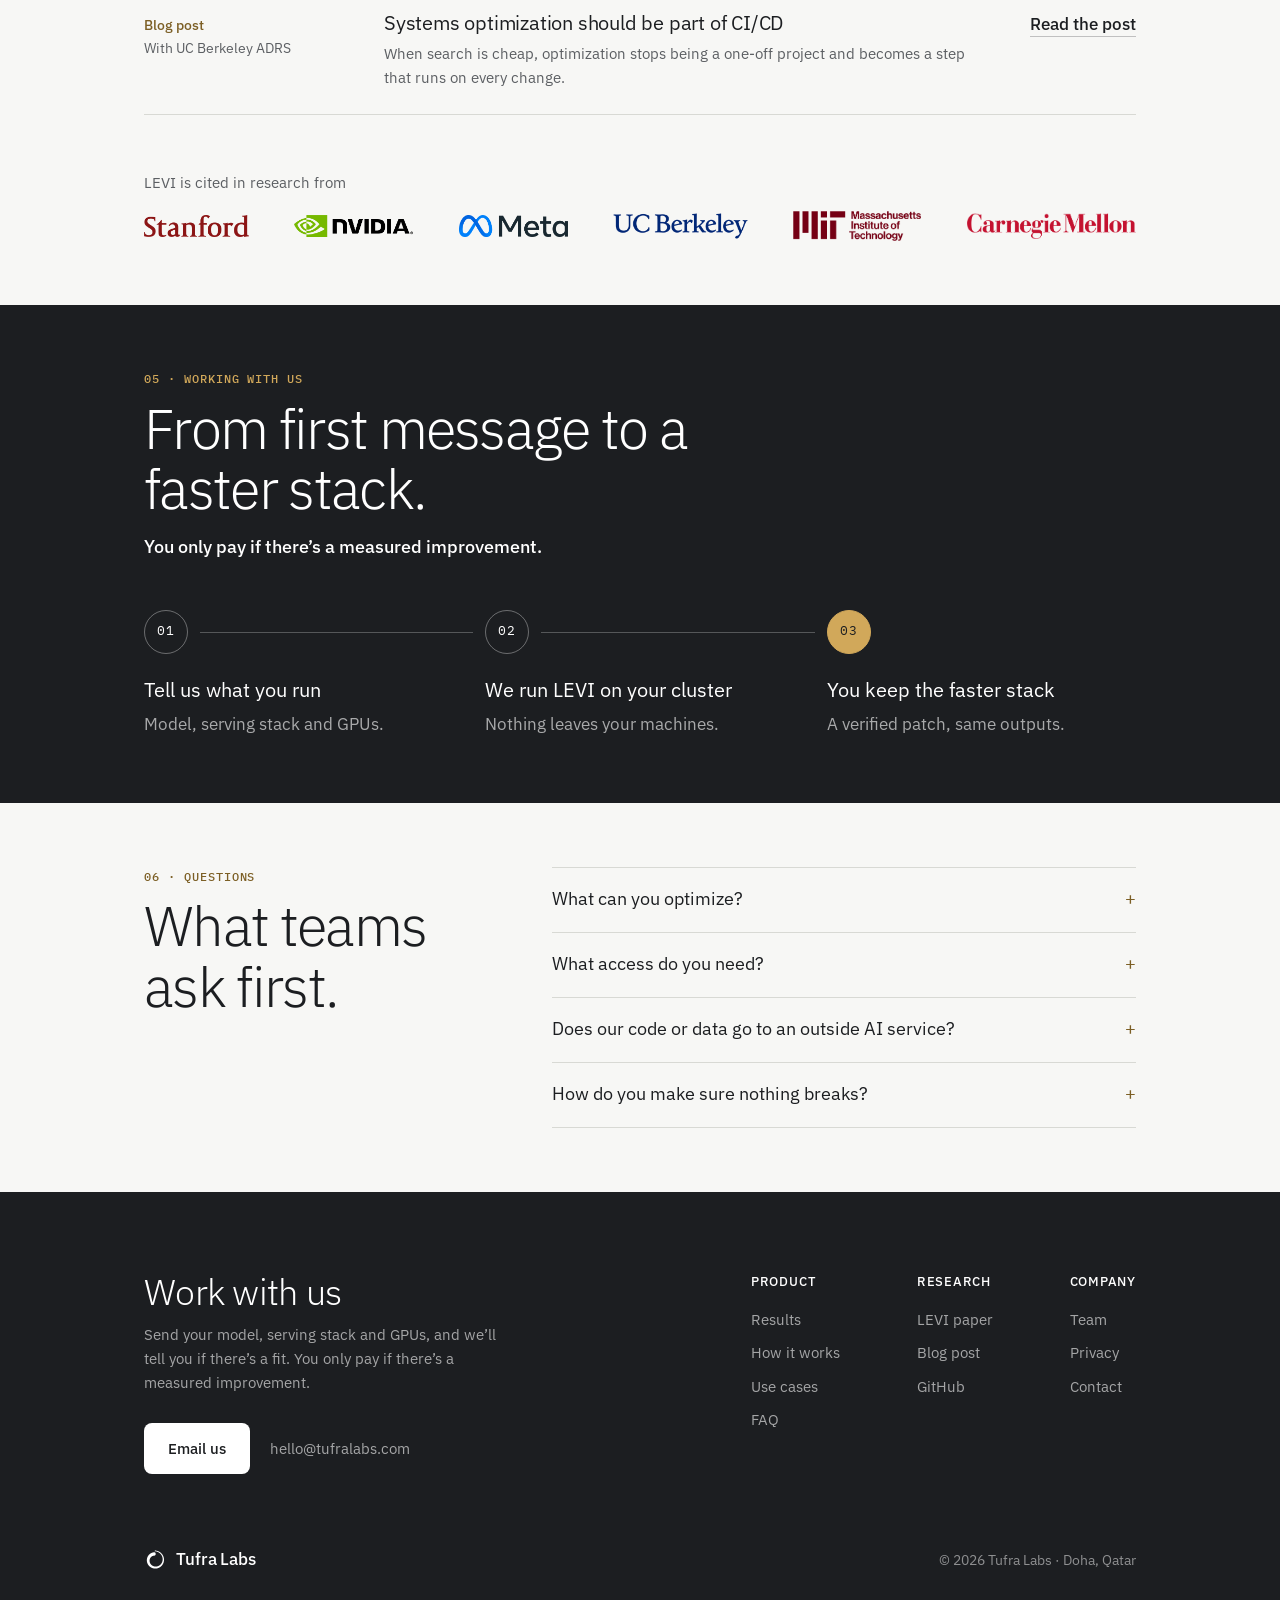
==== commit b15d004c: "Phone layout: slim header, compact sections, swipeable use cases Phones (720px and below) get their " ====
--- a/index.html
+++ b/index.html
@@ -39,7 +39,7 @@
   <link rel="preconnect" href="https://fonts.googleapis.com">
   <link rel="preconnect" href="https://fonts.gstatic.com" crossorigin>
   <link href="https://fonts.googleapis.com/css2?family=IBM+Plex+Mono:wght@400;500&family=IBM+Plex+Sans:wght@300;400;500&display=swap" rel="stylesheet">
-  <link rel="stylesheet" href="style.css?v=20261027.6">
+  <link rel="stylesheet" href="style.css?v=20261028.1">
 </head>
 <body class="home">
 
@@ -117,7 +117,10 @@
                   <p class="pane-foot">2,444 tok/s total</p>
                 </div>
               </div>
-              <figcaption>One H100 SXM&nbsp;&middot; vLLM 0.31, FP8, against stock defaults&nbsp;&middot; reasoning on, chat and search prompts up to 12k tokens&nbsp;&middot; every user above 50&nbsp;tok/s&nbsp;&middot; cost at $3 per GPU-&#8288;hour&nbsp;&middot; outputs checked equivalent to stock</figcaption>
+              <figcaption class="method">
+                <button type="button" class="method-toggle" aria-expanded="false" aria-controls="method-qwen">How we measured</button>
+                <span class="method-text" id="method-qwen">One H100 SXM&nbsp;&middot; vLLM 0.31, FP8, against stock defaults&nbsp;&middot; reasoning on, chat and search prompts up to 12k tokens&nbsp;&middot; every user above 50&nbsp;tok/s&nbsp;&middot; cost at $3 per GPU-&#8288;hour&nbsp;&middot; outputs checked equivalent to stock</span>
+              </figcaption>
             </figure>
           </div>
 
@@ -141,7 +144,10 @@
                   <p class="pane-foot">1.3 s</p>
                 </div>
               </div>
-              <figcaption>Simulated at the measured speeds&nbsp;&middot; single user, one H100 SXM&nbsp;&middot; vLLM 0.18 in BF16 on both sides, against the setup QCRI advertises&nbsp;&middot; outputs bit-&#8288;identical</figcaption>
+              <figcaption class="method">
+                <button type="button" class="method-toggle" aria-expanded="false" aria-controls="method-fanar">How we measured</button>
+                <span class="method-text" id="method-fanar">Simulated at the measured speeds&nbsp;&middot; single user, one H100 SXM&nbsp;&middot; vLLM 0.18 in BF16 on both sides, against the setup QCRI advertises&nbsp;&middot; outputs bit-&#8288;identical</span>
+              </figcaption>
             </figure>
           </div>
         </div>
@@ -592,6 +598,11 @@
       });
     });
 
+    // On a phone, how each demo was measured opens from a button under it.
+    document.querySelectorAll('.method-toggle').forEach(button => button.addEventListener('click', () => {
+      button.setAttribute('aria-expanded', button.parentElement.classList.toggle('open'));
+    }));
+
     // Results, Fanar 2.0: one answer streams into both panes at the measured
     // speeds (46.2 and 84.3 tokens/s, counting a word as 1.3 tokens), and each
     // pane's timer stops when its answer is done. A hidden copy of the full
@@ -600,18 +611,24 @@
     const answer = race.querySelector('.pane-text').textContent;
     const words = answer.match(/\s*\S+/g);
     const lanes = [...race.querySelectorAll('.pane')].map(pane => {
-      const ghost = pane.querySelector('.pane-body').appendChild(document.createElement('p'));
+      const body = pane.querySelector('.pane-body');
+      const ghost = body.appendChild(document.createElement('p'));
       ghost.className = 'ghost';
       ghost.textContent = answer;
       return {
+        body,
         text: pane.querySelector('.pane-text'),
         time: pane.querySelector('.pane-foot'),
         ms: words.length * 1.3 / +pane.dataset.tps * 1000,
       };
     });
+    // On a phone each pane is only a few lines tall, so it keeps the newest
+    // line in view and fades out the lines that have scrolled past.
     const showLane = (lane, t) => {
       lane.text.textContent = words.slice(0, Math.round(t * words.length)).join('');
       lane.time.textContent = (t * lane.ms / 1000).toFixed(1) + ' s';
+      lane.body.scrollTop = lane.body.scrollHeight;
+      lane.body.classList.toggle('scrolled', lane.body.scrollTop > 0);
     };
     let raceFrame;
     const runRace = () => {
--- a/style.css
+++ b/style.css
@@ -529,6 +529,9 @@
 .pane.levi .pane-head span:last-child { color: var(--brass-light); }
 
 .demo figcaption { margin-top: 1rem; font-size: 0.875rem; line-height: 1.65; color: rgb(255 255 255 / 0.72); text-wrap: pretty; }
+
+/* How each demo was measured. On a phone the notes fold away behind this button. */
+.method-toggle { display: none; }
 
 /* Fanar: the answer streams in over a hidden full copy, so the pane never jumps. */
 
@@ -987,39 +990,159 @@
   .nav-links a { padding-block: 0.75rem; font-size: 1.125rem; }
 }
 
-/* Small screens */
+/* Phones: built for the screen rather than shrunk from the desktop. The header
+   is a slim bar across the top, like an app's; type steps down; and each
+   section keeps what reads at a glance. The demos' notes fold away, How it
+   works is one grouped list, and the use cases swipe sideways. */
 
 @media (max-width: 720px) {
-  .footer-main { grid-template-columns: 1fr 1fr; }
-  .footer-cta { grid-column: 1 / -1; }
-  .research-list li { grid-template-columns: 1fr; }
-  .cards { grid-template-columns: 1fr; }
-  .members { grid-template-columns: 1fr; }
-  .faq .wrap { grid-template-columns: 1fr; }
-  .use-list { grid-template-columns: 1fr; }
-  .steps, .engage-steps { grid-template-columns: 1fr; }
-  .engage-steps { --step-gap: 1.75rem; }
-  .engage-steps li { display: grid; grid-template-columns: var(--dot) 1fr; column-gap: 1rem; }
-  .engage-steps .step-num { grid-row: span 2; }
-  .engage-steps h3 { margin-top: 0.5rem; }
-  .engage-steps li:not(:last-child)::after { top: calc(var(--dot) + 0.5rem); bottom: calc(0.5rem - var(--step-gap)); left: calc(var(--dot) / 2); right: auto; width: 1px; height: auto; }
-  .result { grid-template-columns: 1fr; gap: 2rem; }
-  .race .panes { grid-template-columns: 1fr; }
+  html { scroll-padding-top: 4.5rem; }
+  body { font-size: 1rem; line-height: 1.55; }
+
+  .site-header { padding-top: 0; }
+  .home .site-header { margin-bottom: -3.5rem; }
+  .nav { width: 100%; height: 3.5rem; padding-inline: var(--gutter); border-radius: 0; box-shadow: 0 1px 0 rgb(28 30 33 / 0.08); }
+  .site-header.scrolled .nav { box-shadow: 0 1px 0 rgb(28 30 33 / 0.08), 0 12px 24px -18px rgb(28 30 33 / 0.45); }
+  .nav-cta { padding: 0.5rem 0.9rem; font-size: 0.875rem; }
+  .nav-links { top: 100%; padding: 0 var(--gutter) 0.5rem; border-top: 1px solid var(--rule); border-radius: 0 0 14px 14px; }
+  .nav-links a { padding-block: 0.85rem; }
+  .nav-links a + a { border-top: 1px solid var(--rule); }
+
+  .section-title { margin-bottom: 1.75rem; }
+  .section-title h2 { font-size: 1.875rem; line-height: 1.12; letter-spacing: -0.025em; text-wrap: balance; }
+  .section-title .sub { margin-top: 0.75rem; font-size: 0.9375rem; }
+
+  .button { padding-inline: 1.25rem; }
+  .hero-x { padding-top: 5.75rem; }
+  .hero-x .lede { margin-top: 1.25rem; font-size: 1.0625rem; }
+  .hero-x .actions { margin-top: 1.75rem; }
+  .fleet { margin-top: 2.25rem; }
+
+  /* Results: the number, the cost and the demo. The demo shows the before and
+     after, so the sentence repeating them goes. */
+  .result-tabs { gap: 1rem; margin-bottom: 1.5rem; }
+  .result-tabs button { flex: 1; }
+  .result { grid-template-columns: 1fr; gap: 1.5rem; }
+  .what { margin-top: 0.6rem; }
+  .result .detail:not(.cost) { display: none; }
+  .result .cost { margin-top: 0.4rem; font-size: 0.9375rem; }
+  .pane { padding: 0.75rem; }
+  .pane-head { margin-bottom: 0.6rem; font-size: 0.75rem; }
+  .pane-foot { margin-top: 0.6rem; font-size: 0.75rem; }
+  .seats { gap: 4px; }
+
+  /* Fanar: the panes stack, each a few lines tall, and follow the newest line
+     as the answer streams in, like a chat. */
+  .race-prompt { margin-bottom: 0.75rem; font-size: 0.8125rem; }
+  .race .panes { grid-template-columns: 1fr; gap: 0.625rem; }
+  .race .pane-body { flex: none; height: calc(4 * 1.55em); overflow: hidden; }
+  .race .pane-body .ghost { display: none; }
+  .race .pane-body.scrolled { -webkit-mask-image: linear-gradient(transparent, #000 1.5em); mask-image: linear-gradient(transparent, #000 1.5em); }
+
+  .demo figcaption { margin-top: 0.875rem; padding-top: 0.75rem; border-top: 1px solid rgb(255 255 255 / 0.12); font-size: 0.8125rem; }
+  .js .method-toggle {
+    display: flex;
+    justify-content: space-between;
+    width: 100%;
+    padding: 0;
+    border: 0;
+    background: none;
+    font: inherit;
+    color: inherit;
+    cursor: pointer;
+  }
+  .method-toggle::after { content: "+" / ""; color: var(--brass-light); }
+  .method.open .method-toggle::after { content: "\2212" / ""; }
+  .js .method-text { display: block; margin-top: 0.5rem; }
+  .js .method:not(.open) .method-text { display: none; }
+
+  /* How it works: one dark panel of three rows, icon on the left, with a
+     hairline between rows that starts where the text does. */
+  .steps { grid-template-columns: 1fr; gap: 0; background: #25282c; border-radius: 12px; }
+  .step-card { display: grid; grid-template-columns: 2.5rem 1fr; column-gap: 1rem; padding: 1.25rem; background: none; border-radius: 0; }
+  .step-card + .step-card { background: linear-gradient(rgb(255 255 255 / 0.1) 0 0) top right / calc(100% - 4.75rem) 1px no-repeat; }
+  .step-card > :not(.step-icon) { grid-column: 2; }
+  .step-icon { grid-row: 1 / span 3; width: 2.5rem; height: 2.5rem; margin: 0.25rem 0 0; }
+  .step-icon * { stroke-width: 2; }
+  .step-card h3 { margin-top: 0.2rem; font-size: 1.125rem; }
+  .step-card p:last-child { margin-top: 0.25rem; font-size: 0.9375rem; }
+  .js .steps .reveal { transform: none; }
+
+  /* Use cases: cards that swipe sideways, the next one peeking in. */
+  .use-list {
+    display: flex;
+    gap: 0.75rem;
+    margin-inline: calc(-1 * var(--gutter));
+    padding-inline: var(--gutter);
+    overflow-x: auto;
+    overscroll-behavior-x: contain;
+    scroll-snap-type: x mandatory;
+    scroll-padding-inline: var(--gutter);
+    scrollbar-width: none;
+  }
+  .use-list::-webkit-scrollbar { display: none; }
+  .use { flex: 0 0 80%; padding: 1.25rem; scroll-snap-align: start; }
+  .js .use-list .reveal { transform: none; }
+  .viz { margin-bottom: 1.25rem; }
+  .use h3 { font-size: 1.25rem; }
+  .use p { font-size: 0.9375rem; }
+
+  /* Research: what it is, the title and where to read it. */
+  .research-list li { grid-template-columns: 1fr; gap: 0.35rem; padding-block: 1.25rem; }
+  .research-list .entry-meta { flex-direction: row; gap: 0.25rem 0.6rem; }
+  .research-list .entry-meta > * + *::before { content: "\00B7"; }
+  .research-list h3 { font-size: 1.125rem; line-height: 1.35; }
+  .research-list li p:not(.entry-meta) { display: none; }
+  .research-list .more { margin-top: 0.25rem; font-size: 0.9375rem; }
+
   .logos { grid-template-columns: repeat(2, max-content); gap: 1.25rem 2rem; }
   .logos img { height: 19px; }
   .logos img[alt="UC Berkeley"], .logos img[alt="Carnegie Mellon University"] { height: 22px; }
   .logos img[alt="MIT"] { height: 26px; }
   .cited-band .logos { grid-template-columns: repeat(2, max-content); }
-}
-
-/* Narrow phones: a smaller wordmark and button keep the header on one line,
-   and on the narrowest the button gives way to the menu. */
+
+  .engage-steps { grid-template-columns: 1fr; --step-gap: 1.75rem; }
+  .engage-steps li { display: grid; grid-template-columns: var(--dot) 1fr; column-gap: 1rem; }
+  .engage-steps .step-num { grid-row: span 2; }
+  .engage-steps h3 { margin-top: 0.5rem; font-size: 1.125rem; }
+  .engage-steps li p:last-child { font-size: 0.9375rem; }
+  .engage-steps li:not(:last-child)::after { top: calc(var(--dot) + 0.5rem); bottom: calc(0.5rem - var(--step-gap)); left: calc(var(--dot) / 2); right: auto; width: 1px; height: auto; }
+  .engage .promise { font-size: 1.0625rem; }
+
+  .faq .wrap { grid-template-columns: 1fr; }
+  .faq-list summary { padding-block: 1rem; font-size: 1.0625rem; }
+  .faq-list details p { font-size: 0.9375rem; }
+
+  /* Inner pages: a smaller lede and card titles, and each person on the Team
+     page as a contact card, photo beside the name. */
+  .page-head .lede { font-size: 1.0625rem; }
+  .cards { grid-template-columns: 1fr; }
+  .card-body { padding: 1.25rem; }
+  .card-title { font-size: 1.25rem; }
+  .members { grid-template-columns: 1fr; }
+  .member { display: grid; grid-template-columns: 4.5rem 1fr; column-gap: 1rem; padding: 1.25rem; }
+  .member img { grid-row: span 2; width: 4.5rem; height: 4.5rem; }
+  .member h2 { align-self: end; margin-top: 0; font-size: 1.25rem; }
+  .member-email { align-self: start; margin-top: 0.1rem; font-size: 0.875rem; }
+  .member p { grid-column: 1 / -1; margin-top: 1rem; font-size: 0.9375rem; }
+  .member .member-links { margin-top: 1rem; }
+
+  /* Footer: the call to action, then the three link lists side by side. */
+  .site-footer { padding-top: 3rem; }
+  .footer-main { grid-template-columns: repeat(3, 1fr); column-gap: 1rem; row-gap: 2.5rem; }
+  .footer-cta { grid-column: 1 / -1; }
+  .footer-col { gap: 0.5rem; font-size: 0.875rem; }
+  .footer-label { font-size: 0.75rem; }
+  .footer-base { margin-top: 2.75rem; }
+}
+
+/* Narrow phones: a smaller wordmark keeps the header on one line, and on the
+   narrowest the button gives way to the menu. */
 
 @media (max-width: 400px) {
-  .nav { gap: 0.625rem; padding-inline: 0.875rem 0.625rem; }
+  .nav { gap: 0.625rem; }
   .nav .wordmark { gap: 0.5rem; font-size: 1.125rem; }
   .nav .mark { width: 1.375rem; height: 1.375rem; }
-  .nav-cta { padding: 0.5rem 0.85rem; font-size: 0.875rem; }
 }
 
 @media (max-width: 340px) {
@@ -1035,3 +1158,9 @@
   .js .reveal { opacity: 1; transform: none; transition: none; }
   .tokens span, svg.viz { animation: none; }
 }
+
+/* With reduced motion the Fanar answer doesn't stream, so on a phone each short
+   pane shows its opening lines and fades out at the bottom. */
+@media (max-width: 720px) and (prefers-reduced-motion: reduce) {
+  .race .pane-body { -webkit-mask-image: linear-gradient(#000 calc(100% - 1.5em), transparent); mask-image: linear-gradient(#000 calc(100% - 1.5em), transparent); }
+}
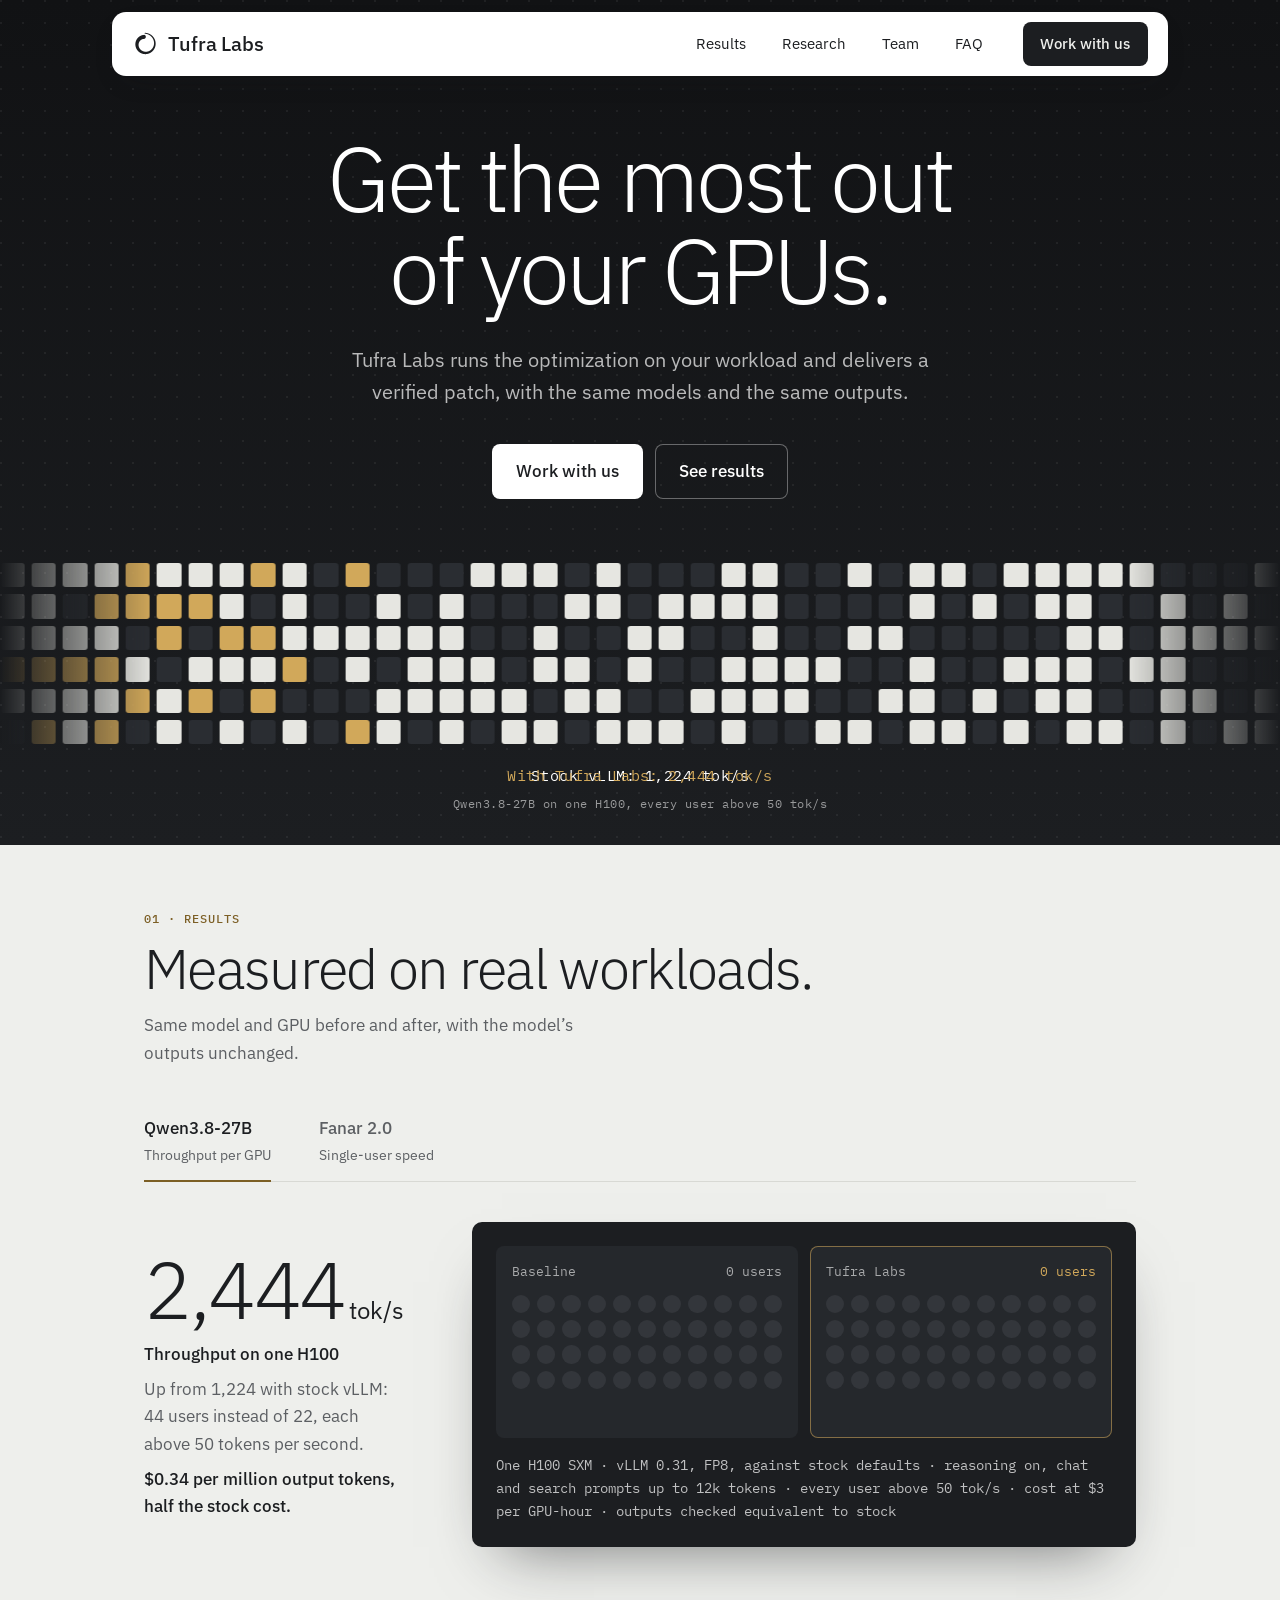
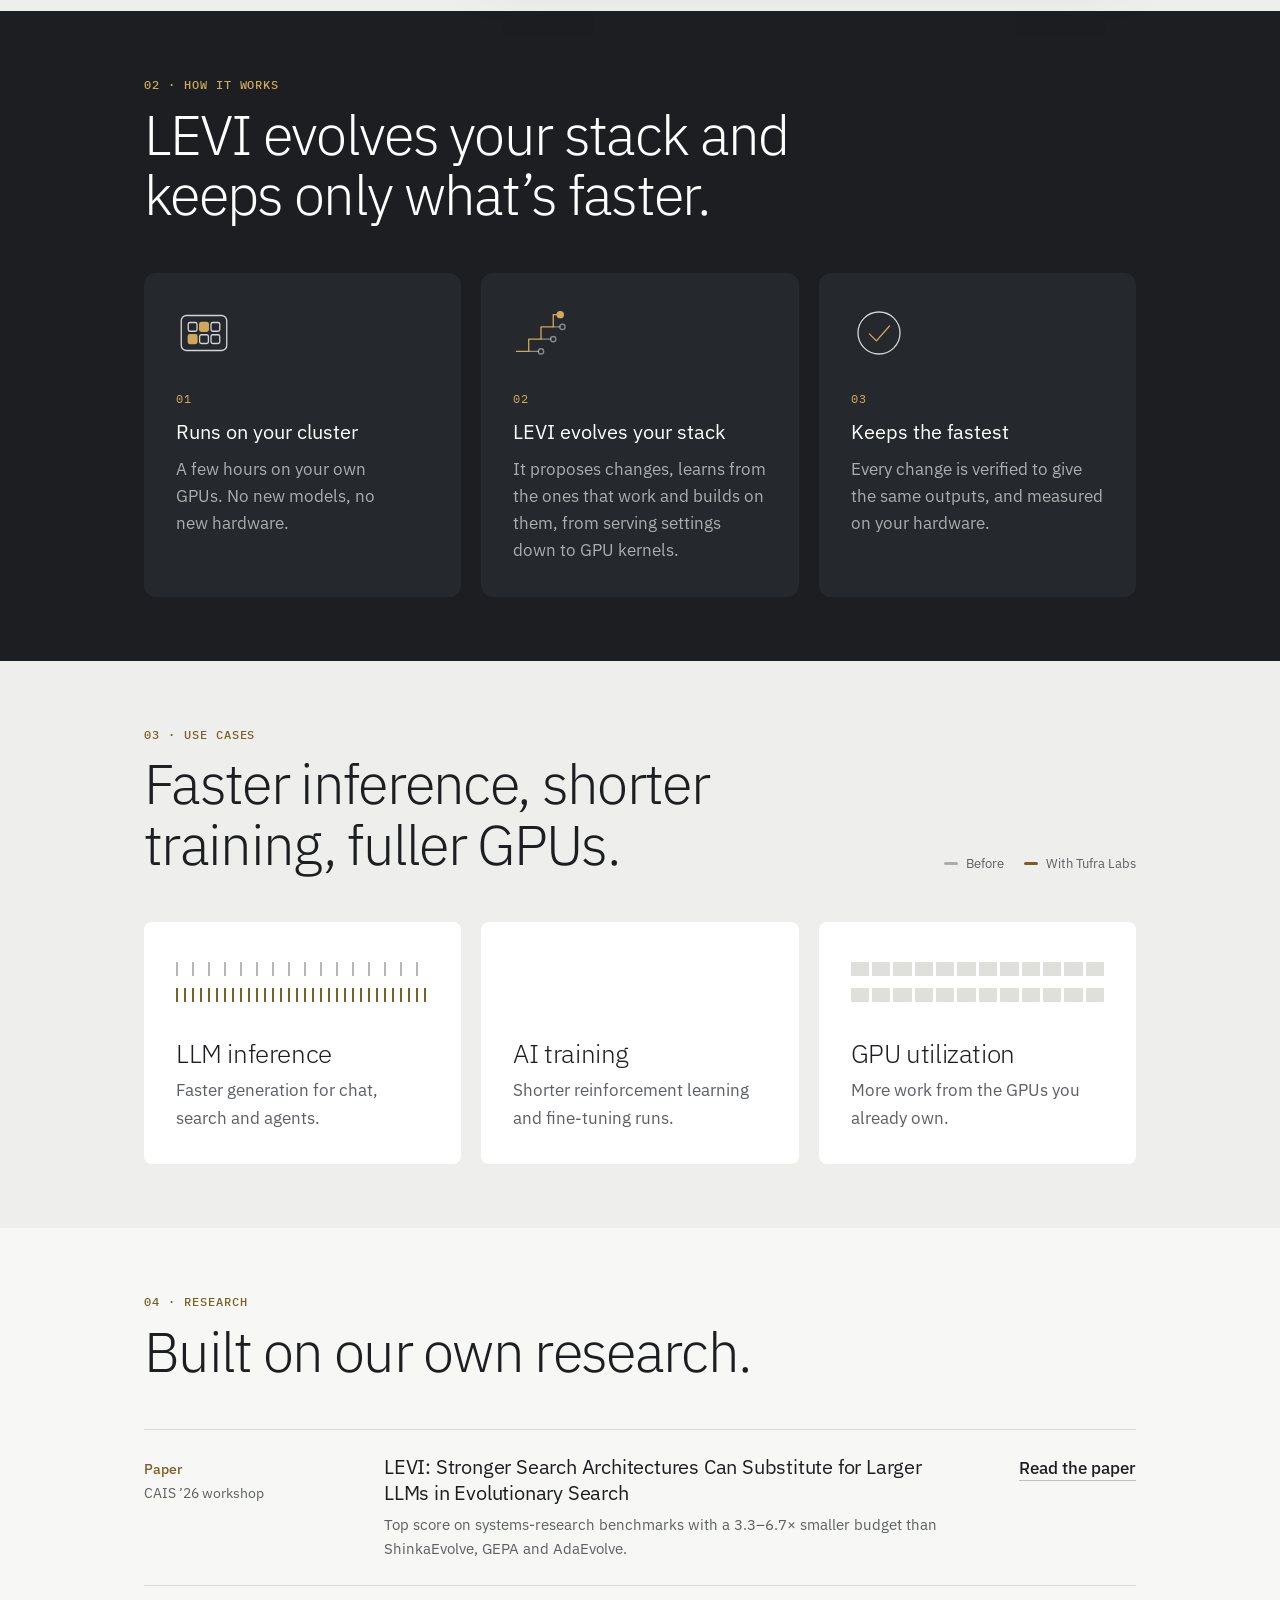
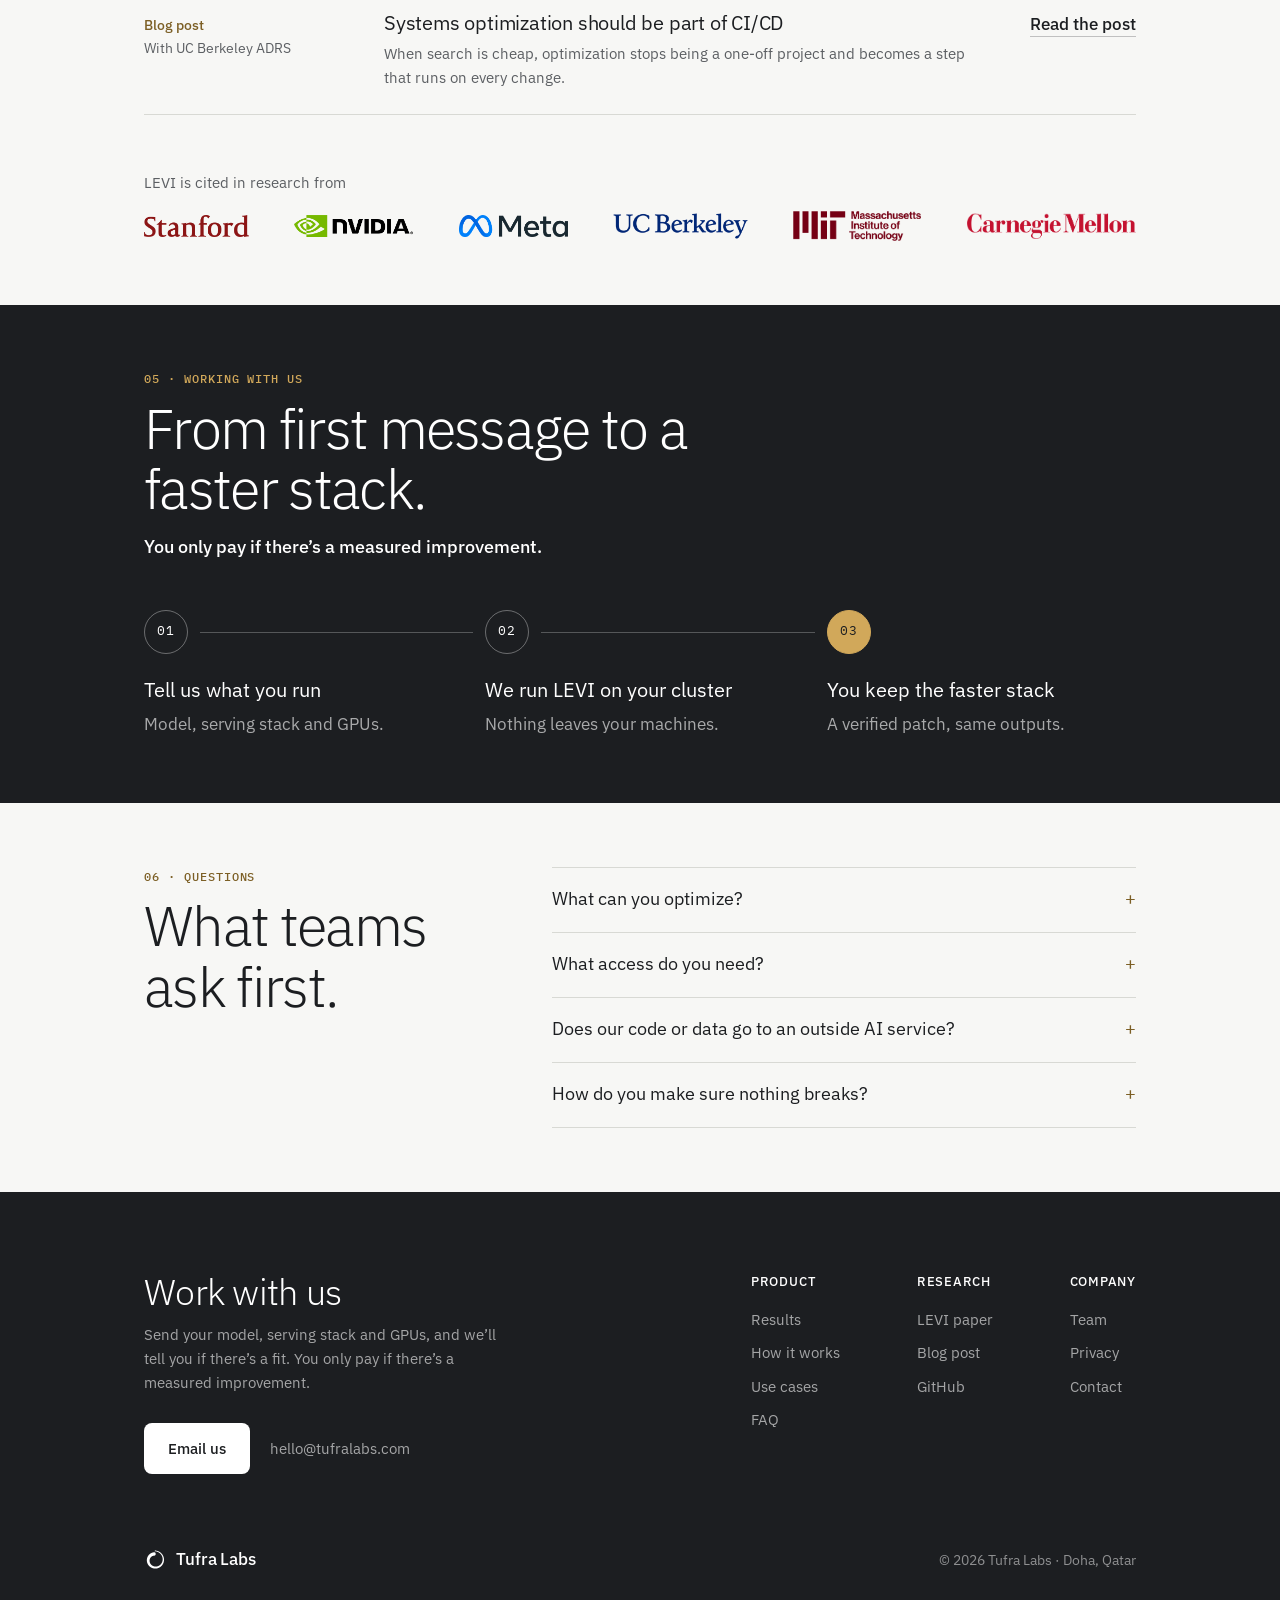
==== commit 7e265801: "Give Google a favicon it accepts: 192px PNG, real ICO sizes Co-Authored-By: Claude Opus 5.5 <noreply" ====
--- a/index.html
+++ b/index.html
@@ -33,7 +33,8 @@
     }
   </script>
 
-  <link rel="icon" href="favicon.ico" sizes="32x32">
+  <link rel="icon" href="favicon.ico" sizes="16x16 32x32 48x48">
+  <link rel="icon" href="icon-192.png" type="image/png" sizes="192x192">
   <link rel="icon" href="assets/logo.svg" type="image/svg+xml">
   <link rel="apple-touch-icon" href="apple-touch-icon.png">
   <link rel="preconnect" href="https://fonts.googleapis.com">
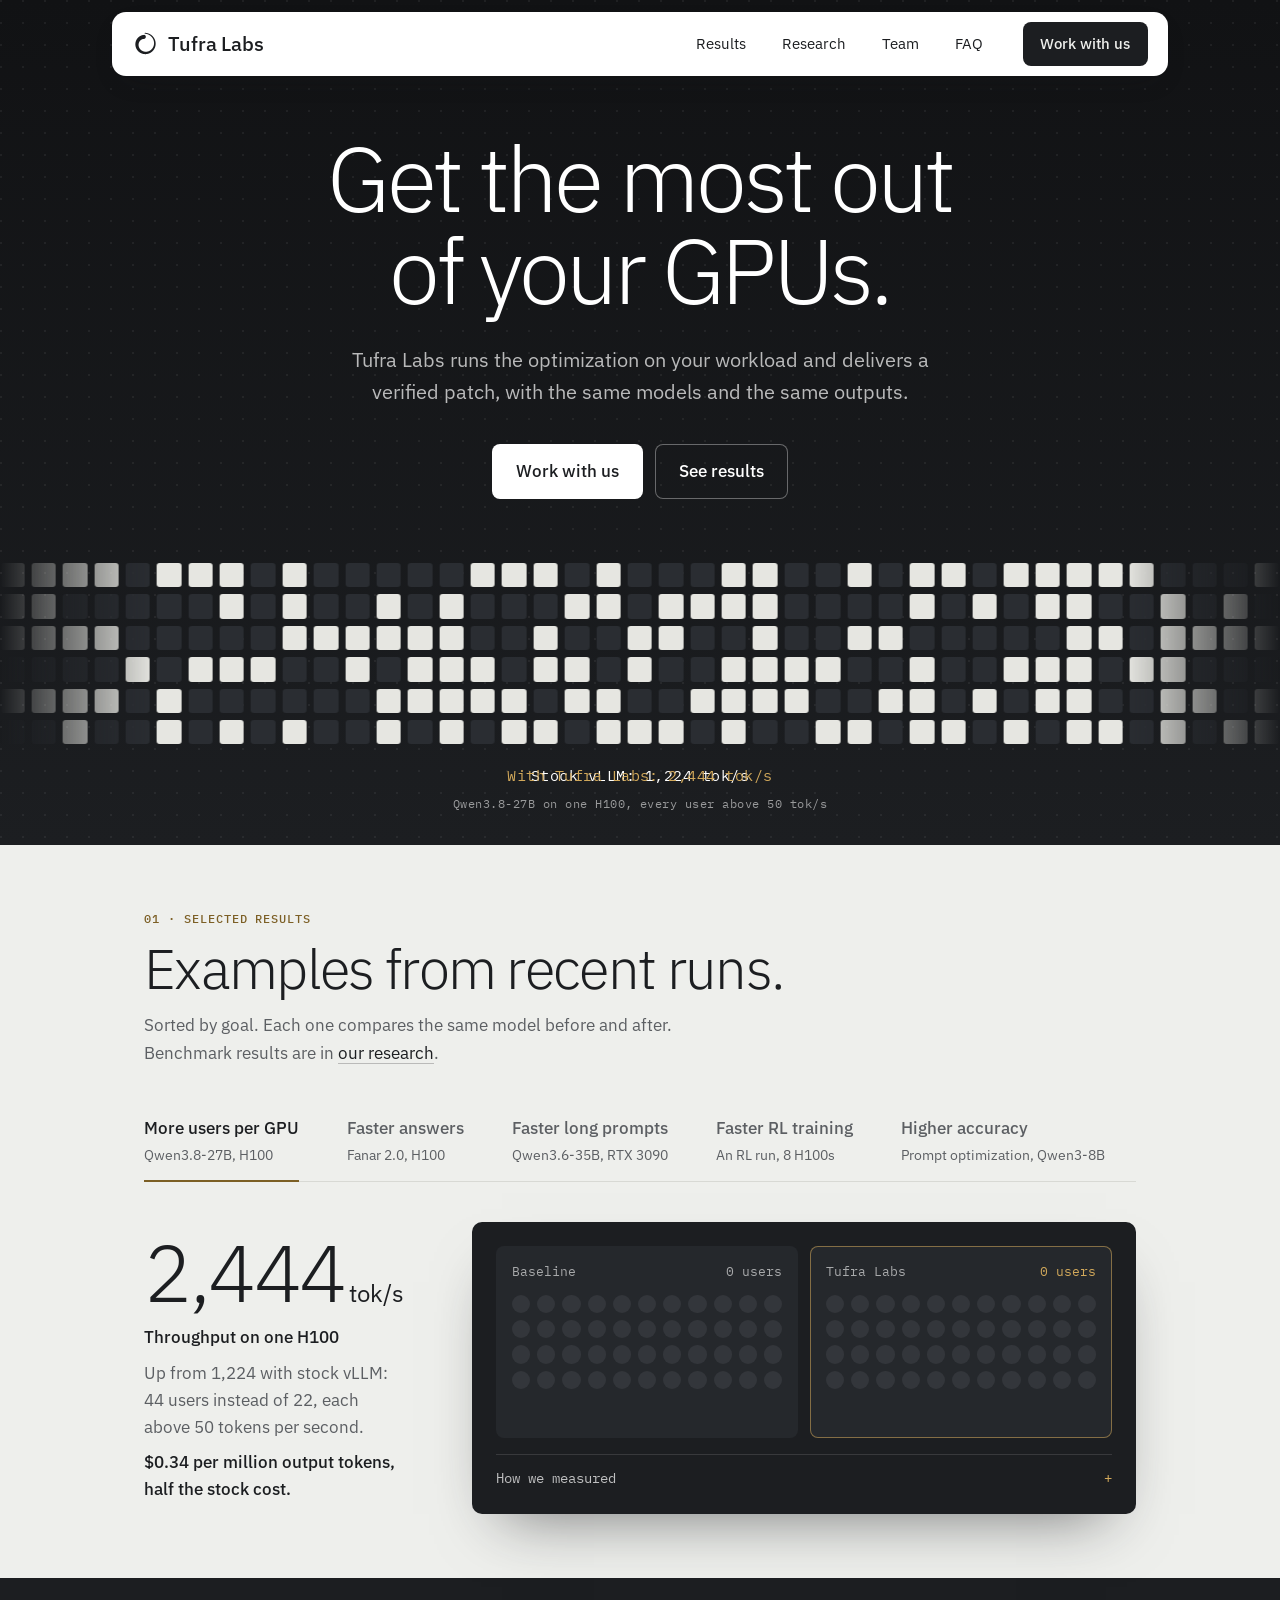
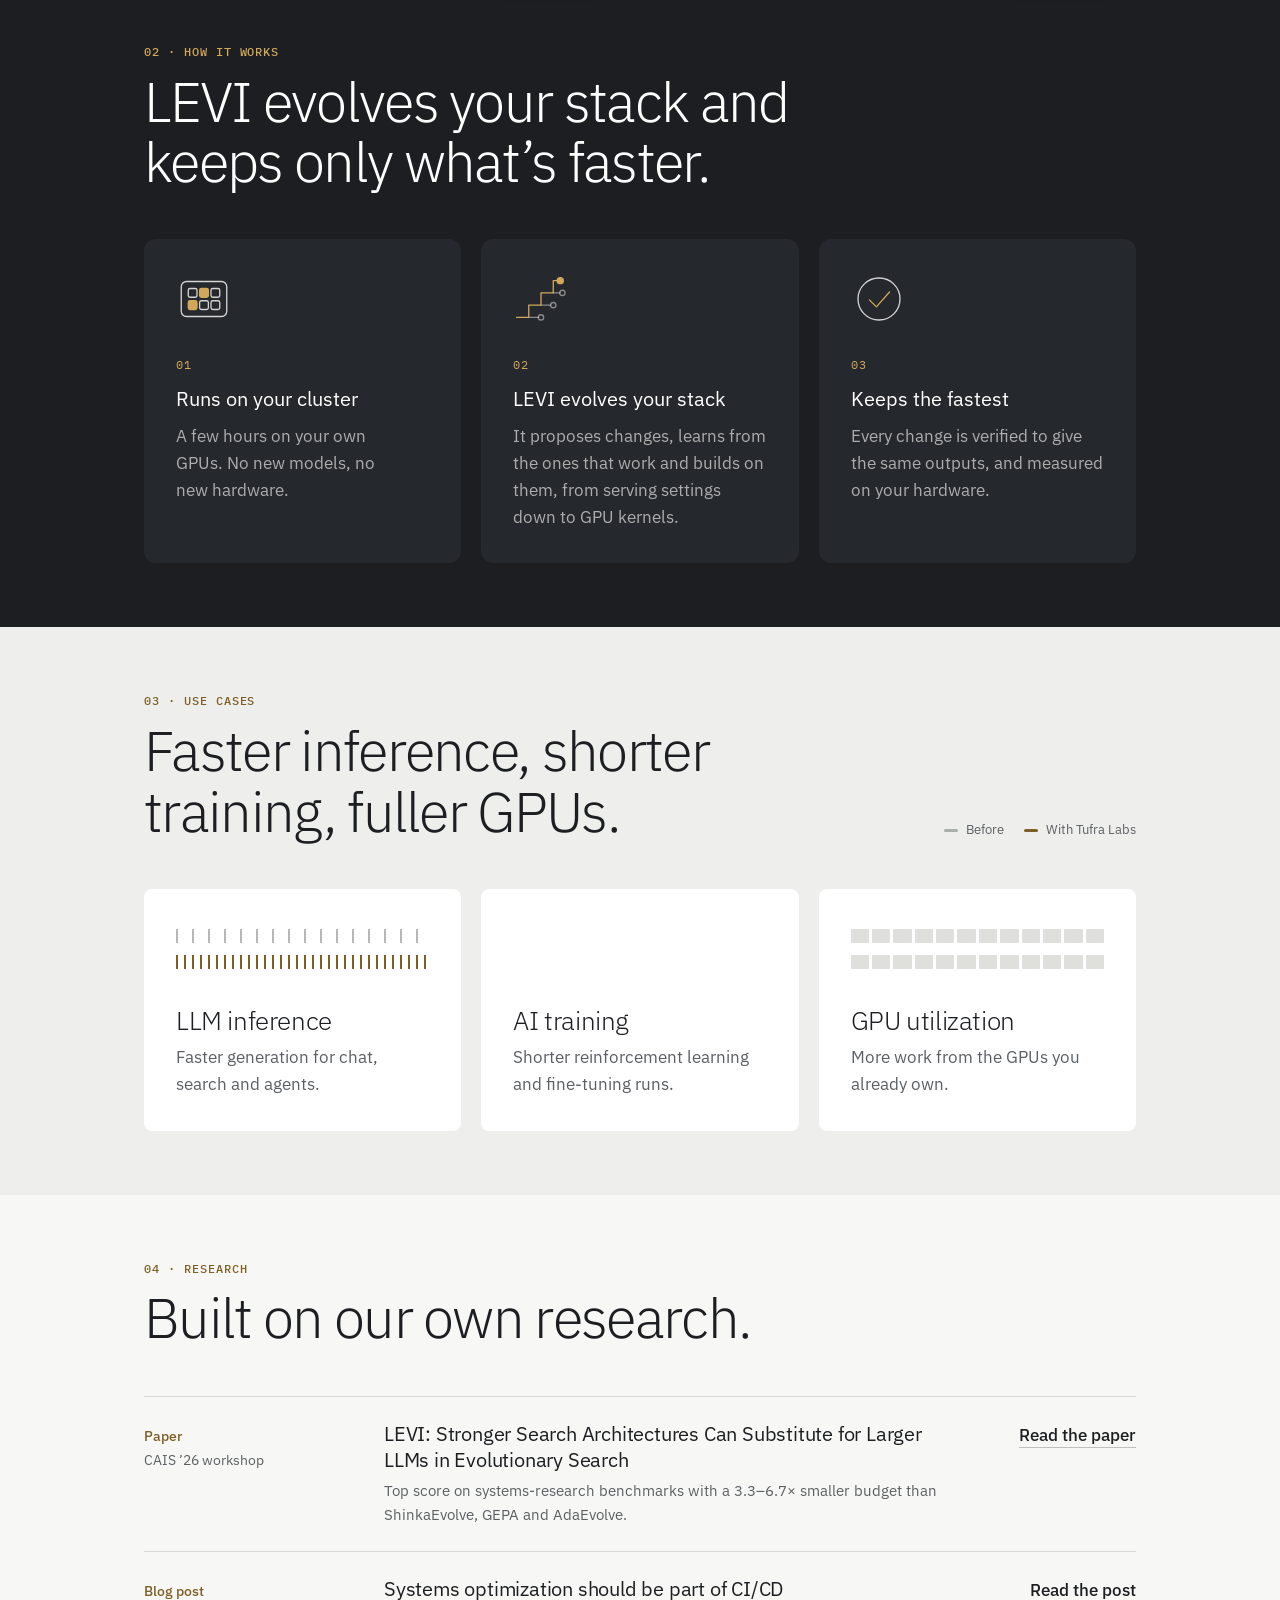
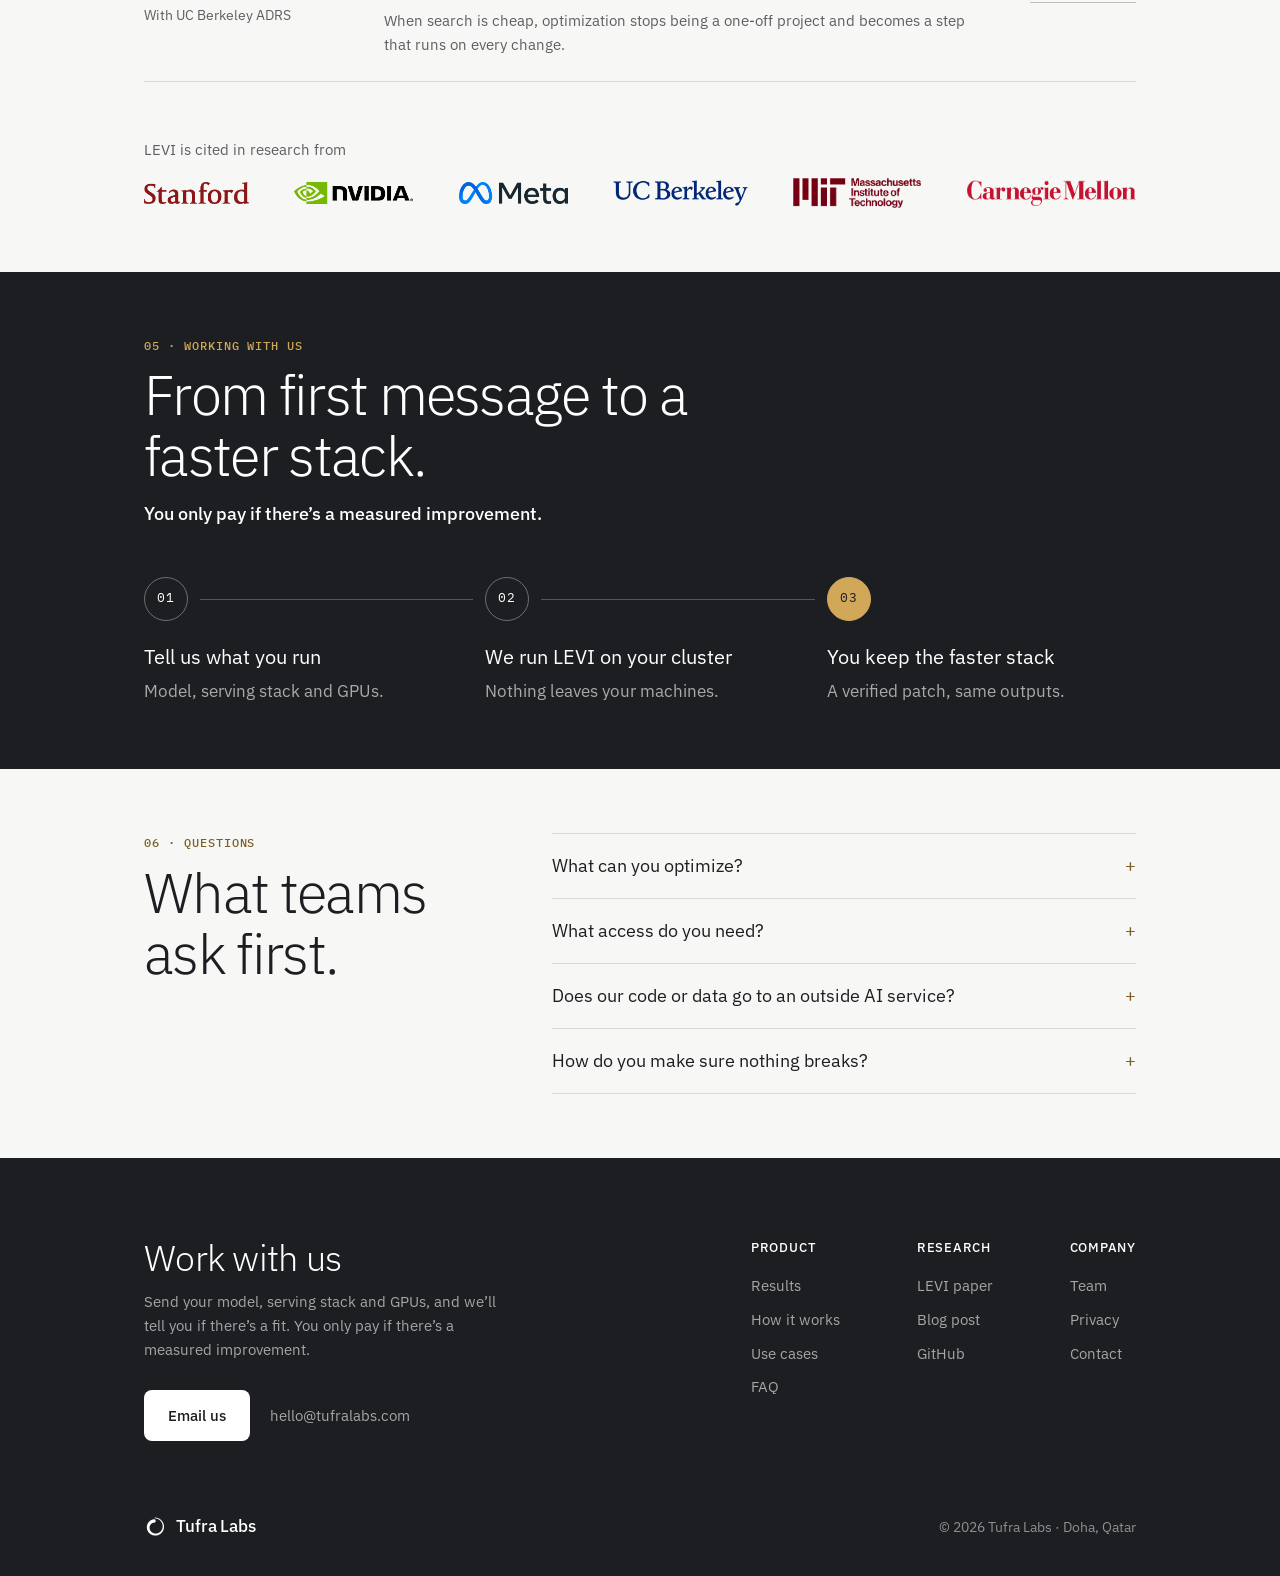
==== commit 141cdc7e: "Results as selected examples: add RL, RTX 3090 and prompt-optimization tabs The results section is l" ====
--- a/index.html
+++ b/index.html
@@ -40,7 +40,7 @@
   <link rel="preconnect" href="https://fonts.googleapis.com">
   <link rel="preconnect" href="https://fonts.gstatic.com" crossorigin>
   <link href="https://fonts.googleapis.com/css2?family=IBM+Plex+Mono:wght@400;500&family=IBM+Plex+Sans:wght@300;400;500&display=swap" rel="stylesheet">
-  <link rel="stylesheet" href="style.css?v=20261028.1">
+  <link rel="stylesheet" href="style.css?v=20261031.5">
 </head>
 <body class="home">
 
@@ -81,20 +81,32 @@
     <section class="results" id="results">
       <div class="wrap">
         <div class="section-title reveal">
-          <p class="eyebrow">01 &middot; Results</p>
-          <h2>Measured on real workloads.</h2>
-          <p class="sub">Same model and GPU before and after, with the model&rsquo;s outputs unchanged.</p>
+          <p class="eyebrow">01 &middot; Selected results</p>
+          <h2>Examples from recent runs.</h2>
+          <p class="sub">Sorted by goal. Each one compares the same model before and after. Benchmark results are in <a href="#research">our research</a>.</p>
         </div>
 
         <div class="result-switch reveal">
-          <div class="result-tabs" role="tablist" aria-label="Results">
+          <div class="result-tabs" role="tablist" aria-label="Selected results">
             <button type="button" role="tab" id="tab-qwen" aria-controls="result-qwen" aria-selected="true">
-              <span class="tab-name">Qwen3.8-27B</span>
-              <span class="tab-what">Throughput per GPU</span>
+              <span class="tab-name">More users per GPU</span>
+              <span class="tab-what">Qwen3.8-27B, H100</span>
             </button>
             <button type="button" role="tab" id="tab-fanar" aria-controls="result-fanar" aria-selected="false" tabindex="-1">
-              <span class="tab-name">Fanar 2.0</span>
-              <span class="tab-what">Single-user speed</span>
+              <span class="tab-name">Faster answers</span>
+              <span class="tab-what">Fanar 2.0, H100</span>
+            </button>
+            <button type="button" role="tab" id="tab-prompts" aria-controls="result-prompts" aria-selected="false" tabindex="-1">
+              <span class="tab-name">Faster long prompts</span>
+              <span class="tab-what">Qwen3.6-35B, RTX 3090</span>
+            </button>
+            <button type="button" role="tab" id="tab-rl" aria-controls="result-rl" aria-selected="false" tabindex="-1">
+              <span class="tab-name">Faster RL training</span>
+              <span class="tab-what">An RL run, 8 H100s</span>
+            </button>
+            <button type="button" role="tab" id="tab-accuracy" aria-controls="result-accuracy" aria-selected="false" tabindex="-1">
+              <span class="tab-name">Higher accuracy</span>
+              <span class="tab-what">Prompt optimization, Qwen3-8B</span>
             </button>
           </div>
 
@@ -148,6 +160,74 @@
               <figcaption class="method">
                 <button type="button" class="method-toggle" aria-expanded="false" aria-controls="method-fanar">How we measured</button>
                 <span class="method-text" id="method-fanar">Simulated at the measured speeds&nbsp;&middot; single user, one H100 SXM&nbsp;&middot; vLLM 0.18 in BF16 on both sides, against the setup QCRI advertises&nbsp;&middot; outputs bit-&#8288;identical</span>
+              </figcaption>
+            </figure>
+          </div>
+          <div class="result" role="tabpanel" id="result-prompts" aria-labelledby="tab-prompts" tabindex="0" hidden>
+            <div class="result-copy">
+              <p class="gain">2.4&times;</p>
+              <p class="what">Faster long prompts</p>
+              <p class="detail">A 4,096-token prompt is read in 3.1&nbsp;s instead of 7.3&nbsp;s on one RTX 3090, with generation speed unchanged.</p>
+            </div>
+            <figure class="demo bars-demo" aria-label="Reading a 4,096-token prompt on one RTX 3090: 7.3 seconds before, 3.1 seconds with Tufra Labs">
+              <p class="bars-title">Reading a 4,096-token prompt</p>
+              <div class="bars" aria-hidden="true">
+                <p class="bar-row"><span>Baseline</span><span class="bar" style="--w: 100%"></span><span>7.3 s</span></p>
+                <p class="bar-row levi"><span>Tufra Labs</span><span class="bar" style="--w: 42%"></span><span>3.1 s</span></p>
+              </div>
+              <figcaption class="method">
+                <button type="button" class="method-toggle" aria-expanded="false" aria-controls="method-prompts">How we measured</button>
+                <span class="method-text" id="method-prompts">One RTX 3090&nbsp;&middot; llama.cpp, Qwen3.6-35B-A3B at Q6, against llama.cpp&rsquo;s automatic fit&nbsp;&middot; prompt reading 564 to 1,330&nbsp;tok/s, generation 97 to 98&nbsp;tok/s&nbsp;&middot; same model file; only where the experts sit and the batch sizes changed</span>
+              </figcaption>
+            </figure>
+          </div>
+
+          <div class="result" role="tabpanel" id="result-rl" aria-labelledby="tab-rl" tabindex="0" hidden>
+            <div class="result-copy">
+              <p class="gain">3.2&times;</p>
+              <p class="what">Faster weight sync in RL training</p>
+              <p class="detail">In production, syncing weights from trainer to generator took 22% of every step. We cut it from 10.2&nbsp;s to 3.2&nbsp;s, and the whole step from 73.3&nbsp;s to 62.7&nbsp;s.</p>
+            </div>
+            <figure class="demo bars-demo" aria-label="Weight sync per step: 10.2 seconds before, 3.2 with Tufra Labs. Whole training step: 73.3 seconds before, 62.7 with Tufra Labs">
+              <p class="bars-title">Weight sync, per step</p>
+              <div class="bars" aria-hidden="true">
+                <p class="bar-row"><span>Baseline</span><span class="bar" style="--w: 100%"></span><span>10.2 s</span></p>
+                <p class="bar-row levi"><span>Tufra Labs</span><span class="bar" style="--w: 31%"></span><span>3.2 s</span></p>
+              </div>
+              <p class="bars-title">Whole training step</p>
+              <div class="bars" aria-hidden="true">
+                <p class="bar-row"><span>Baseline</span><span class="bar" style="--w: 100%"></span><span>73.3 s</span></p>
+                <p class="bar-row levi"><span>Tufra Labs</span><span class="bar" style="--w: 86%"></span><span>62.7 s</span></p>
+              </div>
+              <figcaption class="method">
+                <button type="button" class="method-toggle" aria-expanded="false" aria-controls="method-rl">How we measured</button>
+                <span class="method-text" id="method-rl">8 H100s&nbsp;&middot; verl GRPO on a 4B model, against stock weight sync&nbsp;&middot; the step also includes one memory setting change&nbsp;&middot; KL and importance weights within the same bounds as stock</span>
+              </figcaption>
+            </figure>
+          </div>
+
+          <div class="result" role="tabpanel" id="result-accuracy" aria-labelledby="tab-accuracy" tabindex="0" hidden>
+            <div class="result-copy">
+              <p class="gain">+13.2<span class="unit">points</span></p>
+              <p class="what">Higher accuracy from better prompts</p>
+              <p class="detail">The average score across four benchmarks went from 48.9 with the original prompts to 62.0 with the ones LEVI found.</p>
+              <p class="detail cost">GEPA reached 61.3 with 4,985 rollouts. LEVI used 2,191.</p>
+            </div>
+            <figure class="demo bars-demo" aria-label="Average score across four benchmarks: 48.9 with the original prompts, 61.3 with GEPA, 62.0 with Tufra Labs. Rollouts used: 4,985 for GEPA, 2,191 for Tufra Labs">
+              <p class="bars-title">Average score, four benchmarks</p>
+              <div class="bars" aria-hidden="true">
+                <p class="bar-row"><span>Baseline</span><span class="bar" style="--w: 79%"></span><span>48.9</span></p>
+                <p class="bar-row"><span>GEPA</span><span class="bar" style="--w: 99%"></span><span>61.3</span></p>
+                <p class="bar-row levi"><span>Tufra Labs</span><span class="bar" style="--w: 100%"></span><span>62.0</span></p>
+              </div>
+              <p class="bars-title">Rollouts used</p>
+              <div class="bars" aria-hidden="true">
+                <p class="bar-row"><span>GEPA</span><span class="bar" style="--w: 100%"></span><span>4,985</span></p>
+                <p class="bar-row levi"><span>Tufra Labs</span><span class="bar" style="--w: 44%"></span><span>2,191</span></p>
+              </div>
+              <figcaption class="method">
+                <button type="button" class="method-toggle" aria-expanded="false" aria-controls="method-accuracy">How we measured</button>
+                <span class="method-text" id="method-accuracy">From the LEVI paper&nbsp;&middot; Qwen3-8B as the task model&nbsp;&middot; HotpotQA, IFBench, Hover and PUPA, with the splits from GEPA&rsquo;s own benchmark suite&nbsp;&middot; every optimizer tunes the same DSPy program, so only the prompts differ&nbsp;&middot; average of the four test scores</span>
               </figcaption>
             </figure>
           </div>
@@ -308,7 +388,7 @@
         <div class="faq-list reveal">
           <details>
             <summary>What can you optimize?</summary>
-            <p>The whole stack between your model and the GPU: serving settings, batching and scheduling, and GPU kernels, for inference and training. The results above are on vLLM and H100s; tell us what you run.</p>
+            <p>The whole stack between your model and the GPU: serving settings, batching and scheduling, and GPU kernels, for inference and training. The results above are on vLLM, llama.cpp and verl, on H100s and an RTX 3090; tell us what you run.</p>
           </details>
           <details>
             <summary>What access do you need?</summary>
--- a/style.css
+++ b/style.css
@@ -326,6 +326,8 @@
 }
 
 .section-title .sub { margin-top: 0.9rem; max-width: var(--measure); color: var(--muted); }
+.section-title .sub a { color: var(--ink); text-decoration: underline 1px rgb(28 30 33 / 0.25); text-underline-offset: 0.25em; }
+.section-title .sub a:hover { color: var(--accent); text-decoration-color: currentColor; }
 
 /* With a legend on the right of the headline. */
 .section-title.split {
@@ -489,6 +491,15 @@
 .detail { margin-top: 0.5rem; color: var(--muted); text-wrap: pretty; }
 .result .cost { color: var(--ink); font-weight: 500; }
 
+/* Bar demos: before and after as two bars, white for the baseline, brass for Tufra Labs. */
+.bars-title { margin: 0 0 0.75rem; font-size: 0.875rem; color: rgb(255 255 255 / 0.7); }
+.bars + .bars-title { margin-top: 1.5rem; }
+.bar-row { display: grid; grid-template-columns: 6rem 1fr 3.5rem; align-items: center; gap: 0.75rem; margin: 0; font-size: 0.875rem; color: rgb(255 255 255 / 0.85); }
+.bar-row + .bar-row { margin-top: 0.5rem; }
+.bar { width: var(--w); height: 0.75rem; background: rgb(255 255 255 / 0.55); border-radius: 3px; }
+.bar-row.levi .bar { background: var(--brass-light); }
+.bar-row > :last-child { text-align: right; font-variant-numeric: tabular-nums; }
+
 /* A demo is a dark screen with two panes, before and with Tufra Labs, like the
    cluster in the hero: white for what was there, brass for what Tufra Labs adds. */
 
@@ -528,10 +539,26 @@
 
 .pane.levi .pane-head span:last-child { color: var(--brass-light); }
 
-.demo figcaption { margin-top: 1rem; font-size: 0.875rem; line-height: 1.65; color: rgb(255 255 255 / 0.72); text-wrap: pretty; }
-
-/* How each demo was measured. On a phone the notes fold away behind this button. */
+.demo figcaption { margin-top: 1rem; padding-top: 0.75rem; border-top: 1px solid rgb(255 255 255 / 0.12); font-size: 0.875rem; line-height: 1.65; color: rgb(255 255 255 / 0.72); text-wrap: pretty; }
+
+/* How each demo was measured: the notes fold away behind this button. Without JS they stay open. */
 .method-toggle { display: none; }
+.js .method-toggle {
+  display: flex;
+  justify-content: space-between;
+  width: 100%;
+  padding: 0;
+  border: 0;
+  background: none;
+  font: inherit;
+  color: inherit;
+  cursor: pointer;
+}
+.js .method-toggle:hover { color: #fff; }
+.method-toggle::after { content: "+" / ""; color: var(--brass-light); }
+.method.open .method-toggle::after { content: "\2212" / ""; }
+.js .method-text { display: block; margin-top: 0.5rem; }
+.js .method:not(.open) .method-text { display: none; }
 
 /* Fanar: the answer streams in over a hidden full copy, so the pane never jumps. */
 
@@ -1021,7 +1048,9 @@
   /* Results: the number, the cost and the demo. The demo shows the before and
      after, so the sentence repeating them goes. */
   .result-tabs { gap: 1rem; margin-bottom: 1.5rem; }
-  .result-tabs button { flex: 1; }
+  .result-tabs { margin-inline: calc(-1 * var(--gutter)); padding-inline: var(--gutter); overflow-x: auto; scrollbar-width: none; }
+  .result-tabs::-webkit-scrollbar { display: none; }
+  .result-tabs button { flex: 0 0 auto; }
   .result { grid-template-columns: 1fr; gap: 1.5rem; }
   .what { margin-top: 0.6rem; }
   .result .detail:not(.cost) { display: none; }
@@ -1039,22 +1068,7 @@
   .race .pane-body .ghost { display: none; }
   .race .pane-body.scrolled { -webkit-mask-image: linear-gradient(transparent, #000 1.5em); mask-image: linear-gradient(transparent, #000 1.5em); }
 
-  .demo figcaption { margin-top: 0.875rem; padding-top: 0.75rem; border-top: 1px solid rgb(255 255 255 / 0.12); font-size: 0.8125rem; }
-  .js .method-toggle {
-    display: flex;
-    justify-content: space-between;
-    width: 100%;
-    padding: 0;
-    border: 0;
-    background: none;
-    font: inherit;
-    color: inherit;
-    cursor: pointer;
-  }
-  .method-toggle::after { content: "+" / ""; color: var(--brass-light); }
-  .method.open .method-toggle::after { content: "\2212" / ""; }
-  .js .method-text { display: block; margin-top: 0.5rem; }
-  .js .method:not(.open) .method-text { display: none; }
+  .demo figcaption { margin-top: 0.875rem; font-size: 0.8125rem; }
 
   /* How it works: one dark panel of three rows, icon on the left, with a
      hairline between rows that starts where the text does. */
